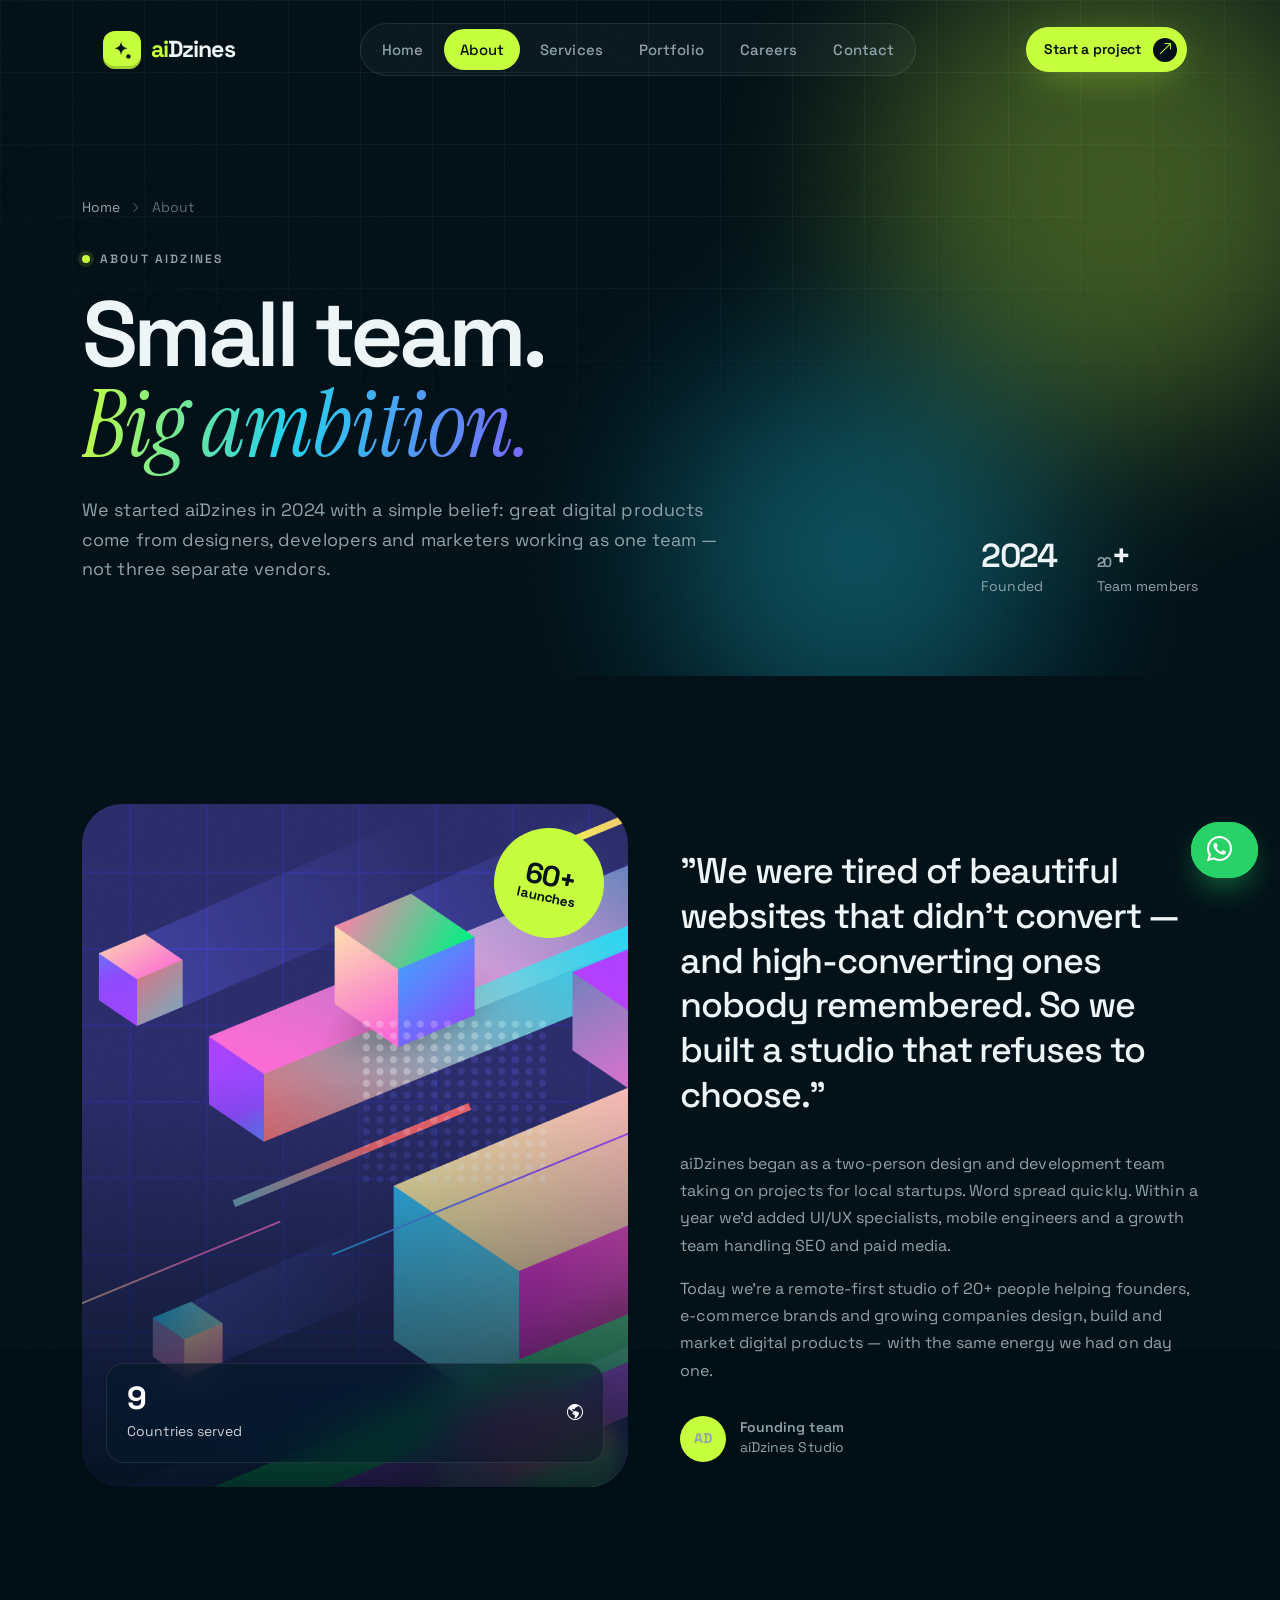
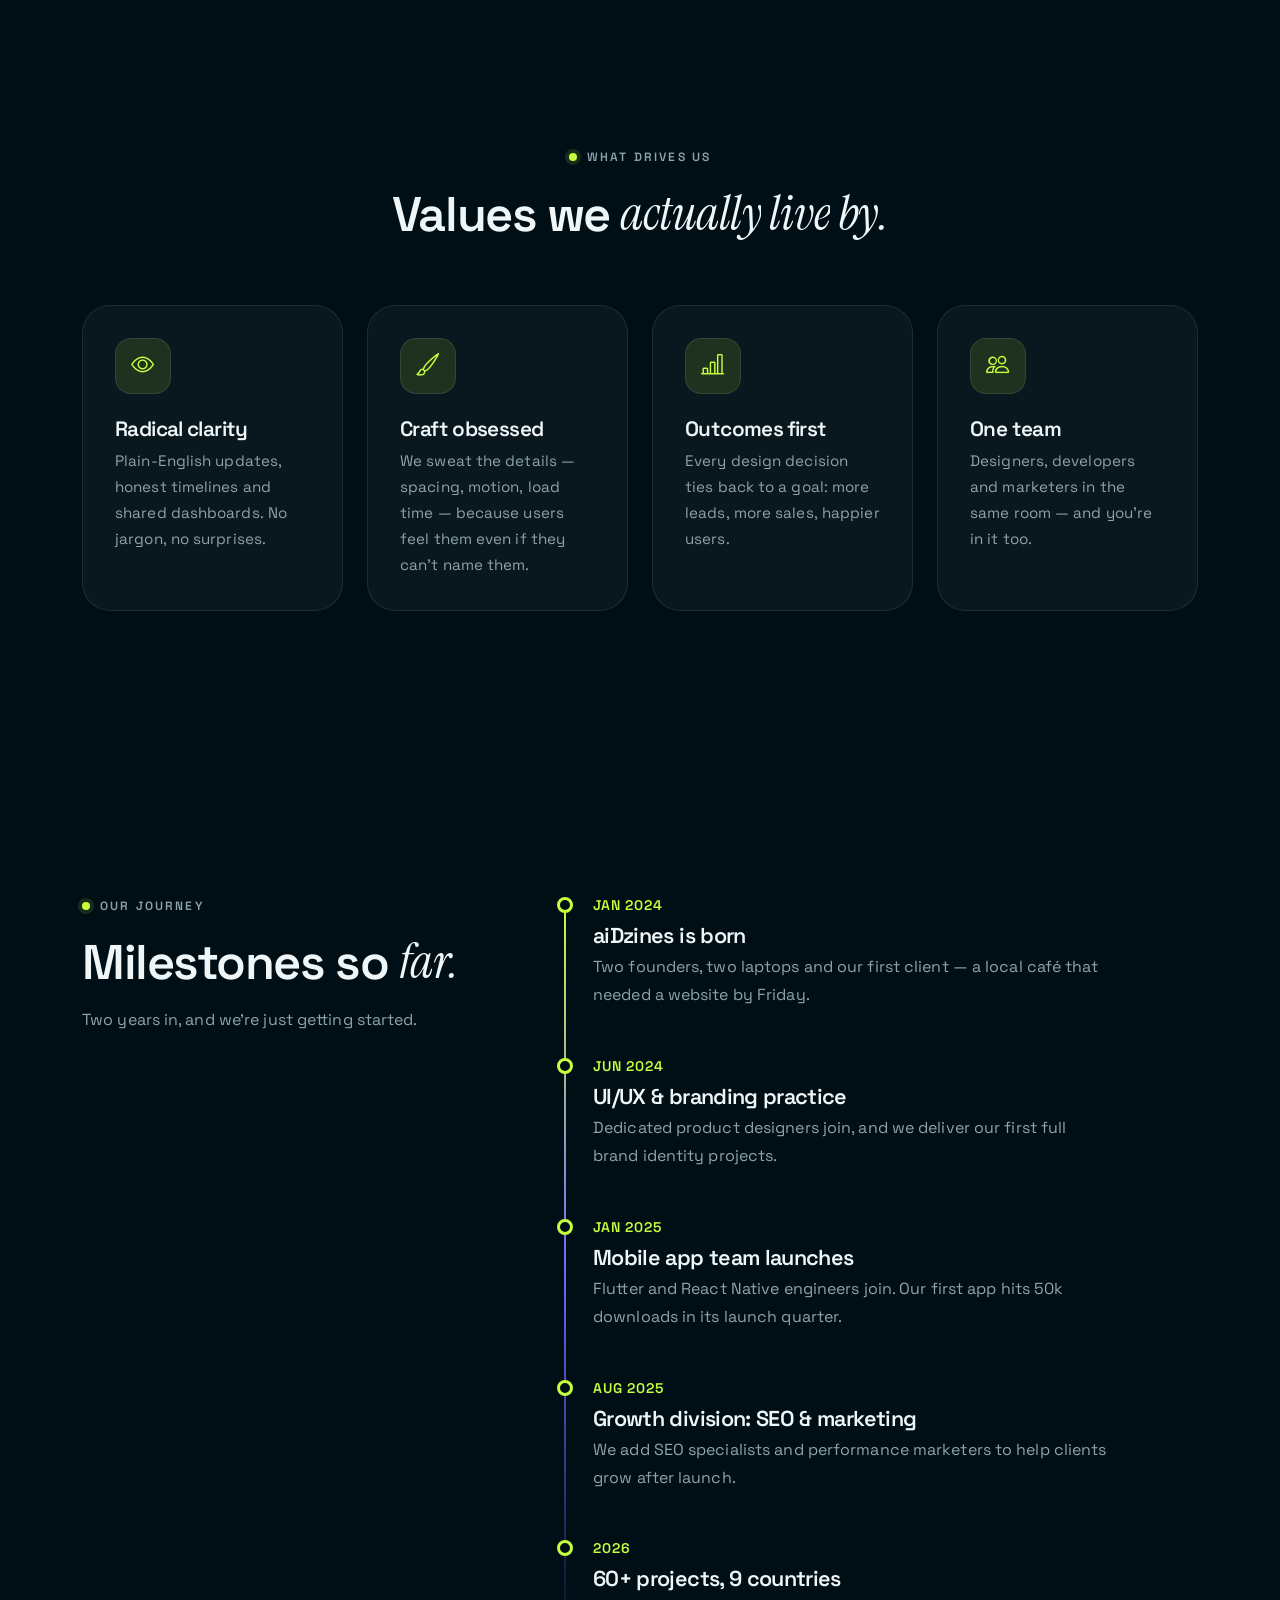
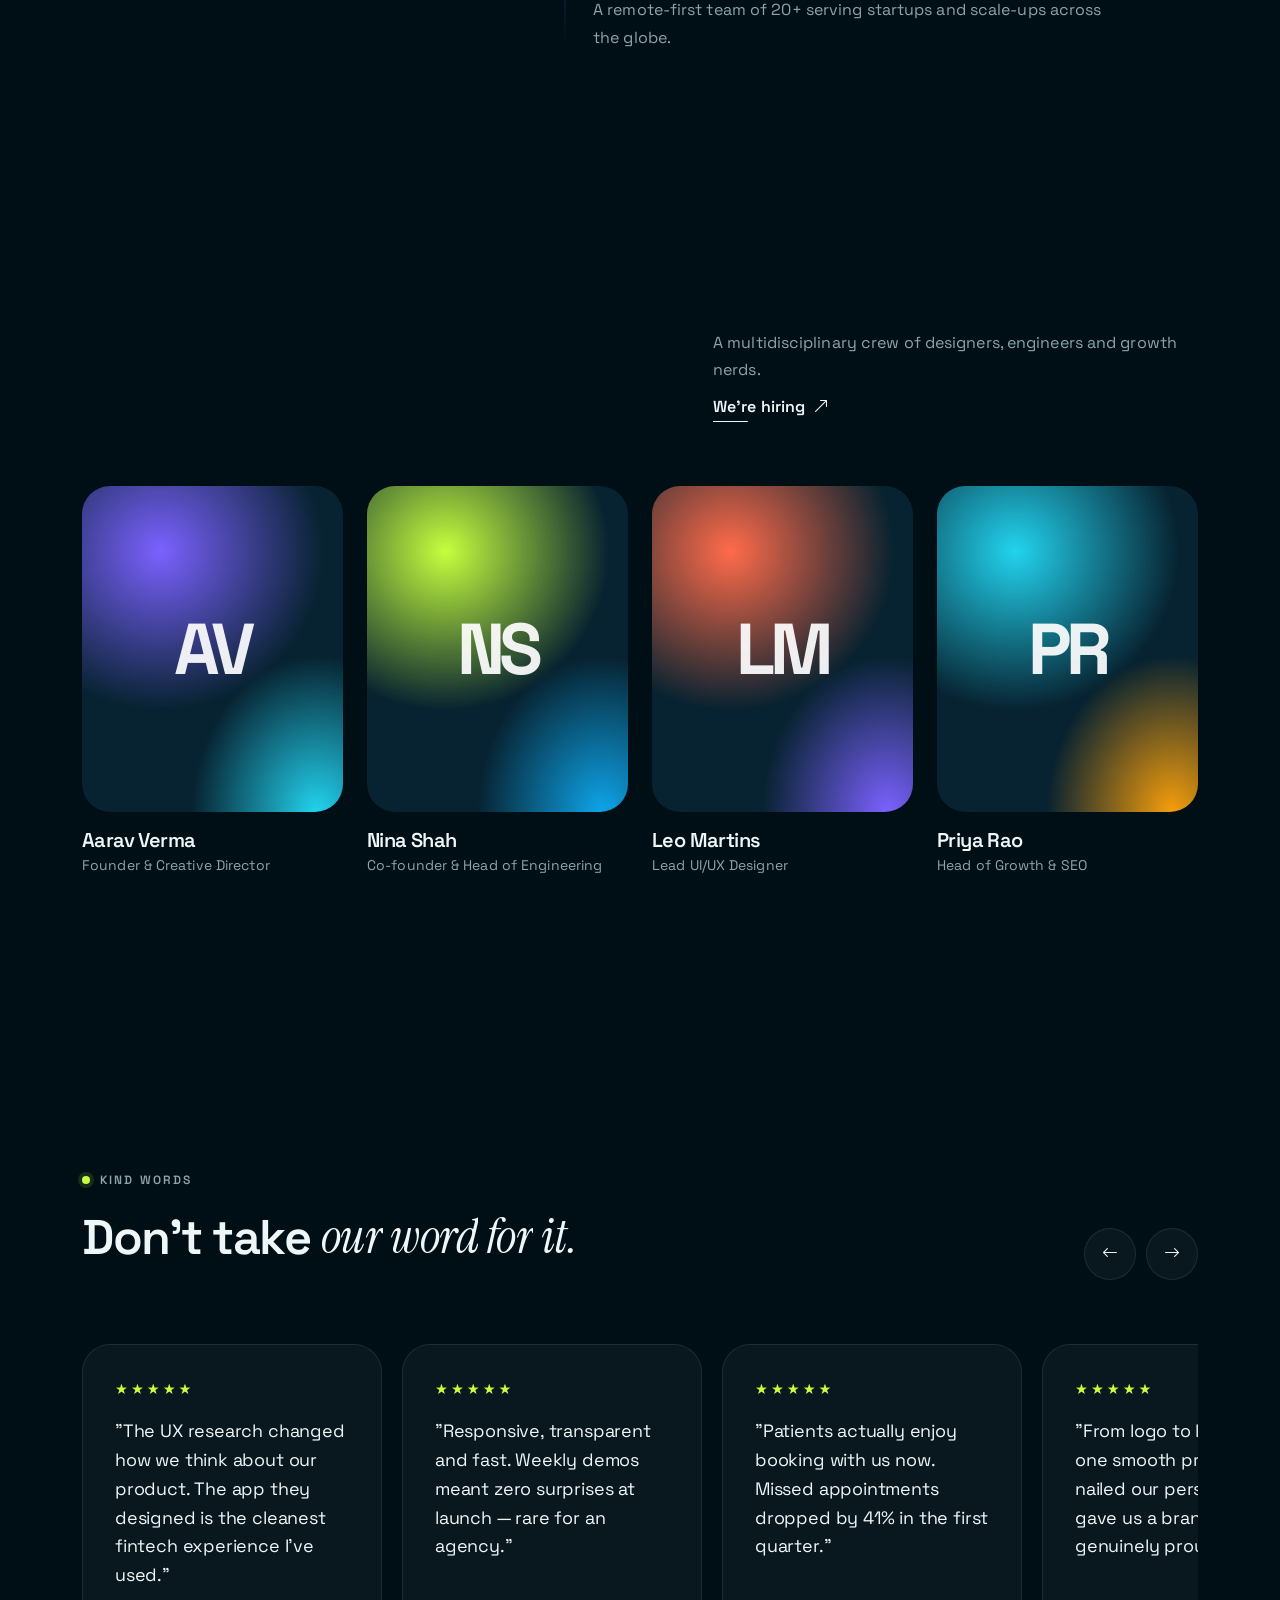
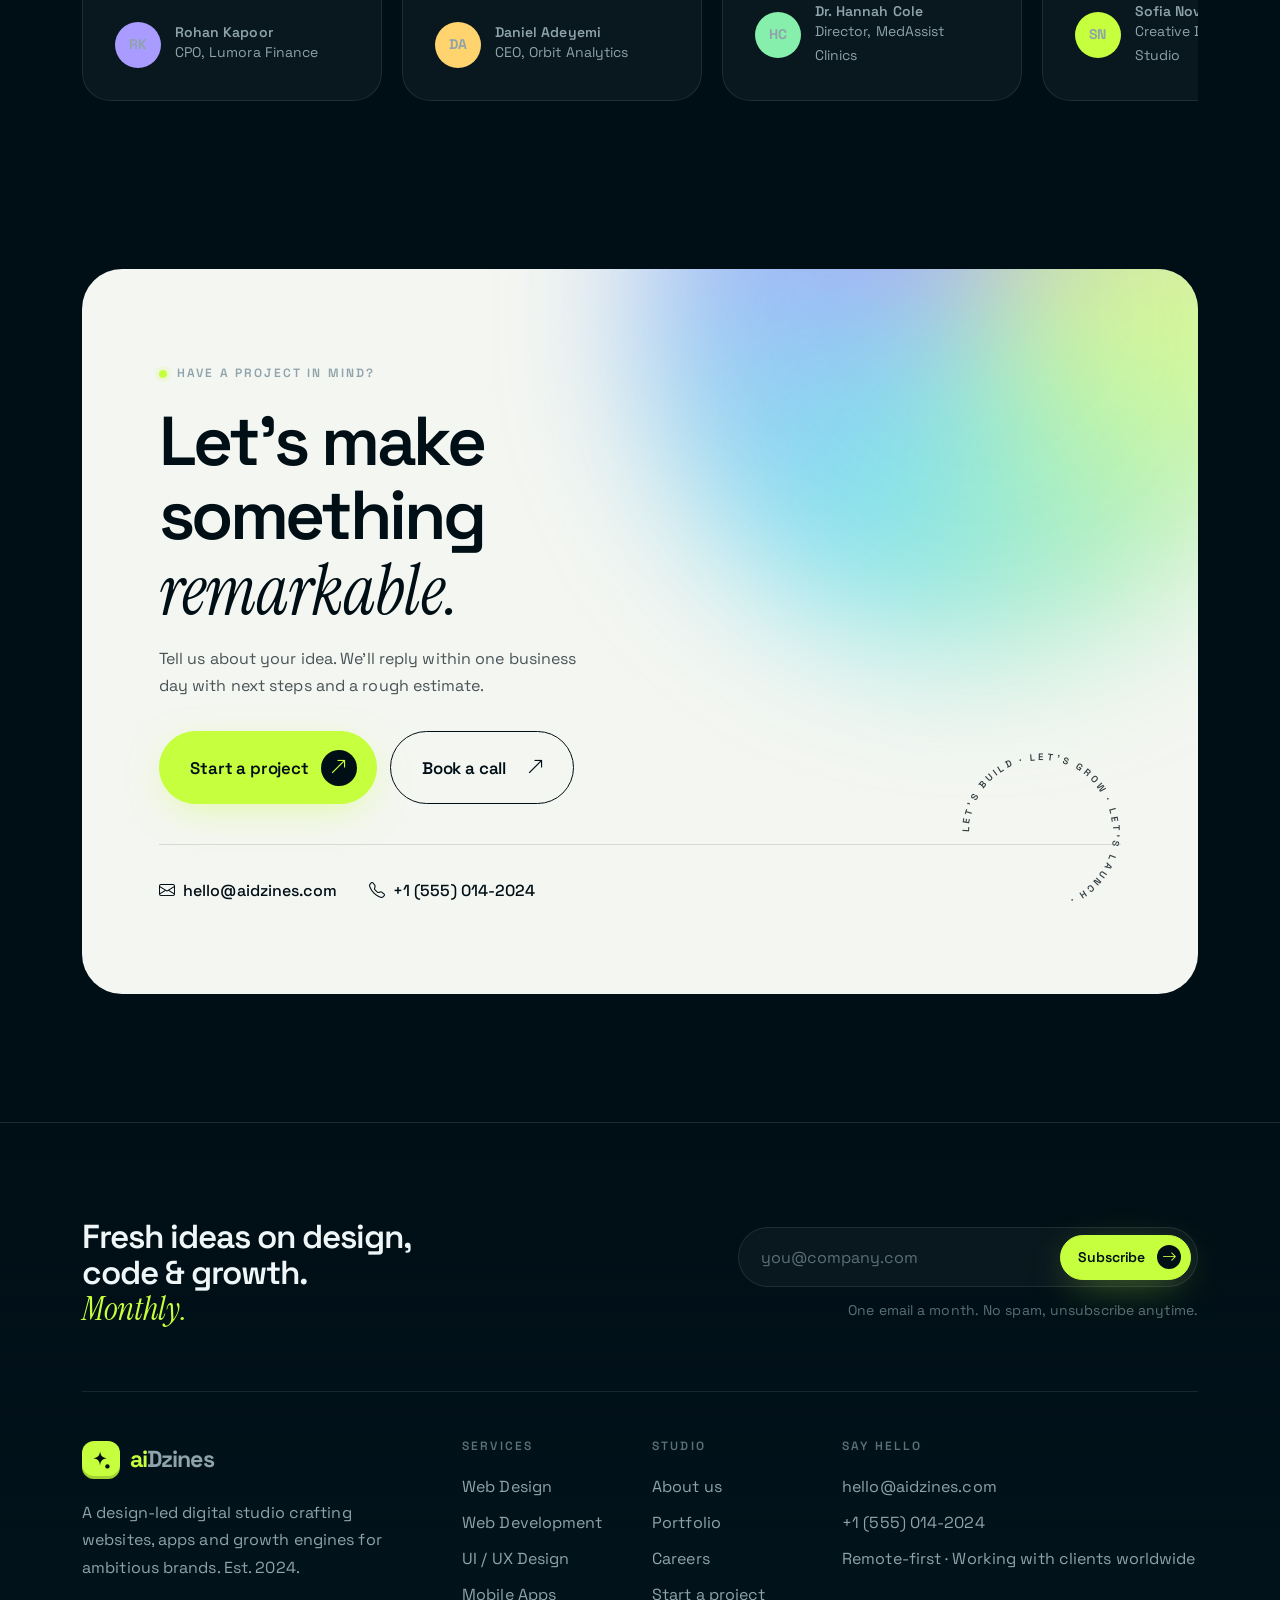
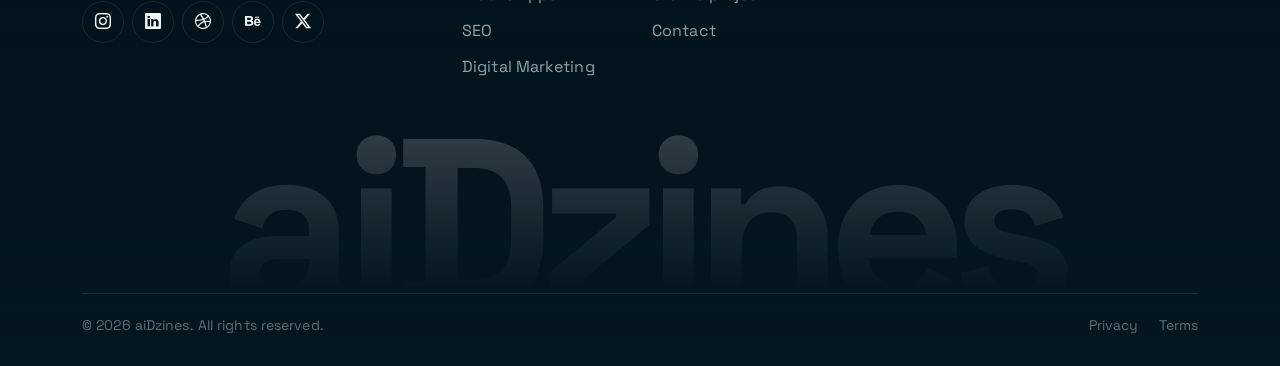
==== about.html @ 219367fc "Initial commit: aiDzines website Co-Authored-By: Claude Opus 5.5 <noreply@anthropic.com>" ====
<!DOCTYPE html>
<html lang="en">

<head>
  <meta charset="utf-8" />
  <meta name="viewport" content="width=device-width, initial-scale=1" />
  <title>About — aiDzines | A Design-Led Digital Studio Since 2024</title>
  <meta name="description" content="Meet aiDzines: a design-led digital studio founded in 2024. Our story, values, team and the milestones that shaped us." />
  <meta name="theme-color" content="#000f16" />
  <meta property="og:title" content="About — aiDzines | A Design-Led Digital Studio Since 2024" />
  <meta property="og:description" content="Meet aiDzines: a design-led digital studio founded in 2024. Our story, values, team and the milestones that shaped us." />
  <meta property="og:type" content="website" />
  <link rel="icon" href="data:image/svg+xml,%3Csvg%20xmlns%3D%22http%3A%2F%2Fwww.w3.org%2F2000%2Fsvg%22%20viewBox%3D%220%200%2032%2032%22%3E%3Crect%20width%3D%2232%22%20height%3D%2232%22%20rx%3D%229%22%20fill%3D%22%23c6ff3d%22%2F%3E%3Cpath%20fill%3D%22%23000f16%22%20d%3D%22M14.5%205c.9%206.6%203.2%208.9%209.8%209.8-6.6.9-8.9%203.2-9.8%209.8-.9-6.6-3.2-8.9-9.8-9.8%206.6-.9%208.9-3.2%209.8-9.8z%22%2F%3E%3Ccircle%20cx%3D%2225%22%20cy%3D%2225%22%20r%3D%222.8%22%20fill%3D%22%23000f16%22%2F%3E%3C%2Fsvg%3E" />
  <script>
    document.documentElement.classList.add("hasJs");
  </script>
  <link rel="preconnect" href="https://fonts.googleapis.com" />
  <link rel="preconnect" href="https://fonts.gstatic.com" crossorigin />
  <link href="https://fonts.googleapis.com/css2?family=Instrument+Serif:ital@0;1&family=Space+Grotesk:wght@300..700&display=swap" rel="stylesheet" />
  <link href="https://cdn.jsdelivr.net/npm/bootstrap@5.3.3/dist/css/bootstrap.min.css" rel="stylesheet"
    integrity="sha384-QWTKZyjpPEjISv5WaRU9OFeRpok6YctnYmDr5pNlyT2bRjXh0JMhjY6hW+ALEwIH" crossorigin="anonymous" />
  <link href="https://cdn.jsdelivr.net/npm/bootstrap-icons@1.11.3/font/bootstrap-icons.min.css" rel="stylesheet" />
  <link rel="stylesheet" href="assets/styles/styles.css" />
</head>

<body>
  <a class="skipLink" href="#main">Skip to content</a>
  <div class="scrollProgress" aria-hidden="true"></div>
  <div class="pageBackdrop" aria-hidden="true"></div>
  <div class="noiseLayer" aria-hidden="true"></div>
  <div class="cursorGlow" aria-hidden="true"></div>

  <header class="siteHeader">
    <nav class="navbar navbar-expand-lg mainNav" aria-label="Main navigation">
      <div class="container">
        <div class="navShell">
          <a class="navbar-brand brandLogo" href="index.html" aria-label="aiDzines home">
            <span class="brandMark"><svg viewBox="0 0 24 24" aria-hidden="true"><path fill="currentColor" d="M11 2.5c.7 5.2 2.5 7 7.7 7.7-5.2.7-7 2.5-7.7 7.7-.7-5.2-2.5-7-7.7-7.7 5.2-.7 7-2.5 7.7-7.7z"/><circle cx="19" cy="19" r="2.4" fill="currentColor"/></svg></span>
            <span class="brandWord"><b>ai</b>Dzines</span>
          </a>
          <div class="navMobileTools">
            <button class="navbar-toggler" type="button" data-bs-toggle="collapse" data-bs-target="#mainNavMenu"
              aria-controls="mainNavMenu" aria-expanded="false" aria-label="Toggle navigation">
              <span class="togglerLine"></span><span class="togglerLine"></span><span class="togglerLine"></span>
            </button>
          </div>
          <div class="collapse navbar-collapse" id="mainNavMenu">
            <ul class="navbar-nav">
              <li class="nav-item"><a class="nav-link" href="index.html">Home</a></li>
              <li class="nav-item"><a class="nav-link active" aria-current="page" href="about.html">About</a></li>
              <li class="nav-item"><a class="nav-link" href="services.html">Services</a></li>
              <li class="nav-item"><a class="nav-link" href="portfolio.html">Portfolio</a></li>
              <li class="nav-item"><a class="nav-link" href="careers.html">Careers</a></li>
              <li class="nav-item"><a class="nav-link" href="contact.html">Contact</a></li>
            </ul>
            <div class="navActions">
              <a href="enquiry.html" class="btn btnPrimary btnSmall"><span class="btnLabel" data-text="Start a project"><span>Start a project</span></span><span class="btnIcon"><i class="bi bi-arrow-up-right"></i></span></a>
            </div>
          </div>
        </div>
      </div>
    </nav>
  </header>

  <main id="main">
    <section class="pageHero">
      <div class="blobField" aria-hidden="true">
        <span class="blob blobLime"></span>
        <span class="blob blobCyan"></span>
      </div>
      <div class="container">
        <nav class="breadcrumbTrail" aria-label="Breadcrumb" data-reveal="fade">
          <a href="index.html">Home</a><i class="bi bi-chevron-right"></i><span>About</span>
        </nav>
        <div class="row">
          <div class="col-lg-8">
            <span class="eyebrow" data-reveal="up">About aiDzines</span>
            <h1 data-split>Small team. <span class="serifItalic gradientText">Big ambition.</span></h1>
            <p class="leadText" data-reveal="up" data-delay="3">We started aiDzines in 2024 with a simple belief: great
              digital products come from designers, developers and marketers working as one team — not three
              separate vendors.</p>
          </div>
          <div class="col-lg-4">
            <div class="pageHeroMeta" data-reveal="up" data-delay="4">
              <div class="metaStat"><strong>2024</strong><span>Founded</span></div>
              <div class="metaStat"><strong><span data-count="20">20</span>+</strong><span>Team members</span></div>
            </div>
          </div>
        </div>
      </div>
    </section>

    <section class="storySection">
      <div class="container">
        <div class="row storyBlock">
          <div class="col-lg-6">
            <div class="aboutVisual" data-reveal="left" data-tilt>
              <div class="aboutSticker"><b>60+</b>launches</div>
              <div class="aboutBadge">
                <div><strong>9</strong><br /><span>Countries served</span></div>
                <i class="bi bi-globe-americas" aria-hidden="true"></i>
              </div>
            </div>
          </div>
          <div class="col-lg-6 storyText">
            <span class="eyebrow" data-reveal="up">Our story</span>
            <p class="storyQuote" data-reveal="up" data-delay="1">"We were tired of beautiful websites that didn't
              convert — and high-converting ones nobody remembered. So we built a studio that refuses to choose."</p>
            <p data-reveal="up" data-delay="2">aiDzines began as a two-person design and development team taking on
              projects for local startups. Word spread quickly. Within a year we'd added UI/UX specialists, mobile
              engineers and a growth team handling SEO and paid media.</p>
            <p data-reveal="up" data-delay="3">Today we're a remote-first studio of 20+ people helping founders,
              e-commerce brands and growing companies design, build and market digital products — with the same
              energy we had on day one.</p>
            <div class="storySign" data-reveal="up" data-delay="4">
              <div class="personChip">
                <span class="avatarBubble" style="--avatarBg:#c6ff3d">AD</span>
                <span><strong>Founding team</strong><span>aiDzines Studio</span></span>
              </div>
            </div>
          </div>
        </div>
      </div>
    </section>

    <section class="valuesSection">
      <div class="container">
        <div class="sectionHead isCentered">
          <span class="eyebrow" data-reveal="up">What drives us</span>
          <h2 data-split>Values we <span class="serifItalic">actually live by.</span></h2>
        </div>
        <div class="row">
          <div class="col-md-6 col-lg-3 valueCol" data-reveal="up">
            <div class="valueCard" data-spotlight>
              <span class="iconTile"><i class="bi bi-eye"></i></span>
              <h4>Radical clarity</h4>
              <p>Plain-English updates, honest timelines and shared dashboards. No jargon, no surprises.</p>
            </div>
          </div>
          <div class="col-md-6 col-lg-3 valueCol" data-reveal="up" data-delay="1">
            <div class="valueCard" data-spotlight>
              <span class="iconTile"><i class="bi bi-brush"></i></span>
              <h4>Craft obsessed</h4>
              <p>We sweat the details — spacing, motion, load time — because users feel them even if they can't name them.</p>
            </div>
          </div>
          <div class="col-md-6 col-lg-3 valueCol" data-reveal="up" data-delay="2">
            <div class="valueCard" data-spotlight>
              <span class="iconTile"><i class="bi bi-bar-chart-line"></i></span>
              <h4>Outcomes first</h4>
              <p>Every design decision ties back to a goal: more leads, more sales, happier users.</p>
            </div>
          </div>
          <div class="col-md-6 col-lg-3 valueCol" data-reveal="up" data-delay="3">
            <div class="valueCard" data-spotlight>
              <span class="iconTile"><i class="bi bi-people"></i></span>
              <h4>One team</h4>
              <p>Designers, developers and marketers in the same room — and you're in it too.</p>
            </div>
          </div>
        </div>
      </div>
    </section>

    <section class="timelineSection">
      <div class="container">
        <div class="row">
          <div class="col-lg-5">
            <div class="faqAside">
              <span class="eyebrow" data-reveal="up">Our journey</span>
              <h2 data-split>Milestones so <span class="serifItalic">far.</span></h2>
              <p data-reveal="up" data-delay="2">Two years in, and we're just getting started.</p>
            </div>
          </div>
          <div class="col-lg-7">
            <div class="timeline">
              <div class="timelineItem" data-reveal="up">
                <span class="timelineDate">JAN 2024</span>
                <h4>aiDzines is born</h4>
                <p>Two founders, two laptops and our first client — a local café that needed a website by Friday.</p>
              </div>
              <div class="timelineItem" data-reveal="up">
                <span class="timelineDate">JUN 2024</span>
                <h4>UI/UX &amp; branding practice</h4>
                <p>Dedicated product designers join, and we deliver our first full brand identity projects.</p>
              </div>
              <div class="timelineItem" data-reveal="up">
                <span class="timelineDate">JAN 2025</span>
                <h4>Mobile app team launches</h4>
                <p>Flutter and React Native engineers join. Our first app hits 50k downloads in its launch quarter.</p>
              </div>
              <div class="timelineItem" data-reveal="up">
                <span class="timelineDate">AUG 2025</span>
                <h4>Growth division: SEO &amp; marketing</h4>
                <p>We add SEO specialists and performance marketers to help clients grow after launch.</p>
              </div>
              <div class="timelineItem" data-reveal="up">
                <span class="timelineDate">2026</span>
                <h4>60+ projects, 9 countries</h4>
                <p>A remote-first team of 20+ serving startups and scale-ups across the globe.</p>
              </div>
            </div>
          </div>
        </div>
      </div>
    </section>

    <section class="teamSection">
      <div class="container">
        <div class="sectionHead isSplit">
          <div>
            <span class="eyebrow" data-reveal="up">The people</span>
            <h2 data-split>Meet the <span class="serifItalic">makers.</span></h2>
          </div>
          <div data-reveal="up" data-delay="2">
            <p>A multidisciplinary crew of designers, engineers and growth nerds.</p>
            <a href="careers.html" class="arrowLink">We're hiring <i class="bi bi-arrow-up-right"></i></a>
          </div>
        </div>
        <div class="row">
          <div class="col-6 col-lg-3" data-reveal="up">
            <div class="teamCard">
              <div class="teamPortrait" style="--c1:#7b61ff;--c2:#22d3ee">
                <span class="teamInitials">AV</span>
                <div class="teamSocial"><a href="#" aria-label="LinkedIn"><i class="bi bi-linkedin"></i></a><a href="#" aria-label="Dribbble"><i class="bi bi-dribbble"></i></a></div>
              </div>
              <h5>Aarav Verma</h5>
              <p>Founder &amp; Creative Director</p>
            </div>
          </div>
          <div class="col-6 col-lg-3" data-reveal="up" data-delay="1">
            <div class="teamCard">
              <div class="teamPortrait" style="--c1:#c6ff3d;--c2:#0ea5e9">
                <span class="teamInitials">NS</span>
                <div class="teamSocial"><a href="#" aria-label="LinkedIn"><i class="bi bi-linkedin"></i></a><a href="#" aria-label="GitHub"><i class="bi bi-github"></i></a></div>
              </div>
              <h5>Nina Shah</h5>
              <p>Co-founder &amp; Head of Engineering</p>
            </div>
          </div>
          <div class="col-6 col-lg-3" data-reveal="up" data-delay="2">
            <div class="teamCard">
              <div class="teamPortrait" style="--c1:#ff6b4a;--c2:#7b61ff">
                <span class="teamInitials">LM</span>
                <div class="teamSocial"><a href="#" aria-label="LinkedIn"><i class="bi bi-linkedin"></i></a><a href="#" aria-label="Behance"><i class="bi bi-behance"></i></a></div>
              </div>
              <h5>Leo Martins</h5>
              <p>Lead UI/UX Designer</p>
            </div>
          </div>
          <div class="col-6 col-lg-3" data-reveal="up" data-delay="3">
            <div class="teamCard">
              <div class="teamPortrait" style="--c1:#22d3ee;--c2:#f59e0b">
                <span class="teamInitials">PR</span>
                <div class="teamSocial"><a href="#" aria-label="LinkedIn"><i class="bi bi-linkedin"></i></a><a href="#" aria-label="X"><i class="bi bi-twitter-x"></i></a></div>
              </div>
              <h5>Priya Rao</h5>
              <p>Head of Growth &amp; SEO</p>
            </div>
          </div>
        </div>
      </div>
    </section>

    <section class="testimonialSection" data-slider>
      <div class="container">
        <div class="sectionHead isSplit">
          <div>
            <span class="eyebrow" data-reveal="up">Kind words</span>
            <h2 data-split>Don't take <span class="serifItalic">our word for it.</span></h2>
          </div>
          <div class="sliderControls" data-reveal="up" data-delay="2">
            <button type="button" data-slide="prev" aria-label="Previous testimonial"><i class="bi bi-arrow-left"></i></button>
            <button type="button" data-slide="next" aria-label="Next testimonial"><i class="bi bi-arrow-right"></i></button>
          </div>
        </div>
        <div class="testimonialTrack" data-reveal="up">
          <figure class="testimonialCard">
            <div>
              <div class="ratingStars" aria-label="5 out of 5 stars">★★★★★</div>
              <blockquote>"The UX research changed how we think about our product. The app they designed is the cleanest fintech experience I've used."</blockquote>
            </div>
            <figcaption class="personChip"><span class="avatarBubble" style="--avatarBg:#a99bff">RK</span><span><strong>Rohan Kapoor</strong><span>CPO, Lumora Finance</span></span></figcaption>
          </figure>
          <figure class="testimonialCard">
            <div>
              <div class="ratingStars" aria-label="5 out of 5 stars">★★★★★</div>
              <blockquote>"Responsive, transparent and fast. Weekly demos meant zero surprises at launch — rare for an agency."</blockquote>
            </div>
            <figcaption class="personChip"><span class="avatarBubble" style="--avatarBg:#ffd36e">DA</span><span><strong>Daniel Adeyemi</strong><span>CEO, Orbit Analytics</span></span></figcaption>
          </figure>
          <figure class="testimonialCard">
            <div>
              <div class="ratingStars" aria-label="5 out of 5 stars">★★★★★</div>
              <blockquote>"Patients actually enjoy booking with us now. Missed appointments dropped by 41% in the first quarter."</blockquote>
            </div>
            <figcaption class="personChip"><span class="avatarBubble" style="--avatarBg:#86efac">HC</span><span><strong>Dr. Hannah Cole</strong><span>Director, MedAssist Clinics</span></span></figcaption>
          </figure>
          <figure class="testimonialCard">
            <div>
              <div class="ratingStars" aria-label="5 out of 5 stars">★★★★★</div>
              <blockquote>"From logo to launch in one smooth process. They nailed our personality and gave us a brand we're genuinely proud of."</blockquote>
            </div>
            <figcaption class="personChip"><span class="avatarBubble" style="--avatarBg:#c6ff3d">SN</span><span><strong>Sofia Novak</strong><span>Creative Director, Kinfolk Studio</span></span></figcaption>
          </figure>
        </div>
      </div>
    </section>


    <section class="ctaBand">
      <div class="container">
        <div class="ctaPanel" data-reveal="scale">
          <div class="ctaOrb" aria-hidden="true"></div>
          <svg class="ctaRing" viewBox="0 0 200 200" aria-hidden="true">
            <defs><path id="ctaCircle" d="M100,100 m-80,0 a80,80 0 1,1 160,0 a80,80 0 1,1 -160,0" /></defs>
            <text><textPath href="#ctaCircle">Let's build · Let's grow · Let's launch · </textPath></text>
          </svg>
          <span class="eyebrow">Have a project in mind?</span>
          <h2>Let's make something <span class="serifItalic">remarkable.</span></h2>
          <p>Tell us about your idea. We'll reply within one business day with next steps and a rough estimate.</p>
          <div class="btnGroupInline">
            <span data-magnetic><a href="enquiry.html" class="btn btnPrimary btnLarge"><span class="btnLabel" data-text="Start a project"><span>Start a project</span></span><span class="btnIcon"><i class="bi bi-arrow-up-right"></i></span></a></span>
            <a href="contact.html" class="btn btnGhost btnLarge"><span class="btnLabel" data-text="Book a call"><span>Book a call</span></span><span class="btnIcon"><i class="bi bi-arrow-up-right"></i></span></a>
          </div>
          <div class="ctaContacts">
            <a href="mailto:hello@aidzines.com"><i class="bi bi-envelope"></i> hello@aidzines.com</a>
            <a href="tel:+15550142024"><i class="bi bi-telephone"></i> +1 (555) 014-2024</a>
          </div>
        </div>
      </div>
    </section>


  </main>

  <footer class="siteFooter">
    <div class="container">
      <div class="footerTop">
        <div class="row">
          <div class="col-lg-6">
            <h3>Fresh ideas on design, code &amp; growth. <span class="serifItalic accentText">Monthly.</span></h3>
          </div>
          <div class="col-lg-6">
            <form class="footerNewsletter" novalidate>
              <label for="newsletterEmail" class="srOnly">Email address</label>
              <input id="newsletterEmail" type="email" placeholder="you@company.com" autocomplete="email" />
              <button type="submit" class="btn btnPrimary btnSmall"><span class="btnLabel" data-text="Subscribe"><span>Subscribe</span></span><span class="btnIcon"><i class="bi bi-arrow-right"></i></span></button>
            </form>
            <p class="footerNote">One email a month. No spam, unsubscribe anytime.</p>
          </div>
        </div>
      </div>

      <div class="footerLinks">
        <div class="row">
          <div class="col-lg-4 col-md-6 footerAbout">
            <a class="brandLogo" href="index.html" aria-label="aiDzines home">
              <span class="brandMark"><svg viewBox="0 0 24 24" aria-hidden="true"><path fill="currentColor" d="M11 2.5c.7 5.2 2.5 7 7.7 7.7-5.2.7-7 2.5-7.7 7.7-.7-5.2-2.5-7-7.7-7.7 5.2-.7 7-2.5 7.7-7.7z"/><circle cx="19" cy="19" r="2.4" fill="currentColor"/></svg></span>
              <span class="brandWord"><b>ai</b>Dzines</span>
            </a>
            <p>A design-led digital studio crafting websites, apps and growth engines for ambitious brands. Est. 2024.</p>
            <div class="socialList">
              <a href="#" aria-label="Instagram"><i class="bi bi-instagram"></i></a>
              <a href="#" aria-label="LinkedIn"><i class="bi bi-linkedin"></i></a>
              <a href="#" aria-label="Dribbble"><i class="bi bi-dribbble"></i></a>
              <a href="#" aria-label="Behance"><i class="bi bi-behance"></i></a>
              <a href="#" aria-label="X (Twitter)"><i class="bi bi-twitter-x"></i></a>
            </div>
          </div>
          <div class="col-lg-2 col-md-6 col-6">
            <h6>Services</h6>
            <ul>
              <li><a href="services.html#webDesign">Web Design</a></li>
              <li><a href="services.html#webDevelopment">Web Development</a></li>
              <li><a href="services.html#uiUx">UI / UX Design</a></li>
              <li><a href="services.html#mobileApps">Mobile Apps</a></li>
              <li><a href="services.html#seo">SEO</a></li>
              <li><a href="services.html#digitalMarketing">Digital Marketing</a></li>
            </ul>
          </div>
          <div class="col-lg-2 col-md-6 col-6">
            <h6>Studio</h6>
            <ul>
              <li><a href="about.html">About us</a></li>
              <li><a href="portfolio.html">Portfolio</a></li>
              <li><a href="careers.html">Careers</a></li>
              <li><a href="enquiry.html">Start a project</a></li>
              <li><a href="contact.html">Contact</a></li>
            </ul>
          </div>
          <div class="col-lg-4 col-md-6">
            <h6>Say hello</h6>
            <ul>
              <li><a href="mailto:hello@aidzines.com">hello@aidzines.com</a></li>
              <li><a href="tel:+15550142024">+1 (555) 014-2024</a></li>
              <li><span class="footerPlain">Remote-first · Working with clients worldwide</span></li>
            </ul>
          </div>
        </div>
      </div>
    </div>

    <div class="footerWordmark" aria-hidden="true">aiDzines</div>

    <div class="container">
      <div class="footerBottom">
        <p>&copy; <span data-year>2026</span> aiDzines. All rights reserved.</p>
        <div class="footerLegal">
          <a href="#">Privacy</a>
          <a href="#">Terms</a>
        </div>
      </div>
    </div>
  </footer>

  <a class="whatsappFab" href="https://wa.me/15550142024?text=Hi%20aiDzines%2C%20I%27d%20like%20to%20discuss%20a%20project." target="_blank" rel="noopener" aria-label="Chat with us on WhatsApp">
    <i class="bi bi-whatsapp"></i><span class="fabLabel">Chat with us</span>
  </a>
  <button class="backToTop" type="button" aria-label="Back to top"><i class="bi bi-arrow-up"></i></button>

  <script src="https://cdn.jsdelivr.net/npm/bootstrap@5.3.3/dist/js/bootstrap.bundle.min.js"
    integrity="sha384-YvpcrYf0tY3lHB60NNkmXc5s9fDVZLESaAA55NDzOxhy9GkcIdslK1eN7N6jIeHz"
    crossorigin="anonymous"></script>
  <script src="assets/js/main.js"></script>
</body>

</html>
---- assets/styles/styles.css ----
@charset "UTF-8";
:root {
  color-scheme: dark;
  --bg: #000f16;
  --bgSoft: #04161f;
  --bgRaised: #072230;
  --surface: rgba(255, 255, 255, 0.035);
  --surfaceHover: rgba(255, 255, 255, 0.06);
  --surfaceSolid: #061b25;
  --glass: rgba(6, 27, 37, 0.55);
  --headerBg: rgba(3, 20, 28, 0.92);
  --border: rgba(255, 255, 255, 0.09);
  --borderStrong: rgba(255, 255, 255, 0.18);
  --text: #eef6f8;
  --textMuted: #8ea3ab;
  --textFaint: #5b6f77;
  --accent: #c6ff3d;
  --accentInk: #000f16;
  --accentText: #c6ff3d;
  --accentSoft: rgba(198, 255, 61, 0.12);
  --secondary: #7b61ff;
  --secondarySoft: rgba(123, 97, 255, 0.16);
  --tertiary: #22d3ee;
  --gradientText: linear-gradient(100deg, #c6ff3d 0%, #22d3ee 45%, #7b61ff 100%);
  --gradientBorder: linear-gradient(140deg, rgba(198, 255, 61, 0.6), rgba(123, 97, 255, 0.15) 40%, rgba(34, 211, 238, 0.5));
  --gridLine: rgba(255, 255, 255, 0.045);
  --blobOpacity: 0.55;
  --shadow: 0 30px 80px -30px rgba(0, 0, 0, 0.7);
  --shadowSoft: 0 12px 40px -18px rgba(0, 0, 0, 0.6);
  --heroImageOpacity: 0.08;
  --invertBg: #f4f6f1;
  --invertText: #000f16;
}

*,
*::before,
*::after {
  box-sizing: border-box;
}

html {
  scroll-behavior: smooth;
  scroll-padding-top: 100px;
  -webkit-text-size-adjust: 100%;
}

body {
  margin: 0;
  font-family: "Space Grotesk", system-ui, -apple-system, "Segoe UI", sans-serif;
  font-size: 1rem;
  font-weight: 400;
  line-height: 1.7;
  letter-spacing: 0.1px;
  color: var(--text);
  background-color: var(--bg);
  position: relative;
  overflow-x: hidden;
  -webkit-font-smoothing: antialiased;
  -moz-osx-font-smoothing: grayscale;
  text-rendering: optimizeLegibility;
}

::selection {
  background: var(--accent);
  color: var(--accentInk);
}

img,
svg {
  max-width: 100%;
  display: block;
}

a {
  color: inherit;
  text-decoration: none;
  transition: color 0.25s ease;
}
a:hover {
  color: var(--accentText);
}

:focus-visible {
  outline: 2px solid var(--accentText);
  outline-offset: 3px;
}

ul {
  padding: 0;
  margin: 0;
  list-style: none;
}

section {
  position: relative;
  padding: clamp(4.5rem, 10vw, 8.5rem) 0;
}

main {
  position: relative;
  z-index: 1;
}

@media (min-width: 1400px) {
  .container {
    max-width: 1280px;
  }
}

.skipLink {
  position: fixed;
  top: -60px;
  left: 16px;
  z-index: 2000;
  padding: 10px 18px;
  border-radius: 999px;
  background: var(--accent);
  color: var(--accentInk);
  font-weight: 600;
  transition: top 0.25s ease;
}
.skipLink:focus {
  top: 16px;
  color: var(--accentInk);
}

.pageBackdrop {
  position: fixed;
  inset: 0;
  z-index: 0;
  pointer-events: none;
  background-image: linear-gradient(var(--gridLine) 1px, transparent 1px), linear-gradient(90deg, var(--gridLine) 1px, transparent 1px);
  background-size: 72px 72px;
  mask-image: radial-gradient(ellipse 80% 60% at 50% 0%, #000 40%, transparent 100%);
  -webkit-mask-image: radial-gradient(ellipse 80% 60% at 50% 0%, #000 40%, transparent 100%);
}

.noiseLayer {
  position: fixed;
  inset: -50%;
  z-index: 999;
  pointer-events: none;
  opacity: 0.035;
  background-image: url("data:image/svg+xml,%3Csvg xmlns='http://www.w3.org/2000/svg' width='160' height='160'%3E%3Cfilter id='n'%3E%3CfeTurbulence type='fractalNoise' baseFrequency='0.9' numOctaves='3' stitchTiles='stitch'/%3E%3C/filter%3E%3Crect width='100%25' height='100%25' filter='url(%23n)'/%3E%3C/svg%3E");
}

.scrollProgress {
  position: fixed;
  top: 0;
  left: 0;
  height: 3px;
  width: 100%;
  z-index: 1100;
  transform-origin: left;
  transform: scaleX(var(--progress, 0));
  background: var(--gradientText);
}

.cursorGlow {
  position: fixed;
  top: 0;
  left: 0;
  width: 420px;
  height: 420px;
  margin: -210px 0 0 -210px;
  border-radius: 50%;
  pointer-events: none;
  z-index: 0;
  background: radial-gradient(circle, var(--accentSoft) 0%, transparent 65%);
  opacity: 0;
  transition: opacity 0.4s ease;
  will-change: transform;
}
.cursorGlow.isActive {
  opacity: 1;
}
@media (hover: none) {
  .cursorGlow {
    display: none;
  }
}

.backToTop {
  position: fixed;
  right: 22px;
  bottom: 92px;
  z-index: 900;
  width: 52px;
  height: 52px;
  border-radius: 50%;
  border: 1px solid var(--border);
  background: var(--glass);
  border: 1px solid var(--border);
  backdrop-filter: blur(18px) saturate(140%);
  -webkit-backdrop-filter: blur(18px) saturate(140%);
  display: flex;
  align-items: center;
  justify-content: center;
  color: var(--text);
  font-size: 1.2rem;
  opacity: 0;
  transform: translateY(20px) scale(0.9);
  pointer-events: none;
  transition: opacity 0.45s cubic-bezier(0.16, 1, 0.3, 1), transform 0.45s cubic-bezier(0.16, 1, 0.3, 1), background 0.25s ease;
}
.backToTop.isVisible {
  opacity: 1;
  transform: none;
  pointer-events: auto;
}
.backToTop:hover {
  background: var(--accent);
  color: var(--accentInk);
}

.srOnly {
  position: absolute !important;
  width: 1px !important;
  height: 1px !important;
  padding: 0 !important;
  margin: -1px !important;
  overflow: hidden !important;
  clip: rect(0, 0, 0, 0) !important;
  white-space: nowrap !important;
  border: 0 !important;
}

.whatsappFab {
  position: fixed;
  right: 22px;
  bottom: 22px;
  z-index: 900;
  height: 56px;
  min-width: 56px;
  padding: 0 16px;
  border-radius: 999px;
  display: flex;
  align-items: center;
  justify-content: center;
  gap: 10px;
  background: #25d366;
  color: #fff;
  font-weight: 600;
  font-size: 0.875rem;
  box-shadow: 0 14px 34px -10px rgba(37, 211, 102, 0.65);
  transition: transform 0.45s cubic-bezier(0.16, 1, 0.3, 1), box-shadow 0.45s ease;
}
.whatsappFab .bi {
  font-size: 1.55rem;
  line-height: 1;
}
.whatsappFab::before {
  content: "";
  position: absolute;
  inset: 0;
  border-radius: inherit;
  border: 2px solid #25d366;
  animation: fabPulse 2.4s ease-out infinite;
  pointer-events: none;
}
.whatsappFab .fabLabel {
  max-width: 0;
  overflow: hidden;
  white-space: nowrap;
  transition: max-width 0.45s cubic-bezier(0.16, 1, 0.3, 1);
}
.whatsappFab:hover {
  color: #fff;
  transform: translateY(-3px);
  box-shadow: 0 18px 40px -10px rgba(37, 211, 102, 0.8);
}
.whatsappFab:hover .fabLabel {
  max-width: 140px;
}
.whatsappFab:focus-visible {
  outline: 2px solid #fff;
  outline-offset: 3px;
}

@keyframes fabPulse {
  0% {
    transform: scale(1);
    opacity: 0.7;
  }
  100% {
    transform: scale(1.35);
    opacity: 0;
  }
}
h1,
h2,
h3,
h4,
h5,
h6 {
  font-family: "Space Grotesk", system-ui, -apple-system, "Segoe UI", sans-serif;
  font-weight: 600;
  line-height: 1.08;
  letter-spacing: -0.03em;
  color: var(--text);
  margin: 0 0 1rem;
}

h1 {
  font-size: clamp(2.25rem, 5.4vw, 4.75rem);
}

h2 {
  font-size: clamp(1.875rem, 3.8vw, 3.25rem);
}

h3 {
  font-size: clamp(1.5rem, 2.6vw, 2.25rem);
}

h4 {
  font-size: 1.5rem;
}

h5 {
  font-size: 1.25rem;
}

h6 {
  font-size: 1.05rem;
}

p {
  margin: 0 0 1rem;
  color: var(--textMuted);
}

.serifItalic {
  font-family: "Instrument Serif", Georgia, serif;
  font-style: italic;
  font-weight: 400;
  letter-spacing: -0.01em;
}

.gradientText {
  -webkit-box-decoration-break: clone;
  box-decoration-break: clone;
  padding-right: 0.06em;
  background: var(--gradientText);
  -webkit-background-clip: text;
  background-clip: text;
  color: transparent;
}

.accentText {
  color: var(--accentText);
}

.leadText {
  font-size: clamp(1.05rem, 1.4vw, 1.25rem);
  line-height: 1.65;
  color: var(--textMuted);
  max-width: 60ch;
}

.eyebrow {
  display: flex;
  align-items: center;
  justify-content: flex-start;
  gap: 10px;
  display: inline-flex;
  font-size: 0.75rem;
  font-weight: 600;
  letter-spacing: 0.18em;
  text-transform: uppercase;
  color: var(--textMuted);
  margin-bottom: 1.25rem;
}
.eyebrow::before {
  content: "";
  width: 8px;
  height: 8px;
  border-radius: 50%;
  background: var(--accent);
  box-shadow: 0 0 0 4px var(--accentSoft);
  animation: pulseDot 2.4s ease-in-out infinite;
}

.sectionHead {
  margin-bottom: clamp(2.5rem, 5vw, 4rem);
}
.sectionHead h2 {
  max-width: 18ch;
}
.sectionHead p {
  max-width: 52ch;
}
.sectionHead.isCentered {
  text-align: center;
}
.sectionHead.isCentered h2,
.sectionHead.isCentered p {
  margin-inline: auto;
}
.sectionHead.isCentered .eyebrow {
  justify-content: center;
}
@media (min-width: 992px) {
  .sectionHead.isSplit {
    display: grid;
    grid-template-columns: 1.2fr 1fr;
    align-items: end;
    gap: 3rem;
  }
  .sectionHead.isSplit p {
    margin-bottom: 0.6rem;
  }
}

@keyframes pulseDot {
  0%, 100% {
    box-shadow: 0 0 0 0 var(--accentSoft);
  }
  50% {
    box-shadow: 0 0 0 7px var(--accentSoft);
  }
}
@keyframes blobFloat {
  0% {
    transform: translate(0, 0) scale(1) rotate(0deg);
  }
  33% {
    transform: translate(6%, -8%) scale(1.08) rotate(30deg);
  }
  66% {
    transform: translate(-7%, 5%) scale(0.94) rotate(-20deg);
  }
  100% {
    transform: translate(0, 0) scale(1) rotate(0deg);
  }
}
@keyframes floatY {
  0%, 100% {
    transform: translateY(0);
  }
  50% {
    transform: translateY(-14px);
  }
}
@keyframes spinSlow {
  to {
    transform: rotate(360deg);
  }
}
@keyframes marqueeX {
  from {
    transform: translateX(0);
  }
  to {
    transform: translateX(-50%);
  }
}
@keyframes wordIn {
  from {
    transform: translateY(110%) rotate(4deg);
    opacity: 0;
  }
  to {
    transform: translateY(0) rotate(0);
    opacity: 1;
  }
}
@keyframes wordOut {
  from {
    transform: translateY(0);
    opacity: 1;
  }
  to {
    transform: translateY(-110%) rotate(-4deg);
    opacity: 0;
  }
}
@keyframes barGrow {
  from {
    transform: scaleY(0.15);
  }
  to {
    transform: scaleY(1);
  }
}
@keyframes shimmer {
  from {
    background-position: -200% 0;
  }
  to {
    background-position: 200% 0;
  }
}
@keyframes drawLine {
  from {
    stroke-dashoffset: 600;
  }
  to {
    stroke-dashoffset: 0;
  }
}
@keyframes popIn {
  0% {
    transform: scale(0.6);
    opacity: 0;
  }
  70% {
    transform: scale(1.08);
    opacity: 1;
  }
  100% {
    transform: scale(1);
  }
}
.hasJs [data-reveal] {
  opacity: 0;
  transition: opacity 0.9s cubic-bezier(0.16, 1, 0.3, 1), transform 0.9s cubic-bezier(0.16, 1, 0.3, 1), filter 0.9s cubic-bezier(0.16, 1, 0.3, 1);
  transition-delay: calc(var(--revealDelay, 0) * 90ms);
  will-change: opacity, transform;
}
.hasJs [data-reveal][data-reveal=up] {
  transform: translateY(48px);
}
.hasJs [data-reveal][data-reveal=down] {
  transform: translateY(-40px);
}
.hasJs [data-reveal][data-reveal=left] {
  transform: translateX(-56px);
}
.hasJs [data-reveal][data-reveal=right] {
  transform: translateX(56px);
}
.hasJs [data-reveal][data-reveal=scale] {
  transform: scale(0.92);
}
.hasJs [data-reveal][data-reveal=blur] {
  filter: blur(14px);
  transform: translateY(20px);
}
.hasJs [data-reveal].isRevealed {
  opacity: 1;
  transform: none;
  filter: none;
}

.splitWord {
  display: inline-block;
  overflow: hidden;
  vertical-align: top;
  padding-bottom: 0.08em;
  margin-bottom: -0.08em;
}
.splitWord > span {
  display: inline-block;
  transform: translateY(105%);
  transition: transform 1s cubic-bezier(0.16, 1, 0.3, 1);
  transition-delay: calc(var(--wordIndex, 0) * 60ms + 120ms);
}

.isRevealed .splitWord > span,
.splitWord.isRevealed > span {
  transform: none;
}

@media (prefers-reduced-motion: reduce) {
  *,
  *::before,
  *::after {
    animation-duration: 0.01ms !important;
    animation-iteration-count: 1 !important;
    transition-duration: 0.01ms !important;
    scroll-behavior: auto !important;
  }
  .hasJs [data-reveal] {
    opacity: 1;
    transform: none;
    filter: none;
  }
  .splitWord > span {
    transform: none;
  }
}
.btn {
  --bs-btn-padding-x: 1.4rem;
  --bs-btn-padding-y: 0.85rem;
  --bs-btn-font-size: 0.95rem;
  --bs-btn-font-weight: 600;
  --bs-btn-border-radius: 999px;
  --bs-btn-focus-box-shadow: none;
  position: relative;
  display: inline-flex;
  align-items: center;
  gap: 0.75rem;
  font-family: "Space Grotesk", system-ui, -apple-system, "Segoe UI", sans-serif;
  letter-spacing: -0.01em;
  overflow: hidden;
  isolation: isolate;
  transition: transform 0.45s cubic-bezier(0.16, 1, 0.3, 1), background-color 0.25s ease, color 0.25s ease, border-color 0.25s ease, box-shadow 0.45s ease;
}
.btn:focus-visible {
  outline: 2px solid var(--accentText);
  outline-offset: 3px;
}
.btn .bi {
  font-size: 1.05em;
  line-height: 1;
}

.btnLabel {
  position: relative;
  display: inline-block;
  overflow: hidden;
  line-height: 1.2;
}
.btnLabel > span {
  display: block;
  transition: transform 0.45s cubic-bezier(0.16, 1, 0.3, 1);
}
.btnLabel::after {
  content: attr(data-text);
  position: absolute;
  left: 0;
  top: 100%;
  width: 100%;
  transition: transform 0.45s cubic-bezier(0.16, 1, 0.3, 1);
}

.btnIcon {
  display: flex;
  align-items: center;
  justify-content: center;
  width: 30px;
  height: 30px;
  margin-right: -0.7rem;
  border-radius: 50%;
  flex-shrink: 0;
  transition: transform 0.45s cubic-bezier(0.16, 1, 0.3, 1), background 0.25s ease;
}

@media (hover: hover) and (pointer: fine) {
  .btn:hover .btnLabel > span,
  .btn:hover .btnLabel::after {
    transform: translateY(-100%);
  }
  .btn:hover .btnIcon {
    transform: rotate(45deg);
  }
}
.btnPrimary {
  --bs-btn-color: var(--accentInk);
  --bs-btn-bg: var(--accent);
  --bs-btn-border-color: var(--accent);
  --bs-btn-hover-color: var(--accentInk);
  --bs-btn-hover-bg: var(--accent);
  --bs-btn-hover-border-color: var(--accent);
  --bs-btn-active-color: var(--accentInk);
  --bs-btn-active-bg: var(--accent);
  --bs-btn-active-border-color: var(--accent);
  box-shadow: 0 10px 40px -12px rgba(198, 255, 61, 0.55);
}
.btnPrimary .btnIcon {
  background: var(--accentInk);
  color: var(--accent);
}
.btnPrimary:hover {
  box-shadow: 0 16px 50px -12px rgba(198, 255, 61, 0.75);
}

.btnDark {
  --bs-btn-color: var(--bg);
  --bs-btn-bg: var(--text);
  --bs-btn-border-color: var(--text);
  --bs-btn-hover-color: var(--bg);
  --bs-btn-hover-bg: var(--text);
  --bs-btn-hover-border-color: var(--text);
  --bs-btn-active-color: var(--bg);
  --bs-btn-active-bg: var(--text);
}
.btnDark .btnIcon {
  background: var(--accent);
  color: var(--accentInk);
}

.btnGhost {
  --bs-btn-color: var(--text);
  --bs-btn-bg: transparent;
  --bs-btn-border-color: var(--borderStrong);
  --bs-btn-hover-color: var(--text);
  --bs-btn-hover-bg: var(--surfaceHover);
  --bs-btn-hover-border-color: var(--text);
  --bs-btn-active-color: var(--text);
  --bs-btn-active-bg: var(--surfaceHover);
  --bs-btn-active-border-color: var(--text);
}
.btnGhost .btnIcon {
  background: var(--surfaceHover);
  border: 1px solid var(--border);
}

.btnSmall {
  --bs-btn-padding-x: 1.1rem;
  --bs-btn-padding-y: 0.6rem;
  --bs-btn-font-size: 0.875rem;
}
.btnSmall .btnIcon {
  width: 24px;
  height: 24px;
  margin-right: -0.55rem;
}

.btnLarge {
  --bs-btn-padding-x: 1.9rem;
  --bs-btn-padding-y: 1.1rem;
  --bs-btn-font-size: 1.05rem;
}
.btnLarge .btnIcon {
  width: 36px;
  height: 36px;
}

.arrowLink {
  display: flex;
  align-items: center;
  justify-content: flex-start;
  gap: 0.5rem;
  display: inline-flex;
  font-weight: 600;
  color: var(--text);
  position: relative;
  padding-bottom: 2px;
}
.arrowLink::after {
  content: "";
  position: absolute;
  left: 0;
  bottom: 0;
  width: 100%;
  height: 1px;
  background: currentColor;
  transform: scaleX(0.3);
  transform-origin: left;
  transition: transform 0.45s cubic-bezier(0.16, 1, 0.3, 1);
}
.arrowLink .bi {
  transition: transform 0.45s cubic-bezier(0.16, 1, 0.3, 1);
}
.arrowLink:hover {
  color: var(--accentText);
}
.arrowLink:hover::after {
  transform: scaleX(1);
}
.arrowLink:hover .bi {
  transform: translate(3px, -3px);
}

.btnGroupInline {
  display: flex;
  align-items: center;
  justify-content: flex-start;
  gap: 0.85rem;
  flex-wrap: wrap;
}

[data-magnetic] {
  transform: translate(var(--mx, 0), var(--my, 0));
}

.siteHeader {
  position: fixed;
  top: 0;
  left: 0;
  right: 0;
  z-index: 1050;
  padding: 12px 0;
  transform: translateZ(0);
  backface-visibility: hidden;
}
.siteHeader.isScrolled .mainNav .navShell {
  background: var(--headerBg);
  border-color: var(--border);
  box-shadow: var(--shadowSoft);
}

.mainNav {
  --bs-navbar-padding-y: 0;
  --bs-navbar-padding-x: 0;
  padding: 0;
}
.mainNav .navShell {
  width: 100%;
  display: flex;
  align-items: center;
  justify-content: space-between;
  flex-wrap: wrap;
  padding: 10px 10px 10px 20px;
  border-radius: 999px;
  border: 1px solid transparent;
  transition: background 0.45s ease, border-color 0.45s ease, box-shadow 0.45s ease;
}
@media (max-width: 991.98px) {
  .mainNav .navShell {
    border-radius: 28px;
  }
}
@media (min-width: 992px) {
  .mainNav .navbar-collapse {
    flex-grow: 1;
  }
}
.mainNav .navbar-nav {
  gap: 4px;
}
@media (min-width: 992px) {
  .mainNav .navbar-nav {
    margin-inline: auto;
    padding: 5px;
    border-radius: 999px;
    background: var(--surface);
    border: 1px solid var(--border);
  }
}
.mainNav .nav-link {
  position: relative;
  font-size: 0.93rem;
  font-weight: 500;
  color: var(--textMuted);
  padding: 0.5rem 1rem !important;
  border-radius: 999px;
  transition: color 0.25s ease, background 0.25s ease;
}
.mainNav .nav-link:hover {
  color: var(--text);
}
.mainNav .nav-link.active {
  color: var(--accentInk);
  background: var(--accent);
}
@media (max-width: 991.98px) {
  .mainNav .nav-link {
    font-size: 1.6rem;
    font-weight: 600;
    letter-spacing: -0.02em;
    color: var(--text);
    padding: 0.6rem 0.25rem !important;
    border-radius: 0;
    border-bottom: 1px solid var(--border);
  }
  .mainNav .nav-link.active {
    background: transparent;
    color: var(--accentText);
  }
}
.mainNav .navbar-toggler {
  border: 0;
  padding: 0;
  width: 46px;
  height: 46px;
  border-radius: 50%;
  background: var(--surface);
  border: 1px solid var(--border);
  display: flex;
  align-items: center;
  justify-content: center;
  flex-direction: column;
  gap: 5px;
}
.mainNav .navbar-toggler:focus {
  box-shadow: none;
}
.mainNav .navbar-toggler:focus-visible {
  outline: 2px solid var(--accentText);
  outline-offset: 3px;
}
.mainNav .navbar-toggler .togglerLine {
  width: 18px;
  height: 2px;
  border-radius: 2px;
  background: var(--text);
  transition: transform 0.45s cubic-bezier(0.16, 1, 0.3, 1), opacity 0.25s ease;
}
.mainNav .navbar-toggler[aria-expanded=true] .togglerLine:nth-child(1) {
  transform: translateY(7px) rotate(45deg);
}
.mainNav .navbar-toggler[aria-expanded=true] .togglerLine:nth-child(2) {
  opacity: 0;
}
.mainNav .navbar-toggler[aria-expanded=true] .togglerLine:nth-child(3) {
  transform: translateY(-7px) rotate(-45deg);
}

.navActions {
  display: flex;
  align-items: center;
  justify-content: flex-end;
  gap: 10px;
}
@media (max-width: 991.98px) {
  .navActions {
    margin-top: 1.25rem;
    padding-bottom: 0.5rem;
    justify-content: space-between;
  }
}

.navMobileTools {
  display: flex;
  align-items: center;
  justify-content: flex-end;
  gap: 8px;
}

.brandLogo {
  display: flex;
  align-items: center;
  justify-content: flex-start;
  gap: 10px;
  font-size: 1.45rem;
  font-weight: 700;
  letter-spacing: -0.04em;
  color: var(--text);
  margin-right: 1rem;
}
.brandLogo:hover {
  color: var(--text);
}
.brandLogo:hover .brandMark {
  transform: rotate(-12deg) scale(1.06);
}

.brandMark {
  width: 38px;
  height: 38px;
  border-radius: 12px;
  background: var(--accent);
  color: var(--accentInk);
  display: flex;
  align-items: center;
  justify-content: center;
  transition: transform 0.45s cubic-bezier(0.16, 1, 0.3, 1);
  box-shadow: inset 0 -3px 0 rgba(0, 0, 0, 0.18);
}
.brandMark svg {
  width: 22px;
  height: 22px;
}

.brandWord b {
  font-weight: 700;
  color: var(--accentText);
}

@media (max-width: 991.98px) {
  .mainNav .navbar-collapse {
    width: 100%;
    padding: 1rem 0.25rem 0.25rem;
  }
  .siteHeader.isMenuOpen .mainNav .navShell {
    background: var(--headerBg);
    border-color: var(--border);
    box-shadow: var(--shadow);
  }
}
@media (min-width: 992px) {
  .navMobileTools {
    display: none;
  }
}

.siteFooter {
  position: relative;
  z-index: 1;
  padding-top: clamp(4rem, 8vw, 6rem);
  border-top: 1px solid var(--border);
  background: linear-gradient(180deg, transparent, var(--bgSoft));
  overflow: hidden;
}

.footerTop {
  padding-bottom: 3rem;
  border-bottom: 1px solid var(--border);
}
.footerTop h3 {
  font-size: clamp(1.5rem, 2.6vw, 2.25rem);
  max-width: 16ch;
}

.footerNewsletter {
  display: flex;
  align-items: center;
  justify-content: flex-start;
  gap: 6px;
  padding: 6px;
  border-radius: 999px;
  border: 1px solid var(--border);
  background: var(--surface);
  max-width: 460px;
  margin-top: 0.5rem;
}
@media (min-width: 992px) {
  .footerNewsletter {
    margin-left: auto;
  }
}
.footerNewsletter input {
  flex: 1;
  min-width: 0;
  border: 0;
  background: transparent;
  color: var(--text);
  padding: 0.6rem 1rem;
  font: inherit;
}
.footerNewsletter input:focus {
  outline: none;
}
.footerNewsletter input::placeholder {
  color: var(--textFaint);
}

.footerNote {
  font-size: 0.875rem;
  color: var(--textFaint);
  margin-top: 0.75rem;
}
@media (min-width: 992px) {
  .footerNote {
    text-align: right;
  }
}
.footerNote.isSuccess {
  color: var(--accentText);
}

.footerLinks {
  padding: 3rem 0;
}
.footerLinks h6 {
  font-size: 0.75rem;
  text-transform: uppercase;
  letter-spacing: 0.18em;
  color: var(--textFaint);
  margin-bottom: 1.25rem;
}
.footerLinks li + li {
  margin-top: 0.55rem;
}
.footerLinks a {
  color: var(--textMuted);
  position: relative;
}
.footerLinks a:hover {
  color: var(--text);
}
@media (max-width: 991.98px) {
  .footerLinks .row > div {
    margin-bottom: 2rem;
  }
}

.footerAbout p {
  max-width: 34ch;
}

.socialList {
  display: flex;
  align-items: center;
  justify-content: flex-start;
  gap: 8px;
  margin-top: 1.25rem;
}
.socialList a {
  width: 42px;
  height: 42px;
  border-radius: 50%;
  border: 1px solid var(--border);
  display: flex;
  align-items: center;
  justify-content: center;
  color: var(--text);
  transition: background 0.25s ease, color 0.25s ease, transform 0.45s cubic-bezier(0.16, 1, 0.3, 1);
}
.socialList a:hover {
  background: var(--accent);
  color: var(--accentInk);
  transform: translateY(-3px);
}

.footerWordmark {
  font-size: clamp(4rem, 19vw, 17rem);
  font-weight: 700;
  letter-spacing: -0.07em;
  line-height: 0.8;
  text-align: center;
  margin: 0 0 -0.12em;
  user-select: none;
  background: linear-gradient(180deg, var(--borderStrong), transparent 85%);
  -webkit-background-clip: text;
  background-clip: text;
  color: transparent;
}

.footerBottom {
  display: flex;
  align-items: center;
  justify-content: space-between;
  gap: 1rem;
  flex-wrap: wrap;
  padding: 1.25rem 0 1.75rem;
  border-top: 1px solid var(--border);
  font-size: 0.875rem;
  color: var(--textFaint);
}
.footerBottom p {
  margin: 0;
  color: inherit;
}
.footerBottom .footerLegal {
  display: flex;
  align-items: center;
  justify-content: flex-start;
  gap: 1.25rem;
}

.footerAbout p {
  margin-top: 1.25rem;
}

.footerPlain {
  color: var(--textMuted);
}

.blobField {
  position: absolute;
  inset: 0;
  overflow: hidden;
  pointer-events: none;
  z-index: -1;
}

.blob {
  position: absolute;
  border-radius: 50%;
  filter: blur(90px);
  opacity: var(--blobOpacity);
  animation: blobFloat 18s ease-in-out infinite;
}
.blob.blobLime {
  background: #c6ff3d;
  width: 38vw;
  height: 38vw;
  max-width: 520px;
  max-height: 520px;
  top: -8%;
  right: -6%;
  opacity: calc(var(--blobOpacity) * 0.55);
}
.blob.blobViolet {
  background: #7b61ff;
  width: 44vw;
  height: 44vw;
  max-width: 640px;
  max-height: 640px;
  top: 20%;
  left: -14%;
  animation-delay: -6s;
}
.blob.blobCyan {
  background: #22d3ee;
  width: 30vw;
  height: 30vw;
  max-width: 420px;
  max-height: 420px;
  bottom: -10%;
  right: 18%;
  opacity: calc(var(--blobOpacity) * 0.6);
  animation-delay: -11s;
}

.tagPill {
  display: inline-flex;
  align-items: center;
  gap: 6px;
  padding: 0.3rem 0.8rem;
  font-size: 0.75rem;
  font-weight: 500;
  border-radius: 999px;
  border: 1px solid var(--border);
  background: var(--surface);
  color: var(--textMuted);
  white-space: nowrap;
}

.tagList {
  display: flex;
  align-items: center;
  justify-content: flex-start;
  gap: 6px;
  flex-wrap: wrap;
}

.iconTile {
  width: 56px;
  height: 56px;
  border-radius: 16px;
  display: flex;
  align-items: center;
  justify-content: center;
  font-size: 1.45rem;
  background: var(--accentSoft);
  color: var(--accentText);
  border: 1px solid var(--border);
  flex-shrink: 0;
  transition: transform 0.45s cubic-bezier(0.16, 1, 0.3, 1), background 0.25s ease, color 0.25s ease;
}

.pageHero {
  padding: calc(84px + clamp(4rem, 9vw, 7rem)) 0 clamp(3rem, 6vw, 5rem);
  overflow: hidden;
}
.pageHero h1 {
  font-size: clamp(2.75rem, 7.2vw, 6.75rem);
  letter-spacing: -0.05em;
  line-height: 0.98;
  max-width: 14ch;
}
.pageHero .leadText {
  margin-top: 1.5rem;
}

.breadcrumbTrail {
  display: flex;
  align-items: center;
  justify-content: flex-start;
  gap: 10px;
  font-size: 0.875rem;
  color: var(--textFaint);
  margin-bottom: 1.5rem;
}
.breadcrumbTrail a {
  color: var(--textMuted);
}
.breadcrumbTrail .bi {
  font-size: 0.7rem;
}

.pageHeroMeta {
  display: flex;
  align-items: flex-end;
  justify-content: flex-end;
  gap: 2.5rem;
  height: 100%;
}
@media (max-width: 991.98px) {
  .pageHeroMeta {
    justify-content: flex-start;
    margin-top: 2.5rem;
  }
}

.metaStat strong {
  display: block;
  font-size: clamp(1.5rem, 2.6vw, 2.25rem);
  font-weight: 600;
  letter-spacing: -0.04em;
  line-height: 1;
  color: var(--text);
}
.metaStat span {
  font-size: 0.875rem;
  color: var(--textMuted);
}

.marqueeBand {
  position: relative;
  padding: 1.5rem 0;
  border-block: 1px solid var(--border);
  overflow: hidden;
  mask-image: linear-gradient(90deg, transparent, #000 10%, #000 90%, transparent);
  -webkit-mask-image: linear-gradient(90deg, transparent, #000 10%, #000 90%, transparent);
}
.marqueeBand.isTilted {
  transform: rotate(-2deg);
  margin: 2rem -2rem;
  background: var(--accent);
  border: 0;
  mask-image: none;
  -webkit-mask-image: none;
}
.marqueeBand.isTilted .marqueeItem {
  color: var(--accentInk);
}
.marqueeBand.isTilted .marqueeItem .bi {
  color: var(--accentInk);
}

.marqueeTrack {
  display: flex;
  width: max-content;
  animation: marqueeX var(--marqueeSpeed, 40s) linear infinite;
}
.marqueeTrack.isReverse {
  animation-direction: reverse;
}
.marqueeBand:hover .marqueeTrack {
  animation-play-state: paused;
}

.marqueeItem {
  display: flex;
  align-items: center;
  justify-content: flex-start;
  gap: 1rem;
  padding-inline: 1.75rem;
  font-size: clamp(1.1rem, 2.2vw, 1.75rem);
  font-weight: 600;
  letter-spacing: -0.03em;
  color: var(--textMuted);
  white-space: nowrap;
}
.marqueeItem .bi {
  color: var(--accentText);
  font-size: 0.8em;
}

.statCard {
  background: var(--surface);
  border: 1px solid var(--border);
  border-radius: 28px;
  padding: 1.75rem;
  height: 100%;
  transition: transform 0.45s cubic-bezier(0.16, 1, 0.3, 1), border-color 0.25s ease;
}
.statCard:hover {
  transform: translateY(-4px);
  border-color: var(--borderStrong);
}
.statCard .statValue {
  font-size: clamp(2.5rem, 5vw, 3.75rem);
  font-weight: 600;
  letter-spacing: -0.05em;
  line-height: 1;
  color: var(--text);
  margin-bottom: 0.75rem;
}
.statCard .statValue sup {
  font-size: 0.45em;
  top: -1em;
  color: var(--accentText);
}
.statCard p {
  margin: 0;
  font-size: 0.875rem;
}

.ctaBand {
  padding-top: 0;
}

.ctaPanel {
  position: relative;
  overflow: hidden;
  border-radius: 40px;
  padding: clamp(2.5rem, 7vw, 6rem) clamp(1.5rem, 6vw, 5rem);
  background: var(--invertBg);
  color: var(--invertText);
  isolation: isolate;
}
.ctaPanel h2 {
  color: var(--invertText);
  font-size: clamp(2.25rem, 5.4vw, 4.75rem);
  letter-spacing: -0.05em;
  max-width: 14ch;
}
.ctaPanel p {
  color: var(--invertText);
  opacity: 0.7;
  max-width: 44ch;
}
.ctaPanel .btnGhost {
  --bs-btn-color: var(--invertText);
  --bs-btn-hover-color: var(--invertText);
  --bs-btn-border-color: currentColor;
  --bs-btn-hover-bg: transparent;
  --bs-btn-hover-border-color: currentColor;
}
.ctaPanel .ctaOrb {
  position: absolute;
  right: -10%;
  top: -40%;
  width: 60%;
  aspect-ratio: 1;
  border-radius: 50%;
  background: conic-gradient(from 90deg, #c6ff3d, #22d3ee, #7b61ff, #c6ff3d);
  filter: blur(70px);
  opacity: 0.55;
  z-index: -1;
  animation: spinSlow 16s linear infinite;
}
.ctaPanel .ctaRing {
  position: absolute;
  right: 6%;
  bottom: 10%;
  width: 180px;
  height: 180px;
  z-index: -1;
  animation: spinSlow 22s linear infinite;
  opacity: 0.8;
}
.ctaPanel .ctaRing text {
  font-size: 10.5px;
  font-weight: 600;
  letter-spacing: 3.5px;
  text-transform: uppercase;
  fill: var(--invertText);
}
@media (max-width: 991.98px) {
  .ctaPanel .ctaRing {
    display: none;
  }
}

.ctaContacts {
  display: flex;
  align-items: center;
  justify-content: flex-start;
  gap: 2rem;
  flex-wrap: wrap;
  margin-top: 2.5rem;
  padding-top: 2rem;
  border-top: 1px solid rgba(128, 128, 128, 0.25);
}
.ctaContacts a {
  color: var(--invertText);
  font-weight: 500;
  display: flex;
  align-items: center;
  justify-content: flex-start;
  gap: 0.5rem;
}
.ctaContacts a:hover {
  opacity: 0.7;
}

.checkList li {
  position: relative;
  padding-left: 1.85rem;
  color: var(--textMuted);
}
.checkList li + li {
  margin-top: 0.6rem;
}
.checkList li::before {
  content: "\f26e";
  font-family: "bootstrap-icons";
  position: absolute;
  left: 0;
  top: 0.1rem;
  width: 20px;
  height: 20px;
  border-radius: 50%;
  font-size: 0.8rem;
  display: flex;
  align-items: center;
  justify-content: center;
  background: var(--accentSoft);
  color: var(--accentText);
}

.testimonialTrack {
  display: grid;
  grid-auto-flow: column;
  grid-auto-columns: minmax(300px, 420px);
  gap: 1.25rem;
  overflow-x: auto;
  scroll-snap-type: x mandatory;
  padding-bottom: 1.5rem;
  scrollbar-width: thin;
  scrollbar-color: var(--borderStrong) transparent;
  cursor: grab;
}
.testimonialTrack.isDragging {
  cursor: grabbing;
  scroll-snap-type: none;
  user-select: none;
}
@media (max-width: 767.98px) {
  .testimonialTrack {
    grid-auto-columns: 86%;
  }
}

.testimonialCard {
  background: var(--surface);
  border: 1px solid var(--border);
  border-radius: 28px;
  scroll-snap-align: start;
  padding: 2rem;
  display: flex;
  align-items: stretch;
  justify-content: space-between;
  flex-direction: column;
  gap: 2rem;
  transition: border-color 0.25s ease, transform 0.45s cubic-bezier(0.16, 1, 0.3, 1);
}
.testimonialCard:hover {
  border-color: var(--borderStrong);
}
.testimonialCard blockquote {
  margin: 0;
  font-size: 1.12rem;
  line-height: 1.6;
  color: var(--text);
  letter-spacing: -0.01em;
}
.testimonialCard .ratingStars {
  color: var(--accentText);
  letter-spacing: 3px;
  margin-bottom: 1rem;
  font-size: 0.9rem;
}

.personChip {
  display: flex;
  align-items: center;
  justify-content: flex-start;
  gap: 0.85rem;
}
.personChip strong {
  display: block;
  font-weight: 600;
  line-height: 1.2;
}
.personChip span {
  font-size: 0.875rem;
  color: var(--textMuted);
}

.avatarBubble {
  width: 46px;
  height: 46px;
  border-radius: 50%;
  display: flex;
  align-items: center;
  justify-content: center;
  font-weight: 700;
  font-size: 0.95rem;
  color: #000f16;
  flex-shrink: 0;
  background: var(--avatarBg, #c6ff3d);
}

.sliderControls {
  display: flex;
  align-items: center;
  justify-content: flex-end;
  gap: 10px;
}
.sliderControls button {
  width: 52px;
  height: 52px;
  border-radius: 50%;
  border: 1px solid var(--border);
  background: var(--surface);
  color: var(--text);
  display: flex;
  align-items: center;
  justify-content: center;
  transition: background 0.25s ease, color 0.25s ease;
}
.sliderControls button:hover {
  background: var(--accent);
  color: var(--accentInk);
}

.processGrid {
  counter-reset: step;
}

.processStep {
  position: relative;
  height: 100%;
  padding: 2rem 1.75rem;
  border-radius: 28px;
  border: 1px solid var(--border);
  background: var(--surface);
  transition: transform 0.45s cubic-bezier(0.16, 1, 0.3, 1), background 0.25s ease, border-color 0.25s ease;
  overflow: hidden;
}
.processStep .stepNumber {
  font-size: 4.5rem;
  font-weight: 700;
  line-height: 1;
  letter-spacing: -0.06em;
  -webkit-text-stroke: 1px var(--borderStrong);
  color: transparent;
  margin-bottom: 2.5rem;
  transition: color 0.45s ease, -webkit-text-stroke-color 0.45s ease;
}
.processStep h4 {
  font-size: 1.35rem;
}
.processStep p {
  font-size: 0.95rem;
  margin: 0;
}
.processStep .stepDuration {
  position: absolute;
  top: 1.75rem;
  right: 1.75rem;
}
.processStep:hover {
  transform: translateY(-6px);
  border-color: var(--borderStrong);
}
.processStep:hover .stepNumber {
  color: var(--accentText);
  -webkit-text-stroke-color: transparent;
}

[data-spotlight] {
  position: relative;
  overflow: hidden;
}
[data-spotlight]::after {
  content: "";
  position: absolute;
  inset: 0;
  border-radius: inherit;
  pointer-events: none;
  background: radial-gradient(420px circle at var(--spotX, 50%) var(--spotY, 50%), var(--accentSoft), transparent 45%);
  opacity: 0;
  transition: opacity 0.45s ease;
}
[data-spotlight]:hover::after {
  opacity: 1;
}

[data-tilt] {
  transform: perspective(1000px) rotateX(var(--rx, 0deg)) rotateY(var(--ry, 0deg));
  transition: transform 0.2s ease-out;
  transform-style: preserve-3d;
}

.ctaPanel .btnGroupInline,
.drawerContent .btnGroupInline {
  margin-top: 2rem;
}

.faqAccordion {
  --bs-accordion-bg: transparent;
  --bs-accordion-color: var(--text);
  --bs-accordion-border-color: var(--border);
  --bs-accordion-border-width: 1px;
  --bs-accordion-border-radius: 18px;
  --bs-accordion-inner-border-radius: 18px;
  --bs-accordion-btn-color: var(--text);
  --bs-accordion-btn-bg: transparent;
  --bs-accordion-active-color: var(--text);
  --bs-accordion-active-bg: transparent;
  --bs-accordion-btn-focus-box-shadow: none;
  --bs-accordion-btn-padding-x: 1.5rem;
  --bs-accordion-btn-padding-y: 1.35rem;
  --bs-accordion-body-padding-x: 1.5rem;
  --bs-accordion-body-padding-y: 0;
  --bs-accordion-btn-icon: none;
  --bs-accordion-btn-active-icon: none;
}
.faqAccordion .accordion-item {
  border-radius: 18px !important;
  border: 1px solid var(--border) !important;
  background: var(--surface);
  overflow: hidden;
  transition: border-color 0.25s ease, background 0.25s ease;
}
.faqAccordion .accordion-item + .accordion-item {
  margin-top: 0.75rem;
}
.faqAccordion .accordion-item:has(.accordion-button:not(.collapsed)) {
  border-color: var(--borderStrong) !important;
  background: var(--surfaceHover);
}
.faqAccordion .accordion-button {
  font-size: 1.08rem;
  font-weight: 600;
  letter-spacing: -0.01em;
  gap: 1rem;
  border-radius: 18px !important;
}
.faqAccordion .accordion-button::after {
  content: "+";
  flex-shrink: 0;
  width: 34px;
  height: 34px;
  margin-left: auto;
  border-radius: 50%;
  display: flex;
  align-items: center;
  justify-content: center;
  font-size: 1.35rem;
  font-weight: 400;
  line-height: 1;
  background: var(--surfaceHover);
  border: 1px solid var(--border);
  transition: transform 0.45s cubic-bezier(0.16, 1, 0.3, 1), background 0.25s ease, color 0.25s ease;
}
.faqAccordion .accordion-button:not(.collapsed) {
  box-shadow: none;
}
.faqAccordion .accordion-button:not(.collapsed)::after {
  transform: rotate(45deg);
  background: var(--accent);
  color: var(--accentInk);
  border-color: var(--accent);
}
.faqAccordion .accordion-button:focus-visible {
  outline: 2px solid var(--accentText);
  outline-offset: 3px;
  outline-offset: -3px;
}
.faqAccordion .faqIndex {
  font-size: 0.875rem;
  color: var(--textFaint);
  font-weight: 500;
  min-width: 1.75rem;
}
.faqAccordion .accordion-body {
  padding-bottom: 1.5rem;
  padding-left: 4.25rem;
  color: var(--textMuted);
}
.faqAccordion .accordion-body p:last-child {
  margin: 0;
}
@media (max-width: 767.98px) {
  .faqAccordion .accordion-body {
    padding-left: 1.5rem;
  }
}

.roleAccordion .accordion-button {
  flex-wrap: wrap;
  row-gap: 0.5rem;
}
.roleAccordion .roleTitle {
  font-size: 1.25rem;
  flex: 1 1 260px;
}
.roleAccordion .roleMeta {
  display: flex;
  align-items: center;
  justify-content: flex-start;
  gap: 6px;
  flex-wrap: wrap;
  font-weight: 400;
}
.roleAccordion .accordion-body {
  padding-left: 1.5rem;
}
.roleAccordion .roleColumns {
  padding: 0.5rem 0 1rem;
}
.roleAccordion .roleColumns h6 {
  font-size: 0.75rem;
  text-transform: uppercase;
  letter-spacing: 0.16em;
  color: var(--textFaint);
  margin-bottom: 1rem;
}

.formPanel {
  background: var(--surface);
  border: 1px solid var(--border);
  border-radius: 28px;
  padding: clamp(1.5rem, 4vw, 3rem);
  box-shadow: var(--shadow);
}

.fieldGroup {
  position: relative;
  margin-bottom: 1.25rem;
}
.fieldGroup label,
.fieldGroup .fieldLabel {
  display: block;
  font-size: 0.875rem;
  font-weight: 500;
  color: var(--textMuted);
  margin-bottom: 0.5rem;
}
.fieldGroup label .requiredMark,
.fieldGroup .fieldLabel .requiredMark {
  color: var(--accentText);
}

.fieldInput {
  width: 100%;
  font: inherit;
  font-size: 1rem;
  color: var(--text);
  background: var(--bg);
  border: 1px solid var(--border);
  border-radius: 14px;
  padding: 0.9rem 1.1rem;
  transition: border-color 0.25s ease, box-shadow 0.25s ease, background 0.25s ease;
  appearance: none;
}
.fieldInput::placeholder {
  color: var(--textFaint);
}
.fieldInput:hover {
  border-color: var(--borderStrong);
}
.fieldInput:focus {
  outline: none;
  border-color: var(--accentText);
  box-shadow: 0 0 0 4px var(--accentSoft);
}
.fieldInput.isInvalid {
  border-color: #ff6b4a;
  box-shadow: 0 0 0 4px rgba(255, 107, 74, 0.12);
}

textarea.fieldInput {
  min-height: 150px;
  resize: vertical;
}

select.fieldInput {
  background-image: url("data:image/svg+xml,%3Csvg xmlns='http://www.w3.org/2000/svg' width='12' height='12' viewBox='0 0 16 16'%3E%3Cpath fill='%23889' d='M8 11 3 6h10z'/%3E%3C/svg%3E");
  background-repeat: no-repeat;
  background-position: right 1.1rem center;
  padding-right: 2.5rem;
}

.fieldError {
  display: none;
  font-size: 0.75rem;
  color: #ff6b4a;
  margin-top: 0.4rem;
}
.isInvalid + .fieldError {
  display: block;
}

.chipGroup {
  display: flex;
  align-items: center;
  justify-content: flex-start;
  gap: 8px;
  flex-wrap: wrap;
}
.chipGroup.isInvalid .chipOption span {
  border-color: rgba(255, 107, 74, 0.6);
}

.chipOption {
  position: relative;
  cursor: pointer;
  margin: 0 !important;
}
.chipOption input {
  position: absolute;
  opacity: 0;
  pointer-events: none;
}
.chipOption span {
  display: flex;
  align-items: center;
  justify-content: flex-start;
  gap: 8px;
  padding: 0.7rem 1.1rem;
  border-radius: 999px;
  border: 1px solid var(--border);
  background: var(--bg);
  color: var(--text);
  font-size: 0.93rem;
  font-weight: 500;
  transition: background 0.25s ease, border-color 0.25s ease, color 0.25s ease, transform 0.25s ease;
}
.chipOption span .bi {
  color: var(--accentText);
  transition: color 0.25s ease;
}
.chipOption:hover span {
  border-color: var(--borderStrong);
}
.chipOption input:checked + span {
  background: var(--accent);
  border-color: var(--accent);
  color: var(--accentInk);
  transform: translateY(-1px);
}
.chipOption input:checked + span .bi {
  color: var(--accentInk);
}
.chipOption input:focus-visible + span {
  outline: 2px solid var(--accentText);
  outline-offset: 3px;
}

.formSuccess {
  display: none;
  text-align: center;
  padding: 2rem 0;
}
.formSuccess.isVisible {
  display: block;
}
.formSuccess .successIcon {
  width: 84px;
  height: 84px;
  border-radius: 50%;
  margin: 0 auto 1.5rem;
  display: flex;
  align-items: center;
  justify-content: center;
  font-size: 2.4rem;
  background: var(--accent);
  color: var(--accentInk);
  animation: popIn 0.7s cubic-bezier(0.16, 1, 0.3, 1) both;
}
.formSuccess h3 {
  font-size: 2rem;
}
.formSuccess p {
  max-width: 42ch;
  margin-inline: auto;
}

.formFootnote {
  font-size: 0.75rem;
  color: var(--textFaint);
  margin: 1rem 0 0;
}
.formFootnote .bi {
  color: var(--accentText);
}

.isSubmitting {
  pointer-events: none;
  opacity: 0.7;
}

.projectVisual {
  --c1: #7b61ff;
  --c2: #22d3ee;
  position: relative;
  aspect-ratio: 4/3;
  border-radius: 18px;
  overflow: hidden;
  background: radial-gradient(120% 90% at 0% 0%, var(--c1) 0%, transparent 60%), radial-gradient(100% 100% at 100% 100%, var(--c2) 0%, transparent 55%), var(--bgRaised);
  display: flex;
  align-items: center;
  justify-content: center;
  isolation: isolate;
}
.projectVisual::before {
  content: "";
  position: absolute;
  inset: 0;
  background-image: linear-gradient(rgba(255, 255, 255, 0.08) 1px, transparent 1px), linear-gradient(90deg, rgba(255, 255, 255, 0.08) 1px, transparent 1px);
  background-size: 28px 28px;
  mask-image: radial-gradient(circle at 50% 50%, #000, transparent 75%);
  -webkit-mask-image: radial-gradient(circle at 50% 50%, #000, transparent 75%);
  z-index: -1;
}
.projectVisual.isTall {
  aspect-ratio: 4/4.6;
}
.projectVisual.isWide {
  aspect-ratio: 16/9;
}

.mockBrowser {
  width: 78%;
  border-radius: 12px;
  background: rgba(8, 14, 20, 0.86);
  border: 1px solid rgba(255, 255, 255, 0.12);
  box-shadow: 0 30px 60px -20px rgba(0, 0, 0, 0.55);
  overflow: hidden;
  transform: translateY(10%) rotate(-2deg);
  transition: transform 0.9s cubic-bezier(0.16, 1, 0.3, 1);
}
.mockBrowser.isLight {
  background: rgba(250, 250, 248, 0.95);
}
.mockBrowser.isLight .mockLine {
  background: rgba(0, 15, 22, 0.14);
}
.mockBrowser.isLight .mockBlock {
  background: rgba(0, 15, 22, 0.06);
}

.mockBar {
  display: flex;
  align-items: center;
  justify-content: flex-start;
  gap: 5px;
  padding: 8px 10px;
  border-bottom: 1px solid rgba(128, 128, 128, 0.18);
}
.mockBar i {
  width: 7px;
  height: 7px;
  border-radius: 50%;
  background: rgba(128, 128, 128, 0.45);
}
.mockBar i:first-child {
  background: #ff5f57;
}
.mockBar i:nth-child(2) {
  background: #febc2e;
}
.mockBar i:nth-child(3) {
  background: #28c840;
}
.mockBar .mockUrl {
  flex: 1;
  height: 10px;
  margin-left: 10px;
  max-width: 50%;
  border-radius: 6px;
  background: rgba(128, 128, 128, 0.22);
}

.mockBody {
  padding: 14px;
  display: grid;
  gap: 8px;
}

.mockLine {
  height: 8px;
  border-radius: 6px;
  background: rgba(255, 255, 255, 0.16);
  width: var(--w, 100%);
}
.mockLine.isAccent {
  background: var(--c1);
  height: 14px;
}
.mockLine.isThick {
  height: 14px;
}

.mockRow {
  display: grid;
  grid-template-columns: repeat(var(--cols, 3), 1fr);
  gap: 8px;
}

.mockBlock {
  border-radius: 8px;
  background: rgba(255, 255, 255, 0.07);
  aspect-ratio: var(--ratio, 1.2);
}
.mockBlock.isFilled {
  background: linear-gradient(135deg, var(--c1), var(--c2));
}

.mockBars {
  display: flex;
  align-items: flex-end;
  justify-content: space-between;
  gap: 4px;
  height: 54px;
}
.mockBars i {
  flex: 1;
  height: var(--h, 50%);
  border-radius: 3px 3px 0 0;
  background: linear-gradient(180deg, var(--c2), var(--c1));
  transform-origin: bottom;
}

.mockPhone {
  position: absolute;
  right: 9%;
  bottom: -14%;
  width: 26%;
  aspect-ratio: 9/18.5;
  border-radius: 18px;
  padding: 5px;
  background: #0b0f14;
  border: 1px solid rgba(255, 255, 255, 0.18);
  box-shadow: 0 30px 50px -15px rgba(0, 0, 0, 0.6);
  transform: rotate(6deg);
  transition: transform 0.9s cubic-bezier(0.16, 1, 0.3, 1);
}
.mockPhone.isSolo {
  position: relative;
  right: auto;
  bottom: auto;
  width: 34%;
  transform: rotate(-4deg) translateY(6%);
}
.mockPhone .mockScreen {
  height: 100%;
  border-radius: 14px;
  overflow: hidden;
  background: linear-gradient(180deg, var(--c1), var(--c2));
  padding: 18px 8px 8px;
  display: grid;
  align-content: start;
  gap: 6px;
  position: relative;
}
.mockPhone .mockScreen::before {
  content: "";
  position: absolute;
  top: 5px;
  left: 50%;
  width: 34%;
  height: 6px;
  border-radius: 6px;
  background: #0b0f14;
  transform: translateX(-50%);
}
.mockPhone .mockLine {
  background: rgba(255, 255, 255, 0.45);
  height: 6px;
}
.mockPhone .mockBlock {
  background: rgba(255, 255, 255, 0.22);
}

.mockBadge {
  position: absolute;
  left: 8%;
  top: 10%;
  display: flex;
  align-items: center;
  justify-content: flex-start;
  gap: 6px;
  padding: 6px 10px;
  border-radius: 999px;
  background: rgba(255, 255, 255, 0.92);
  color: #000f16;
  font-size: 0.72rem;
  font-weight: 600;
  box-shadow: 0 10px 30px -10px rgba(0, 0, 0, 0.4);
  animation: floatY 5s ease-in-out infinite;
}
.mockBadge .bi {
  color: #5236e0;
}

.mockBrandMark {
  width: 34%;
  aspect-ratio: 1;
  border-radius: 30%;
  background: rgba(255, 255, 255, 0.92);
  display: flex;
  align-items: center;
  justify-content: center;
  font-size: clamp(1.6rem, 4vw, 3rem);
  font-weight: 700;
  color: var(--c1);
  letter-spacing: -0.06em;
  box-shadow: 0 30px 60px -20px rgba(0, 0, 0, 0.5);
  transform: rotate(-6deg);
  transition: transform 0.9s cubic-bezier(0.16, 1, 0.3, 1);
}

.mockSwatches {
  position: absolute;
  bottom: 9%;
  left: 50%;
  transform: translateX(-50%);
  display: flex;
  align-items: center;
  justify-content: center;
  gap: 6px;
}
.mockSwatches i {
  width: 22px;
  height: 22px;
  border-radius: 50%;
  border: 2px solid rgba(255, 255, 255, 0.85);
  background: var(--sw);
}

.mockGraph {
  width: 76%;
  padding: 16px;
  border-radius: 14px;
  background: rgba(8, 14, 20, 0.86);
  border: 1px solid rgba(255, 255, 255, 0.12);
  box-shadow: 0 30px 60px -20px rgba(0, 0, 0, 0.55);
}
.mockGraph .mockKpi {
  font-size: clamp(1.1rem, 2.6vw, 1.8rem);
  font-weight: 700;
  color: #fff;
  letter-spacing: -0.04em;
  line-height: 1;
}
.mockGraph .mockKpi small {
  font-size: 0.5em;
  color: #c6ff3d;
  margin-left: 6px;
}
.mockGraph svg {
  width: 100%;
  height: auto;
  margin-top: 10px;
}
.mockGraph svg path.graphLine {
  fill: none;
  stroke: var(--c2);
  stroke-width: 3;
  stroke-linecap: round;
  stroke-dasharray: 600;
  stroke-dashoffset: 600;
}
.mockGraph svg path.graphArea {
  fill: var(--c2);
  opacity: 0.18;
}

.isRevealed .mockGraph path.graphLine,
.mockGraph.isRevealed path.graphLine {
  animation: drawLine 2.2s cubic-bezier(0.16, 1, 0.3, 1) forwards 0.3s;
}

.processCol,
.valueCol,
.perkCol,
.contactCol,
.modelCol,
.statCol {
  margin-bottom: 1.5rem;
}

.aboutSplit .statCard {
  margin-bottom: 1.5rem;
}

.aboutLinkRow {
  margin-top: 0.5rem;
}

@media (max-width: 991.98px) {
  .aboutSplit .aboutVisual {
    margin-top: 2.5rem;
  }
}

@media (min-width: 992px) {
  .storyText {
    padding-left: 2.5rem;
  }
}
@media (max-width: 991.98px) {
  .storyText {
    margin-top: 3rem;
  }
}

.storySign {
  margin-top: 2rem;
}

.heroActions {
  margin-top: 2.25rem;
}

.successActions {
  justify-content: center;
  margin-top: 1.75rem;
}

@media (max-width: 991.98px) {
  .contactFormCol {
    margin-bottom: 2rem;
  }
}

.hoursBlock {
  margin-top: 2rem;
}
.hoursBlock h5 {
  margin-bottom: 0.75rem;
}

.cultureSection {
  padding-top: 0;
}

@media (max-width: 991.98px) {
  .faqAside {
    margin-bottom: 2.5rem;
  }
}

fieldset {
  border: 0;
  margin: 0;
  padding: 0;
  min-width: 0;
}

ol.nextSteps {
  padding: 0;
  margin-bottom: 0;
  list-style: none;
}

.formPanel h3 {
  font-size: 1.75rem;
}

.serviceListSection {
  padding-top: clamp(3rem, 6vw, 5rem);
}

.pageHero + .marqueeBand.isTilted {
  margin-top: 3.5rem;
}

.heroSection {
  min-height: 100vh;
  min-height: 100svh;
  padding: calc(84px + 3.5rem) 0 3rem;
  display: flex;
  align-items: center;
  justify-content: flex-start;
  overflow: hidden;
}
.heroSection::before {
  content: "";
  position: absolute;
  inset: 0;
  background: url(../images/hero.jpg) center/cover no-repeat;
  mix-blend-mode: luminosity;
  opacity: var(--heroImageOpacity);
  z-index: -2;
  mask-image: linear-gradient(180deg, #000 30%, transparent);
  -webkit-mask-image: linear-gradient(180deg, #000 30%, transparent);
}
.heroSection > .container {
  position: relative;
}

.heroBadge {
  display: flex;
  align-items: center;
  justify-content: flex-start;
  gap: 10px;
  display: inline-flex;
  padding: 6px 14px 6px 6px;
  border-radius: 999px;
  background: var(--glass);
  border: 1px solid var(--border);
  backdrop-filter: blur(18px) saturate(140%);
  -webkit-backdrop-filter: blur(18px) saturate(140%);
  font-size: 0.875rem;
  color: var(--textMuted);
  margin-bottom: 1.75rem;
}
.heroBadge .badgeTag {
  padding: 3px 10px;
  border-radius: 999px;
  background: var(--accent);
  color: var(--accentInk);
  font-weight: 600;
  font-size: 0.75rem;
}
.heroBadge .liveDot {
  width: 8px;
  height: 8px;
  border-radius: 50%;
  background: #22c55e;
  box-shadow: 0 0 0 0 rgba(34, 197, 94, 0.6);
  animation: pulseDot 2s infinite;
}

.heroTitle {
  font-size: clamp(2.75rem, 7.2vw, 6.75rem);
  font-weight: 600;
  letter-spacing: -0.055em;
  line-height: 0.98;
  margin-bottom: 1.75rem;
}
.heroTitle .serifItalic {
  font-size: 1.08em;
  letter-spacing: -0.03em;
}

.wordRotator {
  position: relative;
  display: inline-grid;
  vertical-align: bottom;
  overflow: hidden;
  padding-bottom: 0.06em;
}
.wordRotator .rotatorWord {
  grid-area: 1/1;
  -webkit-box-decoration-break: clone;
  box-decoration-break: clone;
  padding-right: 0.06em;
  background: var(--gradientText);
  -webkit-background-clip: text;
  background-clip: text;
  color: transparent;
  opacity: 0;
  transform: translateY(110%);
}
.wordRotator .rotatorWord.isActive {
  animation: wordIn 0.8s cubic-bezier(0.16, 1, 0.3, 1) forwards;
}
.wordRotator .rotatorWord.isLeaving {
  animation: wordOut 0.6s cubic-bezier(0.65, 0, 0.35, 1) forwards;
}

.heroLead {
  max-width: 54ch;
  margin-bottom: 2.25rem;
}

.heroProof {
  display: flex;
  align-items: center;
  justify-content: flex-start;
  gap: 1rem;
  margin-top: 2.75rem;
}
.heroProof p {
  margin: 0;
  font-size: 0.875rem;
  line-height: 1.4;
}
.heroProof p strong {
  color: var(--text);
}

.avatarStack {
  display: flex;
}
.avatarStack .avatarBubble {
  width: 40px;
  height: 40px;
  font-size: 0.78rem;
  border: 3px solid var(--bg);
}
.avatarStack .avatarBubble + .avatarBubble {
  margin-left: -12px;
}

.heroVisual {
  position: relative;
  height: 100%;
  min-height: 520px;
}
@media (max-width: 991.98px) {
  .heroVisual {
    min-height: 460px;
    margin-top: 3.5rem;
  }
}
@media (max-width: 575.98px) {
  .heroVisual {
    min-height: 400px;
  }
}

.heroLayer {
  position: absolute;
  transition: transform 0.6s cubic-bezier(0.16, 1, 0.3, 1);
  will-change: transform;
}

.heroCard {
  background: var(--glass);
  border: 1px solid var(--border);
  backdrop-filter: blur(22px) saturate(140%);
  -webkit-backdrop-filter: blur(22px) saturate(140%);
  border-radius: 28px;
  box-shadow: var(--shadow);
  padding: 1.25rem;
}

.heroDashboard {
  top: 6%;
  left: 4%;
  right: 6%;
}
.heroDashboard .dashHead {
  display: flex;
  align-items: center;
  justify-content: space-between;
  margin-bottom: 1rem;
}
.heroDashboard .dashHead strong {
  font-size: 0.95rem;
}
.heroDashboard .dashKpis {
  display: grid;
  grid-template-columns: repeat(3, 1fr);
  gap: 10px;
  margin-bottom: 1rem;
}
.heroDashboard .dashKpis > div {
  padding: 0.75rem;
  border-radius: 14px;
  background: var(--surface);
  border: 1px solid var(--border);
}
.heroDashboard .dashKpis span {
  display: block;
  font-size: 0.7rem;
  color: var(--textMuted);
}
.heroDashboard .dashKpis b {
  font-size: 1.2rem;
  letter-spacing: -0.03em;
}
.heroDashboard .dashKpis em {
  font-style: normal;
  font-size: 0.7rem;
  color: #22c55e;
  margin-left: 4px;
}
.heroDashboard .dashChart {
  display: flex;
  align-items: flex-end;
  justify-content: space-between;
  gap: 6px;
  height: 120px;
  padding-top: 0.5rem;
}
.heroDashboard .dashChart i {
  flex: 1;
  height: var(--h);
  border-radius: 6px 6px 2px 2px;
  background: linear-gradient(180deg, var(--secondary), transparent);
  transform-origin: bottom;
  animation: barGrow 1.4s cubic-bezier(0.16, 1, 0.3, 1) both;
  animation-delay: calc(var(--i) * 80ms + 400ms);
}
.heroDashboard .dashChart i.isPeak {
  background: linear-gradient(180deg, var(--accent), transparent);
}

.heroPhone {
  right: 0;
  bottom: 0;
  width: 190px;
  aspect-ratio: 9/18;
  border-radius: 30px;
  padding: 7px;
  background: #0a0f14;
  border: 1px solid rgba(255, 255, 255, 0.16);
  box-shadow: var(--shadow);
}
@media (max-width: 575.98px) {
  .heroPhone {
    width: 150px;
  }
}
.heroPhone .phoneScreen {
  height: 100%;
  border-radius: 24px;
  overflow: hidden;
  background: linear-gradient(170deg, #7b61ff, #2a1a8f 60%, #0b0f14);
  padding: 28px 12px 12px;
  color: #fff;
  position: relative;
}
.heroPhone .phoneScreen::before {
  content: "";
  position: absolute;
  top: 8px;
  left: 50%;
  transform: translateX(-50%);
  width: 60px;
  height: 16px;
  border-radius: 10px;
  background: #0a0f14;
}
.heroPhone .phoneScreen small {
  font-size: 0.65rem;
  opacity: 0.7;
}
.heroPhone .phoneScreen .phoneBalance {
  font-size: 1.5rem;
  font-weight: 700;
  letter-spacing: -0.04em;
  line-height: 1.1;
  margin-bottom: 0.8rem;
}
.heroPhone .phoneScreen .phoneRing {
  width: 82px;
  height: 82px;
  margin: 0.4rem auto 0.9rem;
  border-radius: 50%;
  background: conic-gradient(#c6ff3d 0 68%, rgba(255, 255, 255, 0.15) 68% 100%);
  display: flex;
  align-items: center;
  justify-content: center;
  animation: spinSlow 30s linear infinite;
}
.heroPhone .phoneScreen .phoneRing::after {
  content: "";
  width: 64px;
  height: 64px;
  border-radius: 50%;
  background: #2a1a8f;
}
.heroPhone .phoneScreen .phoneRow {
  height: 26px;
  border-radius: 9px;
  background: rgba(255, 255, 255, 0.12);
  margin-top: 6px;
}

.heroChip {
  display: flex;
  align-items: center;
  justify-content: flex-start;
  gap: 10px;
  padding: 0.75rem 1rem;
  border-radius: 18px;
  font-size: 0.875rem;
  font-weight: 600;
  white-space: nowrap;
}
.heroChip .chipIcon {
  width: 34px;
  height: 34px;
  border-radius: 10px;
  display: flex;
  align-items: center;
  justify-content: center;
  background: var(--accent);
  color: var(--accentInk);
}
.heroChip small {
  display: block;
  font-weight: 400;
  color: var(--textMuted);
  font-size: 0.72rem;
}

.heroChipGrowth {
  left: 0;
  bottom: 14%;
}
.heroChipGrowth .floatInner {
  animation: floatY 6s ease-in-out infinite;
}

.heroChipCode {
  top: 0;
  right: 2%;
  font-family: ui-monospace, "SFMono-Regular", Consolas, monospace;
  font-weight: 500;
}
.heroChipCode .floatInner {
  animation: floatY 7s ease-in-out infinite -2s;
}
.heroChipCode .chipIcon {
  background: var(--secondary);
  color: #fff;
}

.heroOrbit {
  left: 30%;
  bottom: 4%;
  width: 120px;
  height: 120px;
  border-radius: 50%;
  border: 1px dashed var(--borderStrong);
  animation: spinSlow 18s linear infinite;
}
.heroOrbit::after {
  content: "";
  position: absolute;
  top: -6px;
  left: 50%;
  width: 12px;
  height: 12px;
  border-radius: 50%;
  background: var(--accent);
  box-shadow: 0 0 20px var(--accent);
}
@media (max-width: 575.98px) {
  .heroOrbit {
    display: none;
  }
}

.heroScrollHint {
  display: flex;
  align-items: center;
  justify-content: flex-start;
  gap: 12px;
  margin-top: 3rem;
  font-size: 0.75rem;
  letter-spacing: 0.18em;
  text-transform: uppercase;
  color: var(--textFaint);
}
.heroScrollHint .mouseIcon {
  width: 22px;
  height: 34px;
  border-radius: 12px;
  border: 1.5px solid var(--borderStrong);
  position: relative;
}
.heroScrollHint .mouseIcon::after {
  content: "";
  position: absolute;
  top: 6px;
  left: 50%;
  width: 3px;
  height: 7px;
  margin-left: -1.5px;
  border-radius: 2px;
  background: var(--accentText);
  animation: floatY 1.6s ease-in-out infinite reverse;
}

.bentoGrid {
  display: grid;
  gap: 1.25rem;
  grid-template-columns: 1fr;
}
@media (min-width: 768px) {
  .bentoGrid {
    grid-template-columns: repeat(2, 1fr);
  }
}
@media (min-width: 992px) {
  .bentoGrid {
    grid-template-columns: repeat(12, 1fr);
  }
  .bentoGrid .bentoCard {
    grid-column: span 4;
  }
  .bentoGrid .bentoCard.isWide {
    grid-column: span 8;
  }
  .bentoGrid .bentoCard.isHalf {
    grid-column: span 6;
  }
}

.bentoCard {
  background: var(--surface);
  border: 1px solid var(--border);
  border-radius: 28px;
  padding: 2rem;
  min-height: 300px;
  display: flex;
  align-items: stretch;
  justify-content: space-between;
  flex-direction: column;
  gap: 2rem;
  transition: border-color 0.25s ease, transform 0.45s cubic-bezier(0.16, 1, 0.3, 1), background 0.25s ease;
}
.bentoCard h3 {
  font-size: 1.6rem;
  margin-bottom: 0.6rem;
}
.bentoCard p {
  margin: 0;
  max-width: 46ch;
}
.bentoCard .bentoTop {
  display: flex;
  align-items: flex-start;
  justify-content: space-between;
  gap: 1rem;
}
.bentoCard .bentoIndex {
  font-size: 0.875rem;
  color: var(--textFaint);
  font-weight: 500;
}
.bentoCard .bentoArrow {
  width: 44px;
  height: 44px;
  border-radius: 50%;
  border: 1px solid var(--border);
  display: flex;
  align-items: center;
  justify-content: center;
  transition: transform 0.45s cubic-bezier(0.16, 1, 0.3, 1), background 0.25s ease, color 0.25s ease;
}
.bentoCard:hover {
  border-color: var(--borderStrong);
  transform: translateY(-4px);
}
.bentoCard:hover .bentoArrow {
  background: var(--accent);
  color: var(--accentInk);
  transform: rotate(45deg);
}
.bentoCard:hover .iconTile {
  transform: rotate(-8deg) scale(1.06);
  background: var(--accent);
  color: var(--accentInk);
}
.bentoCard.isFeatured {
  background: linear-gradient(150deg, var(--secondarySoft), var(--surface) 60%);
}

.bentoPreview {
  display: flex;
  align-items: center;
  justify-content: flex-start;
  gap: 8px;
  flex-wrap: wrap;
}

.aboutSplit .aboutStatement {
  font-size: clamp(1.6rem, 3.2vw, 2.75rem);
  font-weight: 500;
  line-height: 1.22;
  letter-spacing: -0.035em;
  color: var(--text);
  margin-bottom: 2rem;
}
.aboutSplit .aboutStatement .dimWord {
  color: var(--textFaint);
  transition: color 0.4s ease;
}
.aboutSplit .aboutStatement .dimWord.isLit {
  color: var(--text);
}

.aboutVisual {
  position: relative;
  border-radius: 40px;
  overflow: hidden;
  aspect-ratio: 4/5;
  background: url(../images/hero.jpg) center/cover no-repeat;
}
.aboutVisual::after {
  content: "";
  position: absolute;
  inset: 0;
  background: linear-gradient(180deg, transparent 40%, rgba(0, 15, 22, 0.85));
}
.aboutVisual .aboutBadge {
  position: absolute;
  left: 1.5rem;
  right: 1.5rem;
  bottom: 1.5rem;
  z-index: 1;
  background: var(--glass);
  border: 1px solid var(--border);
  backdrop-filter: blur(18px) saturate(140%);
  -webkit-backdrop-filter: blur(18px) saturate(140%);
  border-radius: 18px;
  padding: 1.1rem 1.25rem;
  color: #fff;
  display: flex;
  align-items: center;
  justify-content: space-between;
  gap: 1rem;
}
.aboutVisual .aboutBadge strong {
  font-size: 2rem;
  letter-spacing: -0.04em;
  line-height: 1;
}
.aboutVisual .aboutBadge span {
  font-size: 0.875rem;
  opacity: 0.8;
}
.aboutVisual .aboutSticker {
  position: absolute;
  top: 1.5rem;
  right: 1.5rem;
  z-index: 1;
  width: 110px;
  height: 110px;
  border-radius: 50%;
  background: var(--accent);
  color: var(--accentInk);
  display: flex;
  align-items: center;
  justify-content: center;
  flex-direction: column;
  text-align: center;
  font-weight: 700;
  line-height: 1.05;
  font-size: 0.85rem;
  transform: rotate(12deg);
}
.aboutVisual .aboutSticker b {
  font-size: 1.8rem;
  letter-spacing: -0.05em;
}

.workCard {
  display: block;
  color: var(--text);
  margin-bottom: 2.5rem;
}
.workCard:hover {
  color: var(--text);
}
.workCard .workMeta {
  display: flex;
  align-items: flex-start;
  justify-content: space-between;
  gap: 1rem;
  margin-top: 1.25rem;
}
.workCard .workMeta h3 {
  font-size: 1.5rem;
  margin-bottom: 0.25rem;
}
.workCard .workMeta p {
  margin: 0;
  font-size: 0.95rem;
}
.workCard .workYear {
  font-size: 0.875rem;
  color: var(--textFaint);
  white-space: nowrap;
  padding-top: 0.4rem;
}
.workCard .projectVisual {
  border-radius: 28px;
}
.workCard .workHoverCta {
  position: absolute;
  left: 50%;
  top: 50%;
  width: 110px;
  height: 110px;
  margin: -55px 0 0 -55px;
  border-radius: 50%;
  background: var(--accent);
  color: var(--accentInk);
  display: flex;
  align-items: center;
  justify-content: center;
  font-weight: 600;
  font-size: 0.875rem;
  transform: scale(0);
  transition: transform 0.45s cubic-bezier(0.16, 1, 0.3, 1);
  z-index: 2;
}
.workCard:hover .workHoverCta {
  transform: scale(1);
}
.workCard:hover .mockBrowser {
  transform: translateY(4%) rotate(0deg) scale(1.03);
}
.workCard:hover .mockPhone {
  transform: rotate(0deg) translateY(-6%);
}
.workCard:hover .mockBrandMark {
  transform: rotate(0deg) scale(1.08);
}
@media (min-width: 768px) {
  .workCard.isOffset {
    margin-top: 7rem;
  }
}

.industryCloud {
  display: flex;
  align-items: center;
  justify-content: center;
  gap: 10px;
  flex-wrap: wrap;
  max-width: 900px;
  margin: 0 auto;
}
.industryCloud .tagPill {
  font-size: 1rem;
  padding: 0.7rem 1.3rem;
  color: var(--text);
  transition: background 0.25s ease, color 0.25s ease, transform 0.45s cubic-bezier(0.16, 1, 0.3, 1);
}
.industryCloud .tagPill .bi {
  color: var(--accentText);
}
.industryCloud .tagPill:hover {
  background: var(--accent);
  color: var(--accentInk);
  transform: translateY(-3px) rotate(-2deg);
}
.industryCloud .tagPill:hover .bi {
  color: var(--accentInk);
}

@media (min-width: 992px) {
  .faqAside {
    position: sticky;
    top: 124px;
  }
}
.faqAside .faqHelp {
  background: var(--surface);
  border: 1px solid var(--border);
  border-radius: 28px;
  padding: 1.5rem;
  margin-top: 2rem;
  display: flex;
  align-items: center;
  justify-content: flex-start;
  gap: 1rem;
}
.faqAside .faqHelp p {
  margin: 0;
  font-size: 0.875rem;
}
.faqAside .faqHelp strong {
  display: block;
  color: var(--text);
}

@media (min-width: 992px) {
  .serviceIndex {
    position: sticky;
    top: 124px;
  }
}
.serviceIndex a {
  display: flex;
  align-items: center;
  justify-content: space-between;
  gap: 1rem;
  padding: 0.85rem 0;
  border-bottom: 1px solid var(--border);
  color: var(--textMuted);
  font-weight: 500;
  transition: padding 0.45s cubic-bezier(0.16, 1, 0.3, 1), color 0.25s ease;
}
.serviceIndex a span {
  font-size: 0.75rem;
  color: var(--textFaint);
}
.serviceIndex a:hover, .serviceIndex a.isCurrent {
  color: var(--text);
  padding-left: 0.5rem;
}
.serviceIndex a:hover span, .serviceIndex a.isCurrent span {
  color: var(--accentText);
}
@media (max-width: 991.98px) {
  .serviceIndex {
    display: none;
  }
}

.serviceDetail {
  background: var(--surface);
  border: 1px solid var(--border);
  border-radius: 28px;
  padding: clamp(1.75rem, 4vw, 3rem);
  margin-bottom: 1.5rem;
}
.serviceDetail:hover {
  border-color: var(--borderStrong);
}
.serviceDetail .serviceHead {
  display: flex;
  align-items: flex-start;
  justify-content: space-between;
  gap: 1.5rem;
  margin-bottom: 1.5rem;
}
.serviceDetail .serviceHead h2 {
  font-size: clamp(1.75rem, 3vw, 2.5rem);
  margin: 0;
}
.serviceDetail .serviceNumber {
  font-size: 0.875rem;
  color: var(--textFaint);
  display: block;
  margin-bottom: 0.75rem;
}
.serviceDetail .serviceIntro {
  font-size: 1.08rem;
  max-width: 62ch;
}
.serviceDetail .serviceCols {
  margin-top: 2rem;
  padding-top: 2rem;
  border-top: 1px solid var(--border);
}
.serviceDetail .serviceCols h6 {
  font-size: 0.75rem;
  text-transform: uppercase;
  letter-spacing: 0.16em;
  color: var(--textFaint);
  margin-bottom: 1rem;
}
@media (max-width: 767.98px) {
  .serviceDetail .serviceCols .row > div + div {
    margin-top: 1.75rem;
  }
}
.serviceDetail .serviceFooter {
  display: flex;
  align-items: center;
  justify-content: space-between;
  gap: 1rem;
  flex-wrap: wrap;
  margin-top: 2rem;
  padding: 1rem 1.25rem;
  border-radius: 18px;
  background: var(--bg);
  border: 1px solid var(--border);
}
.serviceDetail .serviceFooter p {
  margin: 0;
  font-size: 0.875rem;
}
.serviceDetail .serviceFooter p strong {
  color: var(--text);
  font-size: 1.05rem;
}

.modelCard {
  background: var(--surface);
  border: 1px solid var(--border);
  border-radius: 28px;
  padding: 2.25rem 2rem;
  height: 100%;
  display: flex;
  align-items: stretch;
  justify-content: flex-start;
  flex-direction: column;
  transition: transform 0.45s cubic-bezier(0.16, 1, 0.3, 1), border-color 0.25s ease;
}
.modelCard:hover {
  transform: translateY(-6px);
  border-color: var(--borderStrong);
}
.modelCard h3 {
  font-size: 1.5rem;
  margin: 1.5rem 0 0.5rem;
}
.modelCard .modelPrice {
  font-size: 2.6rem;
  font-weight: 600;
  letter-spacing: -0.05em;
  color: var(--text);
  line-height: 1;
  margin: 1.25rem 0 0.25rem;
}
.modelCard .modelPrice small {
  font-size: 0.9rem;
  font-weight: 400;
  letter-spacing: 0;
  color: var(--textMuted);
}
.modelCard .checkList {
  margin: 1.75rem 0 2rem;
}
.modelCard .btn {
  margin-top: auto;
  align-self: flex-start;
}
.modelCard.isHighlighted {
  background: var(--invertBg);
  border-color: transparent;
}
.modelCard.isHighlighted h3,
.modelCard.isHighlighted .modelPrice,
.modelCard.isHighlighted .checkList li {
  color: var(--invertText);
}
.modelCard.isHighlighted p,
.modelCard.isHighlighted .modelPrice small {
  color: var(--invertText);
  opacity: 0.7;
}
.modelCard.isHighlighted .tagPill {
  background: var(--accent);
  color: var(--accentInk);
  border-color: transparent;
}

.techGrid {
  display: grid;
  grid-template-columns: repeat(2, 1fr);
  border-top: 1px solid var(--border);
  border-left: 1px solid var(--border);
}
@media (min-width: 768px) {
  .techGrid {
    grid-template-columns: repeat(4, 1fr);
  }
}
@media (min-width: 992px) {
  .techGrid {
    grid-template-columns: repeat(6, 1fr);
  }
}

.techItem {
  display: flex;
  align-items: center;
  justify-content: center;
  flex-direction: column;
  gap: 0.6rem;
  aspect-ratio: 1.3;
  border-right: 1px solid var(--border);
  border-bottom: 1px solid var(--border);
  color: var(--textMuted);
  font-size: 0.875rem;
  font-weight: 500;
  transition: background 0.25s ease, color 0.25s ease;
}
.techItem .bi {
  font-size: 1.8rem;
  color: var(--text);
  transition: transform 0.45s cubic-bezier(0.16, 1, 0.3, 1), color 0.25s ease;
}
.techItem:hover {
  background: var(--surface);
  color: var(--text);
}
.techItem:hover .bi {
  transform: translateY(-4px) scale(1.1);
  color: var(--accentText);
}

.filterBar {
  display: flex;
  align-items: center;
  justify-content: flex-start;
  gap: 8px;
  flex-wrap: wrap;
  margin-bottom: 3rem;
}

.filterButton {
  display: flex;
  align-items: center;
  justify-content: flex-start;
  gap: 8px;
  padding: 0.65rem 1.2rem;
  border-radius: 999px;
  border: 1px solid var(--border);
  background: var(--surface);
  color: var(--textMuted);
  font: inherit;
  font-size: 0.93rem;
  font-weight: 500;
  cursor: pointer;
  transition: background 0.25s ease, color 0.25s ease, border-color 0.25s ease;
}
.filterButton .filterCount {
  font-size: 0.75rem;
  min-width: 22px;
  height: 22px;
  border-radius: 999px;
  display: flex;
  align-items: center;
  justify-content: center;
  background: var(--surfaceHover);
  padding: 0 6px;
}
.filterButton:hover {
  color: var(--text);
  border-color: var(--borderStrong);
}
.filterButton.isActive {
  background: var(--text);
  color: var(--bg);
  border-color: var(--text);
}
.filterButton.isActive .filterCount {
  background: var(--accent);
  color: var(--accentInk);
}

.projectGrid > div {
  transition: opacity 0.4s ease, transform 0.5s cubic-bezier(0.16, 1, 0.3, 1);
}
.projectGrid > div.isFilteredOut {
  display: none;
}
.projectGrid > div.isFiltering {
  opacity: 0;
  transform: scale(0.96);
}

.projectCard {
  display: block;
  width: 100%;
  text-align: left;
  padding: 0.75rem 0.75rem 1.5rem;
  border-radius: 28px;
  border: 1px solid var(--border);
  background: var(--surface);
  color: var(--text);
  font: inherit;
  margin-bottom: 1.5rem;
  cursor: pointer;
  transition: border-color 0.25s ease, transform 0.45s cubic-bezier(0.16, 1, 0.3, 1);
}
.projectCard .projectBody {
  padding: 1.25rem 0.75rem 0;
}
.projectCard .projectTop {
  display: flex;
  align-items: center;
  justify-content: space-between;
  gap: 1rem;
  margin-bottom: 0.6rem;
  font-size: 0.875rem;
  color: var(--textFaint);
}
.projectCard h3 {
  font-size: 1.35rem;
  margin-bottom: 0.4rem;
}
.projectCard p {
  font-size: 0.93rem;
  margin-bottom: 1rem;
  display: -webkit-box;
  -webkit-line-clamp: 2;
  -webkit-box-orient: vertical;
  overflow: hidden;
}
.projectCard .projectResult {
  display: flex;
  align-items: center;
  justify-content: flex-start;
  gap: 8px;
  font-size: 0.875rem;
  font-weight: 600;
  color: var(--accentText);
  margin-top: 1rem;
}
.projectCard:hover {
  border-color: var(--borderStrong);
  transform: translateY(-6px);
}
.projectCard:hover .mockBrowser {
  transform: translateY(4%) rotate(0) scale(1.03);
}
.projectCard:hover .mockPhone {
  transform: rotate(0) translateY(-6%);
}
.projectCard:hover .mockBrandMark {
  transform: rotate(0) scale(1.08);
}
.projectCard:focus-visible {
  outline: 2px solid var(--accentText);
  outline-offset: 3px;
}

.caseDrawer {
  position: fixed;
  inset: 0;
  z-index: 1200;
  visibility: hidden;
  pointer-events: none;
}
.caseDrawer.isOpen {
  visibility: visible;
  pointer-events: auto;
}
.caseDrawer.isOpen .drawerScrim {
  opacity: 1;
}
.caseDrawer.isOpen .drawerPanel {
  transform: none;
}

.drawerScrim {
  position: absolute;
  inset: 0;
  background: rgba(0, 8, 12, 0.6);
  backdrop-filter: blur(6px);
  opacity: 0;
  transition: opacity 0.45s ease;
}

.drawerPanel {
  position: absolute;
  top: 0;
  right: 0;
  bottom: 0;
  width: min(640px, 100%);
  background: var(--bg);
  border-left: 1px solid var(--border);
  overflow-y: auto;
  transform: translateX(100%);
  transition: transform 0.7s cubic-bezier(0.16, 1, 0.3, 1);
  padding: 1.25rem 1.25rem 2.5rem;
}
.drawerPanel .drawerClose {
  position: sticky;
  top: 0;
  margin-left: auto;
  z-index: 3;
  width: 46px;
  height: 46px;
  border-radius: 50%;
  border: 1px solid var(--border);
  background: var(--glass);
  border: 1px solid var(--border);
  backdrop-filter: blur(18px) saturate(140%);
  -webkit-backdrop-filter: blur(18px) saturate(140%);
  color: var(--text);
  display: flex;
  align-items: center;
  justify-content: center;
  font-size: 1.1rem;
  cursor: pointer;
}
.drawerPanel .drawerClose:hover {
  background: var(--accent);
  color: var(--accentInk);
}
.drawerPanel .projectVisual {
  margin-top: -46px;
  border-radius: 28px;
}
.drawerPanel .drawerContent {
  padding: 2rem 0.5rem 0;
}
.drawerPanel .drawerContent h2 {
  font-size: clamp(2rem, 4vw, 2.75rem);
}
.drawerPanel .drawerFacts {
  display: grid;
  grid-template-columns: repeat(2, 1fr);
  gap: 1px;
  margin: 2rem 0;
  border-radius: 18px;
  overflow: hidden;
  border: 1px solid var(--border);
  background: var(--border);
}
.drawerPanel .drawerFacts > div {
  background: var(--bg);
  padding: 1rem 1.15rem;
}
.drawerPanel .drawerFacts span {
  display: block;
  font-size: 0.75rem;
  color: var(--textFaint);
  text-transform: uppercase;
  letter-spacing: 0.14em;
}
.drawerPanel .drawerFacts strong {
  font-weight: 500;
}
.drawerPanel .drawerResults {
  display: grid;
  grid-template-columns: repeat(3, 1fr);
  gap: 10px;
  margin: 1.5rem 0 2rem;
}
.drawerPanel .drawerResults > div {
  background: var(--surface);
  border: 1px solid var(--border);
  border-radius: 28px;
  border-radius: 18px;
  padding: 1rem;
}
.drawerPanel .drawerResults strong {
  display: block;
  font-size: 1.6rem;
  letter-spacing: -0.04em;
  color: var(--accentText);
}
.drawerPanel .drawerResults span {
  font-size: 0.75rem;
  color: var(--textMuted);
}
@media (max-width: 575.98px) {
  .drawerPanel .drawerResults {
    grid-template-columns: 1fr;
  }
}
.drawerPanel h5 {
  margin-top: 1.5rem;
}

body.isLocked {
  overflow: hidden;
}

.storyBlock .storyQuote {
  font-size: clamp(1.5rem, 2.8vw, 2.4rem);
  line-height: 1.25;
  letter-spacing: -0.03em;
  font-weight: 500;
  color: var(--text);
  margin-bottom: 2rem;
}

.valueCard {
  background: var(--surface);
  border: 1px solid var(--border);
  border-radius: 28px;
  padding: 2rem;
  height: 100%;
  transition: transform 0.45s cubic-bezier(0.16, 1, 0.3, 1), border-color 0.25s ease;
}
.valueCard h4 {
  font-size: 1.3rem;
  margin: 1.5rem 0 0.5rem;
}
.valueCard p {
  margin: 0;
  font-size: 0.95rem;
}
.valueCard:hover {
  transform: translateY(-6px);
  border-color: var(--borderStrong);
}
.valueCard:hover .iconTile {
  background: var(--accent);
  color: var(--accentInk);
  transform: rotate(-8deg);
}

.timeline {
  position: relative;
  padding-left: 2.25rem;
}
.timeline::before {
  content: "";
  position: absolute;
  left: 7px;
  top: 8px;
  bottom: 8px;
  width: 2px;
  background: linear-gradient(180deg, var(--accent), var(--secondary), transparent);
}

.timelineItem {
  position: relative;
  padding-bottom: 2.75rem;
}
.timelineItem::before {
  content: "";
  position: absolute;
  left: -2.25rem;
  top: 6px;
  width: 16px;
  height: 16px;
  border-radius: 50%;
  background: var(--bg);
  border: 3px solid var(--accentText);
}
.timelineItem .timelineDate {
  font-size: 0.875rem;
  font-weight: 600;
  color: var(--accentText);
  letter-spacing: 0.06em;
}
.timelineItem h4 {
  font-size: 1.35rem;
  margin: 0.35rem 0 0.4rem;
}
.timelineItem p {
  margin: 0;
  max-width: 52ch;
}
.timelineItem:last-child {
  padding-bottom: 0;
}

.teamCard {
  margin-bottom: 2rem;
}
.teamCard .teamPortrait {
  position: relative;
  aspect-ratio: 4/5;
  border-radius: 28px;
  overflow: hidden;
  background: radial-gradient(90% 70% at 30% 20%, var(--c1), transparent 70%), radial-gradient(80% 80% at 90% 100%, var(--c2), transparent 60%), #072230;
  display: flex;
  align-items: center;
  justify-content: center;
  margin-bottom: 1.1rem;
}
.teamCard .teamPortrait .teamInitials {
  font-size: clamp(3rem, 6vw, 4.5rem);
  font-weight: 700;
  letter-spacing: -0.07em;
  color: rgba(255, 255, 255, 0.92);
  transition: transform 0.9s cubic-bezier(0.16, 1, 0.3, 1);
}
.teamCard .teamPortrait .teamSocial {
  position: absolute;
  left: 1rem;
  bottom: 1rem;
  display: flex;
  align-items: center;
  justify-content: flex-start;
  gap: 6px;
  transform: translateY(150%);
  transition: transform 0.45s cubic-bezier(0.16, 1, 0.3, 1);
}
.teamCard .teamPortrait .teamSocial a {
  width: 38px;
  height: 38px;
  border-radius: 50%;
  background: rgba(255, 255, 255, 0.92);
  color: #000f16;
  display: flex;
  align-items: center;
  justify-content: center;
}
.teamCard .teamPortrait .teamSocial a:hover {
  background: #c6ff3d;
}
.teamCard h5 {
  margin-bottom: 0.15rem;
}
.teamCard p {
  margin: 0;
  font-size: 0.875rem;
}
.teamCard:hover .teamInitials {
  transform: scale(1.12) rotate(-4deg);
}
.teamCard:hover .teamSocial {
  transform: none;
}

.perkCard {
  background: var(--surface);
  border: 1px solid var(--border);
  border-radius: 28px;
  padding: 1.75rem;
  height: 100%;
  display: flex;
  align-items: flex-start;
  justify-content: flex-start;
  gap: 1.1rem;
  transition: border-color 0.25s ease, transform 0.45s cubic-bezier(0.16, 1, 0.3, 1);
}
.perkCard h5 {
  margin-bottom: 0.3rem;
}
.perkCard p {
  margin: 0;
  font-size: 0.93rem;
}
.perkCard:hover {
  border-color: var(--borderStrong);
  transform: translateY(-4px);
}

.cultureStrip {
  display: grid;
  grid-template-columns: repeat(2, 1fr);
  gap: 1rem;
}
@media (min-width: 992px) {
  .cultureStrip {
    grid-template-columns: 1.3fr 1fr 1fr;
    grid-template-rows: repeat(2, 200px);
  }
  .cultureStrip .cultureTile:first-child {
    grid-row: span 2;
  }
}

.cultureTile {
  position: relative;
  border-radius: 28px;
  overflow: hidden;
  min-height: 180px;
  padding: 1.5rem;
  display: flex;
  align-items: flex-end;
  justify-content: flex-start;
  background: radial-gradient(100% 90% at 0% 0%, var(--c1), transparent 70%), radial-gradient(90% 90% at 100% 100%, var(--c2), transparent 60%), #072230;
  color: #fff;
}
.cultureTile strong {
  font-size: 1.25rem;
  letter-spacing: -0.02em;
  position: relative;
  z-index: 1;
}
.cultureTile .bi {
  position: absolute;
  top: 1.25rem;
  right: 1.25rem;
  font-size: 2.2rem;
  opacity: 0.85;
  transition: transform 0.9s cubic-bezier(0.16, 1, 0.3, 1);
}
.cultureTile:hover .bi {
  transform: rotate(-12deg) scale(1.15);
}

.applyNote {
  background: var(--surface);
  border: 1px solid var(--border);
  border-radius: 28px;
  padding: 2rem;
  margin-top: 2rem;
  display: flex;
  align-items: center;
  justify-content: space-between;
  gap: 1.5rem;
  flex-wrap: wrap;
}
.applyNote h5 {
  margin-bottom: 0.25rem;
}
.applyNote p {
  margin: 0;
}

.enquiryLayout {
  padding-top: calc(84px + 4rem);
}

@media (min-width: 992px) {
  .enquiryAside {
    position: sticky;
    top: 116px;
  }
}
.enquiryAside h1 {
  font-size: clamp(2.25rem, 5.4vw, 4.75rem);
  letter-spacing: -0.05em;
  line-height: 1;
}
.enquiryAside .nextSteps {
  margin-top: 2.5rem;
}
.enquiryAside .nextSteps li {
  display: flex;
  align-items: flex-start;
  justify-content: flex-start;
  gap: 1rem;
  padding: 1rem 0;
  border-top: 1px solid var(--border);
}
.enquiryAside .nextSteps li b {
  flex-shrink: 0;
  width: 30px;
  height: 30px;
  border-radius: 50%;
  display: flex;
  align-items: center;
  justify-content: center;
  font-size: 0.875rem;
  background: var(--surface);
  border: 1px solid var(--border);
  color: var(--text);
}
.enquiryAside .nextSteps li strong {
  display: block;
  color: var(--text);
  line-height: 1.3;
}
.enquiryAside .nextSteps li span {
  font-size: 0.875rem;
  color: var(--textMuted);
}
.enquiryAside .responseCard {
  background: var(--surface);
  border: 1px solid var(--border);
  border-radius: 28px;
  padding: 1.25rem 1.5rem;
  margin-top: 1.5rem;
  display: flex;
  align-items: center;
  justify-content: flex-start;
  gap: 1rem;
}
.enquiryAside .responseCard p {
  margin: 0;
  font-size: 0.875rem;
}
.enquiryAside .responseCard strong {
  color: var(--text);
}

.stepper {
  display: flex;
  align-items: center;
  justify-content: flex-start;
  gap: 8px;
  margin-bottom: 2.5rem;
}

.stepDot {
  flex: 1;
  display: flex;
  align-items: center;
  justify-content: flex-start;
  gap: 10px;
  font-size: 0.875rem;
  color: var(--textFaint);
  font-weight: 500;
}
.stepDot::before {
  content: attr(data-step);
  width: 32px;
  height: 32px;
  border-radius: 50%;
  display: flex;
  align-items: center;
  justify-content: center;
  flex-shrink: 0;
  border: 1px solid var(--border);
  background: var(--bg);
  font-weight: 600;
  transition: background 0.25s ease, color 0.25s ease, border-color 0.25s ease;
}
.stepDot::after {
  content: "";
  flex: 1;
  height: 2px;
  border-radius: 2px;
  background: var(--border);
}
.stepDot:last-child {
  flex: 0 0 auto;
}
.stepDot:last-child::after {
  display: none;
}
.stepDot.isCurrent {
  color: var(--text);
}
.stepDot.isCurrent::before {
  background: var(--accent);
  color: var(--accentInk);
  border-color: var(--accent);
  box-shadow: 0 0 0 5px var(--accentSoft);
}
.stepDot.isDone {
  color: var(--textMuted);
}
.stepDot.isDone::before {
  content: "✓";
  background: var(--text);
  color: var(--bg);
  border-color: var(--text);
}
.stepDot.isDone::after {
  background: var(--accentText);
}
@media (max-width: 767.98px) {
  .stepDot .stepName {
    display: none;
  }
}

.formStep {
  display: none;
}
.formStep.isCurrent {
  display: block;
  animation: stepIn 0.6s cubic-bezier(0.16, 1, 0.3, 1) both;
}
.formStep h3 {
  font-size: 1.6rem;
  margin-bottom: 0.4rem;
}
.formStep > p {
  margin-bottom: 1.75rem;
}

@keyframes stepIn {
  from {
    opacity: 0;
    transform: translateX(30px);
  }
  to {
    opacity: 1;
    transform: none;
  }
}
.stepNav {
  display: flex;
  align-items: center;
  justify-content: space-between;
  gap: 1rem;
  margin-top: 2rem;
  padding-top: 1.5rem;
  border-top: 1px solid var(--border);
}

.budgetOutput {
  font-size: 2.25rem;
  font-weight: 600;
  letter-spacing: -0.04em;
  color: var(--text);
  margin-bottom: 0.5rem;
}

.rangeInput {
  width: 100%;
  appearance: none;
  height: 8px;
  border-radius: 8px;
  background: linear-gradient(90deg, var(--accent) var(--fill, 30%), var(--border) var(--fill, 30%));
  outline: none;
}
.rangeInput::-webkit-slider-thumb {
  appearance: none;
  width: 26px;
  height: 26px;
  border-radius: 50%;
  background: var(--text);
  border: 5px solid var(--accent);
  cursor: grab;
  box-shadow: var(--shadowSoft);
}
.rangeInput::-moz-range-thumb {
  width: 18px;
  height: 18px;
  border-radius: 50%;
  background: var(--text);
  border: 5px solid var(--accent);
  cursor: grab;
}
.rangeInput:focus-visible {
  outline: 2px solid var(--accentText);
  outline-offset: 3px;
}

.rangeScale {
  display: flex;
  align-items: center;
  justify-content: space-between;
  font-size: 0.75rem;
  color: var(--textFaint);
  margin-top: 0.5rem;
}

.summaryList {
  background: var(--surface);
  border: 1px solid var(--border);
  border-radius: 28px;
  border-radius: 18px;
  padding: 0.5rem 1.25rem;
  background: var(--bg);
}
.summaryList li {
  display: flex;
  align-items: flex-start;
  justify-content: space-between;
  gap: 1rem;
  padding: 0.75rem 0;
  font-size: 0.875rem;
}
.summaryList li + li {
  border-top: 1px solid var(--border);
}
.summaryList li span {
  color: var(--textMuted);
}
.summaryList li strong {
  text-align: right;
  font-weight: 500;
}

@media (max-width: 991.98px) {
  .enquiryFormCol {
    margin-top: 3rem;
  }
}

.contactCard {
  background: var(--surface);
  border: 1px solid var(--border);
  border-radius: 28px;
  padding: 1.75rem;
  height: 100%;
  display: block;
  color: var(--text);
  transition: border-color 0.25s ease, transform 0.45s cubic-bezier(0.16, 1, 0.3, 1), background 0.25s ease;
}
.contactCard .iconTile {
  margin-bottom: 2rem;
}
.contactCard span {
  display: block;
  font-size: 0.875rem;
  color: var(--textMuted);
}
.contactCard strong {
  font-size: 1.1rem;
  font-weight: 600;
  word-break: break-word;
}
.contactCard:hover {
  color: var(--text);
  border-color: var(--borderStrong);
  transform: translateY(-5px);
}
.contactCard:hover .iconTile {
  background: var(--accent);
  color: var(--accentInk);
  transform: rotate(-8deg);
}

.mapPanel {
  position: relative;
  border-radius: 28px;
  overflow: hidden;
  min-height: 360px;
  height: 100%;
  border: 1px solid var(--border);
  background: linear-gradient(var(--gridLine) 1px, transparent 1px) 0 0/34px 34px, linear-gradient(90deg, var(--gridLine) 1px, transparent 1px) 0 0/34px 34px, var(--surfaceSolid);
}
.mapPanel .mapRoads {
  position: absolute;
  inset: 0;
  width: 100%;
  height: 100%;
}
.mapPanel .mapRoads path {
  fill: none;
  stroke: var(--borderStrong);
  stroke-width: 10;
  stroke-linecap: round;
}
.mapPanel .mapRoads .mapRiver {
  stroke: var(--secondarySoft);
  stroke-width: 26;
}
.mapPanel .mapPin {
  position: absolute;
  left: 52%;
  top: 46%;
  transform: translate(-50%, -100%);
  display: flex;
  align-items: center;
  justify-content: center;
  flex-direction: column;
}
.mapPanel .mapPin .pinHead {
  width: 54px;
  height: 54px;
  border-radius: 50% 50% 50% 0;
  transform: rotate(-45deg);
  background: var(--accent);
  display: flex;
  align-items: center;
  justify-content: center;
  box-shadow: var(--shadow);
  animation: floatY 3s ease-in-out infinite;
}
.mapPanel .mapPin .pinHead .bi {
  transform: rotate(45deg);
  color: var(--accentInk);
  font-size: 1.3rem;
}
.mapPanel .mapPin .pinPulse {
  width: 18px;
  height: 6px;
  margin-top: 10px;
  border-radius: 50%;
  background: var(--accentText);
  opacity: 0.4;
  animation: pulseDot 2s infinite;
}
.mapPanel .mapLabel {
  position: absolute;
  left: 1.25rem;
  bottom: 1.25rem;
  right: 1.25rem;
  background: var(--glass);
  border: 1px solid var(--border);
  backdrop-filter: blur(18px) saturate(140%);
  -webkit-backdrop-filter: blur(18px) saturate(140%);
  border-radius: 18px;
  padding: 1rem 1.25rem;
  display: flex;
  align-items: center;
  justify-content: space-between;
  gap: 1rem;
  flex-wrap: wrap;
}
.mapPanel .mapLabel p {
  margin: 0;
  font-size: 0.875rem;
}
.mapPanel .mapLabel strong {
  display: block;
  color: var(--text);
}

.hoursList li {
  display: flex;
  align-items: center;
  justify-content: space-between;
  gap: 1rem;
  padding: 0.8rem 0;
  border-bottom: 1px solid var(--border);
  font-size: 0.95rem;
}
.hoursList li span {
  color: var(--textMuted);
}
.hoursList li .isOpenNow {
  color: var(--accentText);
  font-weight: 600;
}

/*# sourceMappingURL=styles.css.map */
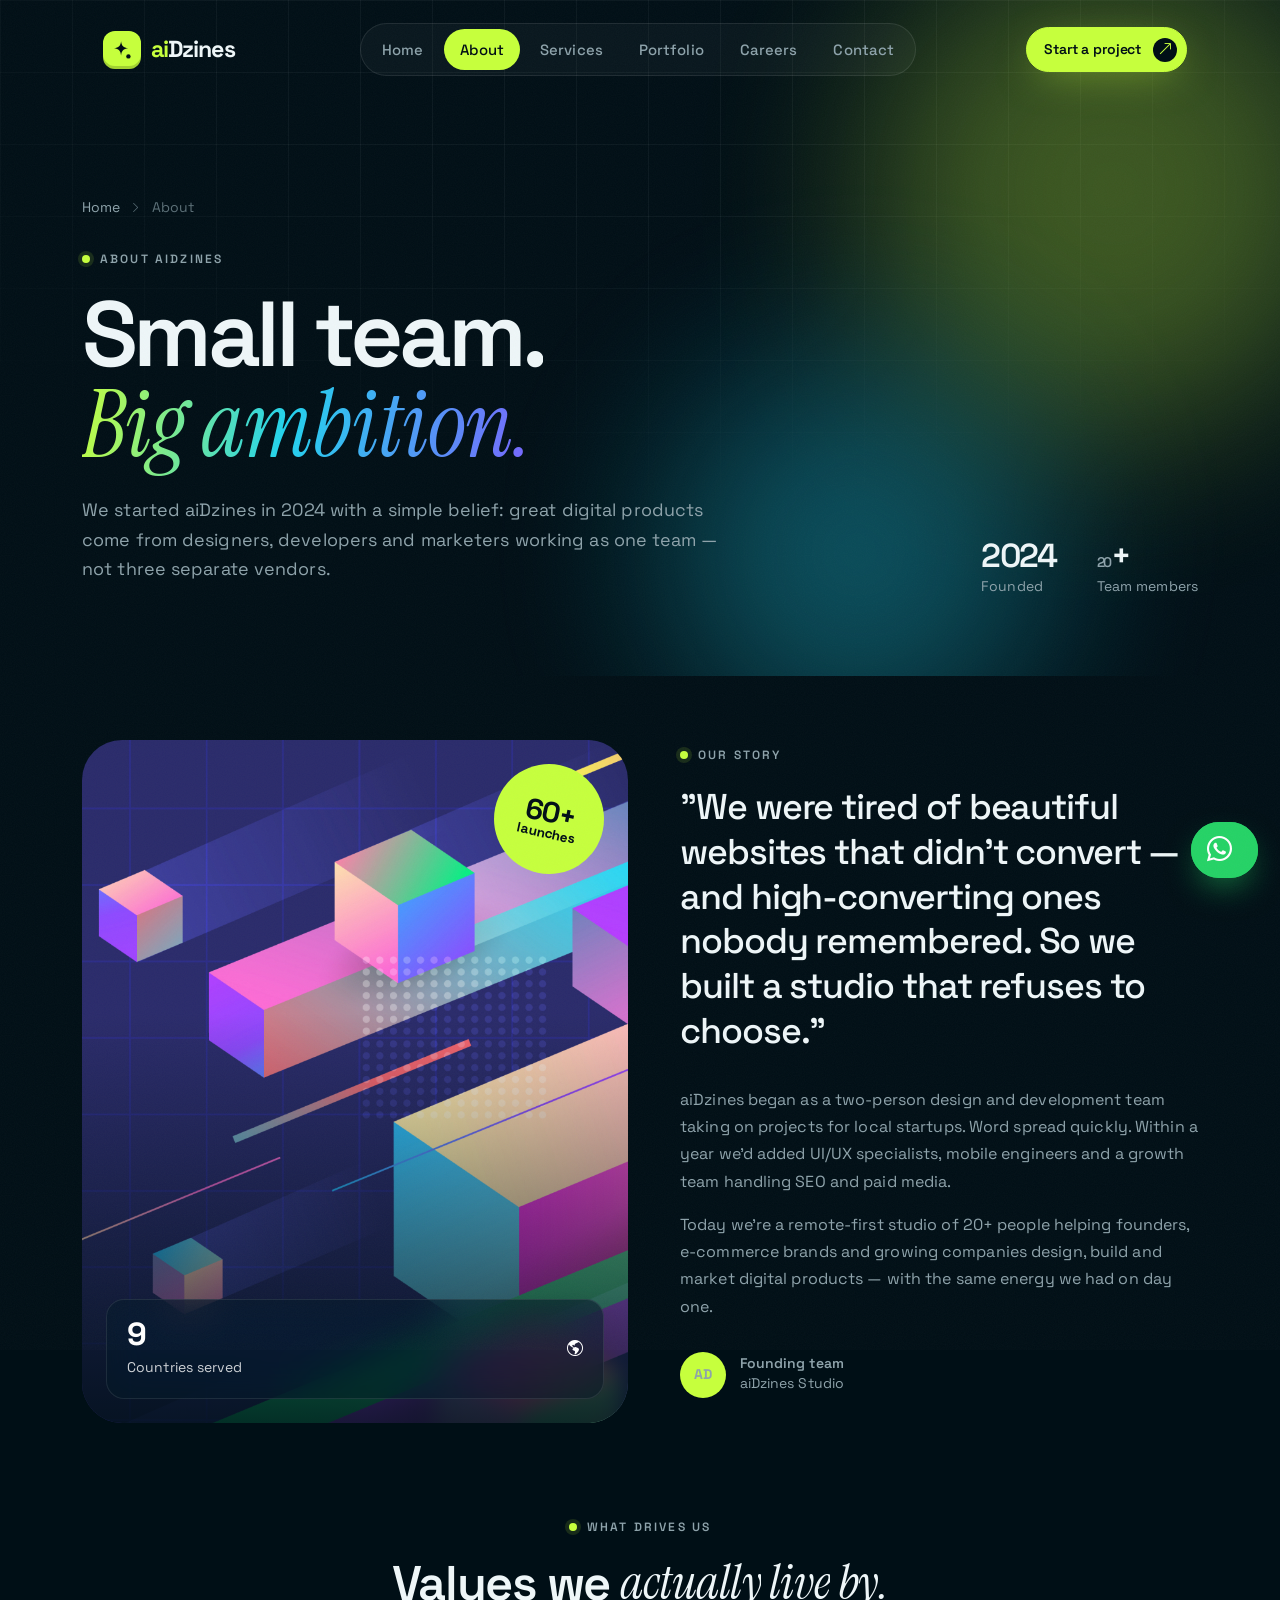
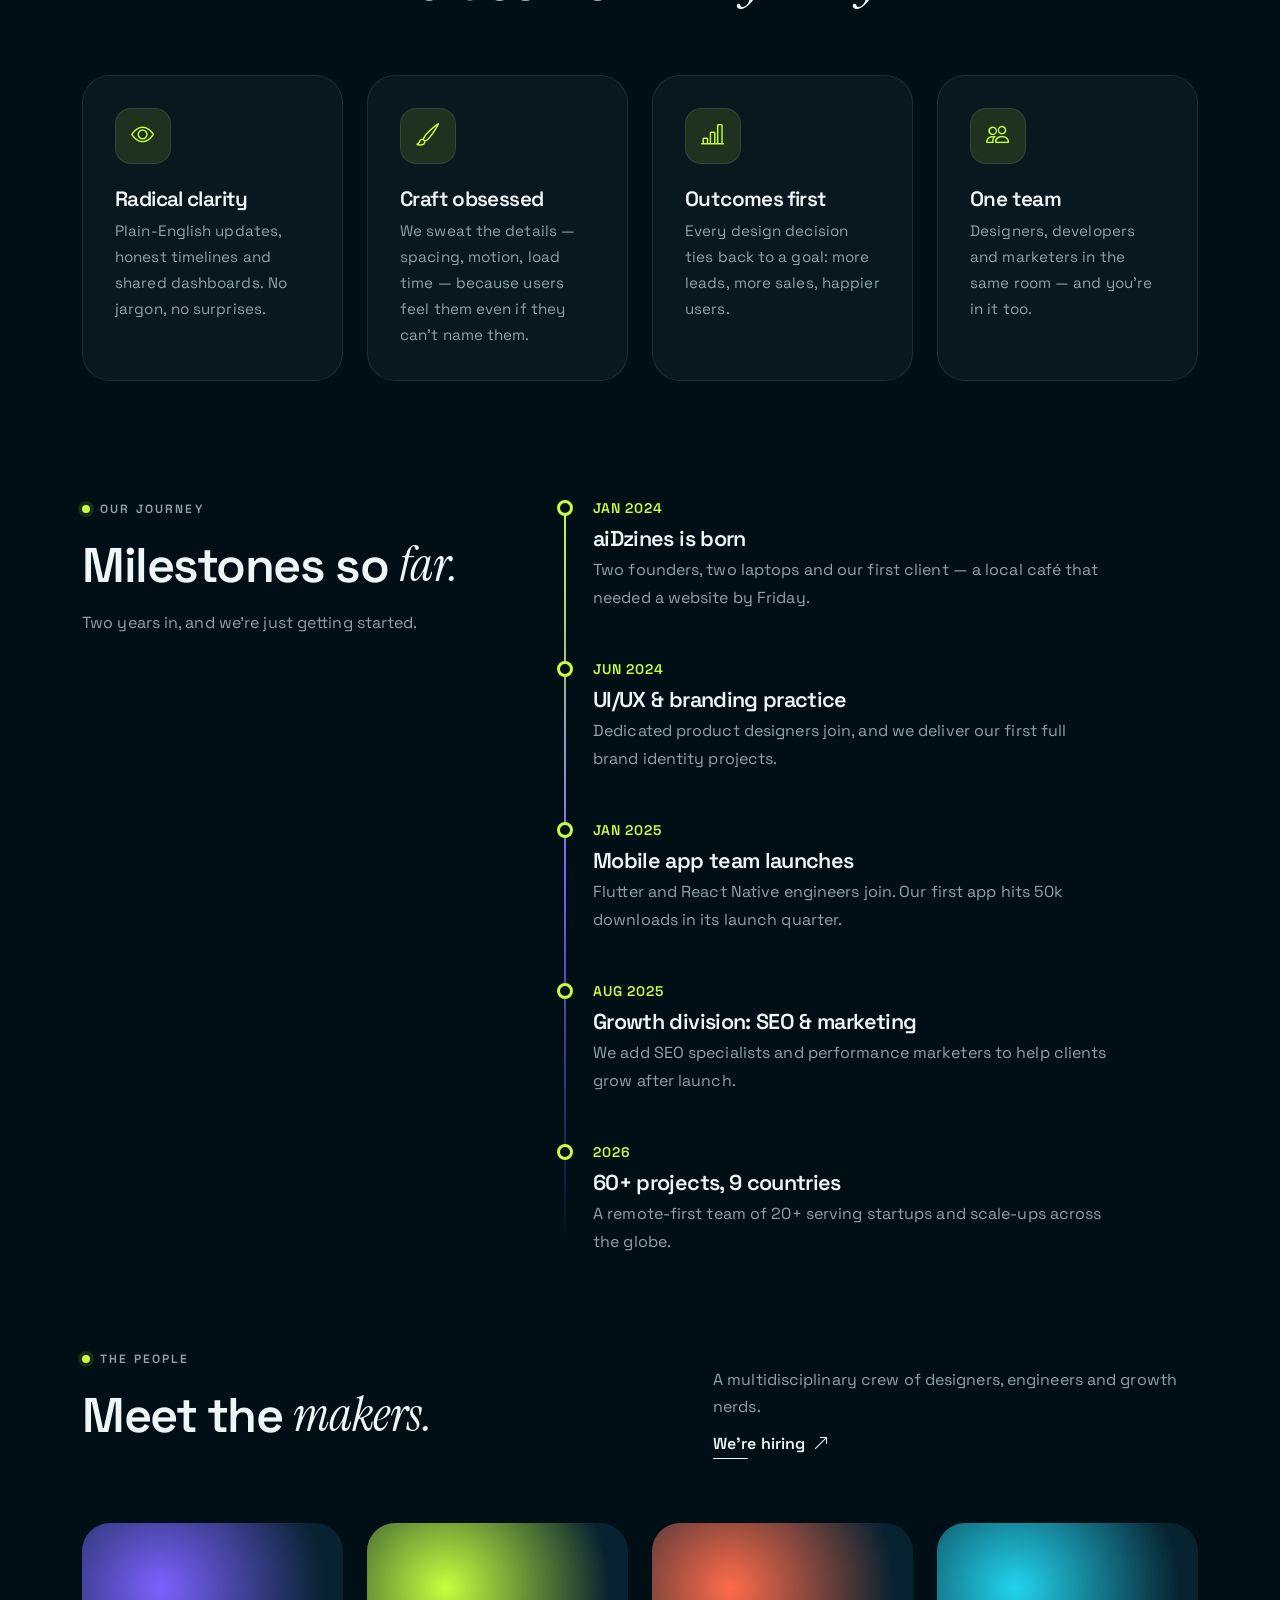
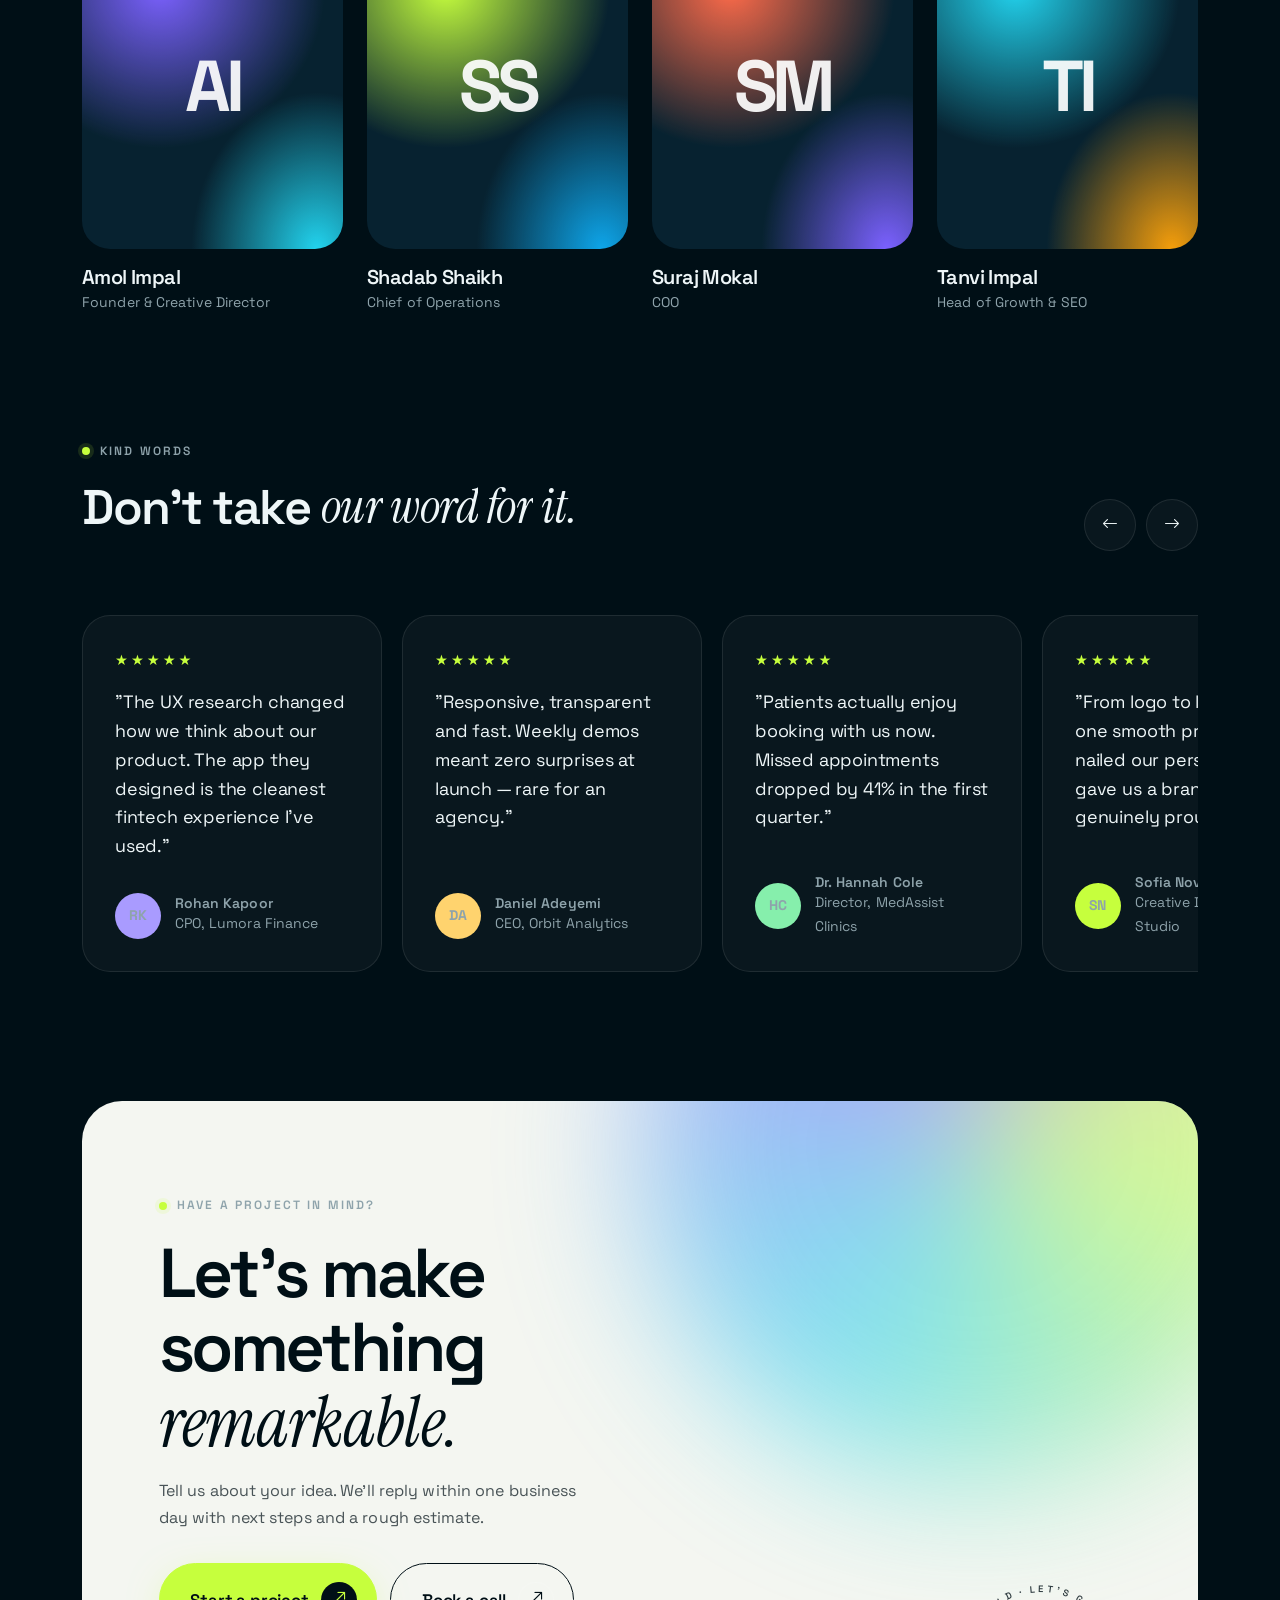
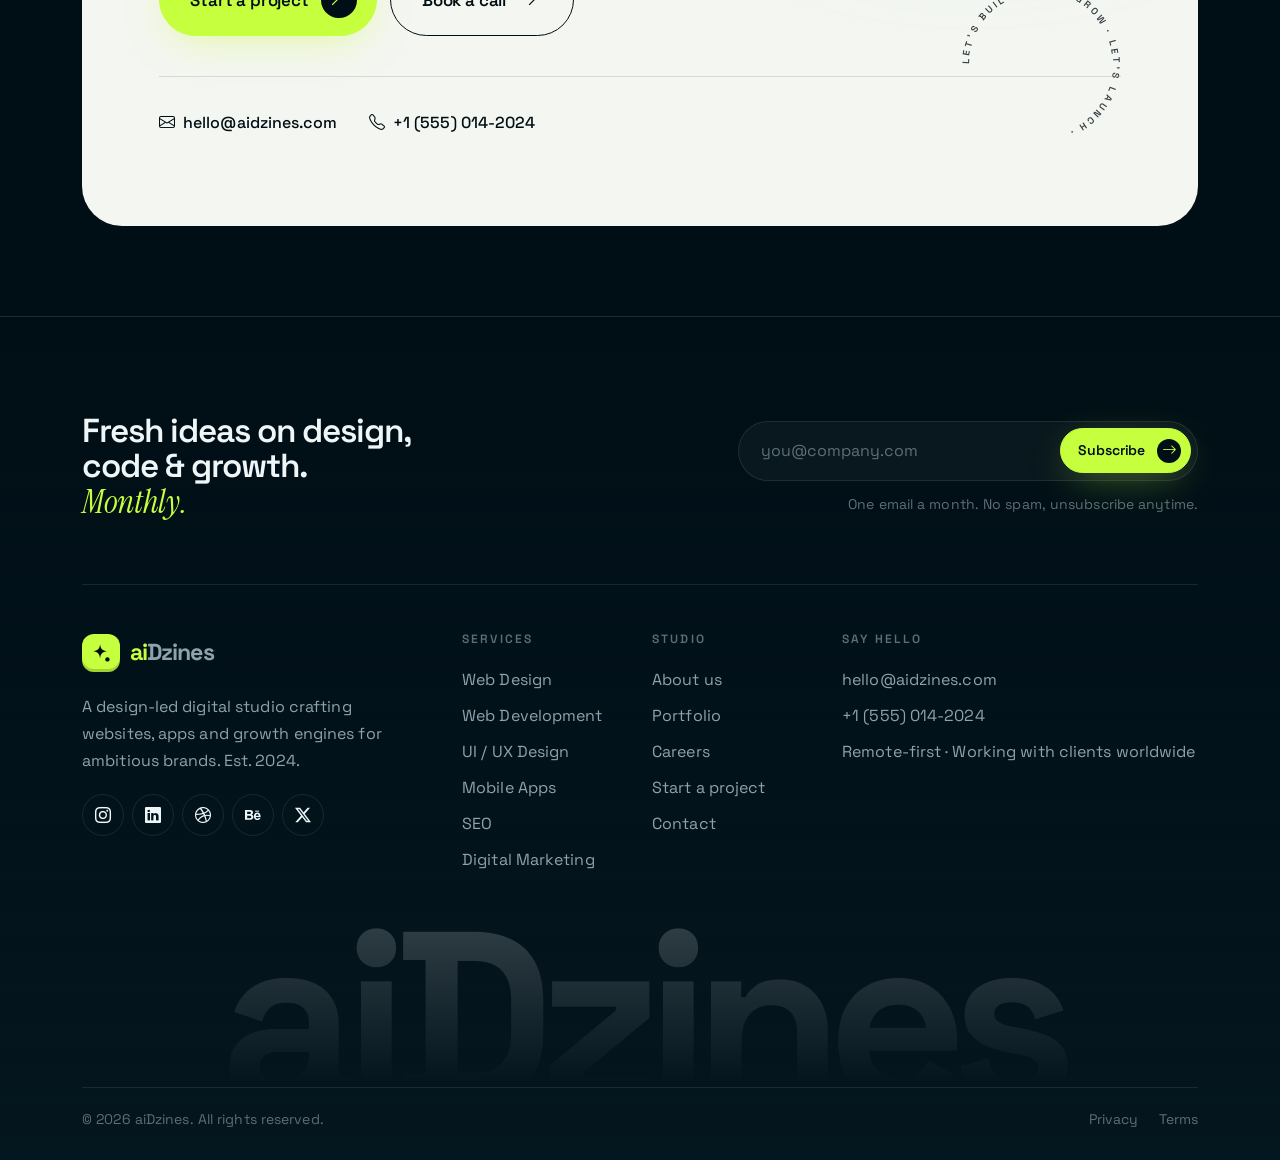
==== commit 4a1c4519: "Update team and WhatsApp number, fix contact icons and section spacing - WhatsApp links now point to" ====
--- a/about.html
+++ b/about.html
@@ -221,40 +221,40 @@
           <div class="col-6 col-lg-3" data-reveal="up">
             <div class="teamCard">
               <div class="teamPortrait" style="--c1:#7b61ff;--c2:#22d3ee">
-                <span class="teamInitials">AV</span>
+                <span class="teamInitials">AI</span>
                 <div class="teamSocial"><a href="#" aria-label="LinkedIn"><i class="bi bi-linkedin"></i></a><a href="#" aria-label="Dribbble"><i class="bi bi-dribbble"></i></a></div>
               </div>
-              <h5>Aarav Verma</h5>
+              <h5>Amol Impal</h5>
               <p>Founder &amp; Creative Director</p>
             </div>
           </div>
           <div class="col-6 col-lg-3" data-reveal="up" data-delay="1">
             <div class="teamCard">
               <div class="teamPortrait" style="--c1:#c6ff3d;--c2:#0ea5e9">
-                <span class="teamInitials">NS</span>
+                <span class="teamInitials">SS</span>
                 <div class="teamSocial"><a href="#" aria-label="LinkedIn"><i class="bi bi-linkedin"></i></a><a href="#" aria-label="GitHub"><i class="bi bi-github"></i></a></div>
               </div>
-              <h5>Nina Shah</h5>
-              <p>Co-founder &amp; Head of Engineering</p>
+              <h5>Shadab Shaikh</h5>
+              <p>Chief of Operations</p>
             </div>
           </div>
           <div class="col-6 col-lg-3" data-reveal="up" data-delay="2">
             <div class="teamCard">
               <div class="teamPortrait" style="--c1:#ff6b4a;--c2:#7b61ff">
-                <span class="teamInitials">LM</span>
+                <span class="teamInitials">SM</span>
                 <div class="teamSocial"><a href="#" aria-label="LinkedIn"><i class="bi bi-linkedin"></i></a><a href="#" aria-label="Behance"><i class="bi bi-behance"></i></a></div>
               </div>
-              <h5>Leo Martins</h5>
-              <p>Lead UI/UX Designer</p>
+              <h5>Suraj Mokal</h5>
+              <p>COO</p>
             </div>
           </div>
           <div class="col-6 col-lg-3" data-reveal="up" data-delay="3">
             <div class="teamCard">
               <div class="teamPortrait" style="--c1:#22d3ee;--c2:#f59e0b">
-                <span class="teamInitials">PR</span>
+                <span class="teamInitials">TI</span>
                 <div class="teamSocial"><a href="#" aria-label="LinkedIn"><i class="bi bi-linkedin"></i></a><a href="#" aria-label="X"><i class="bi bi-twitter-x"></i></a></div>
               </div>
-              <h5>Priya Rao</h5>
+              <h5>Tanvi Impal</h5>
               <p>Head of Growth &amp; SEO</p>
             </div>
           </div>
@@ -405,7 +405,7 @@
 
     <div class="container">
       <div class="footerBottom">
-        <p>&copy; <span data-year>2026</span> aiDzines. All rights reserved.</p>
+        <p>&copy; <span data-year>2026</span> <a href="https://impalamol.github.io/aidzines/">aiDzines</a>. All rights reserved.</p>
         <div class="footerLegal">
           <a href="#">Privacy</a>
           <a href="#">Terms</a>
@@ -414,7 +414,7 @@
     </div>
   </footer>
 
-  <a class="whatsappFab" href="https://wa.me/15550142024?text=Hi%20aiDzines%2C%20I%27d%20like%20to%20discuss%20a%20project." target="_blank" rel="noopener" aria-label="Chat with us on WhatsApp">
+  <a class="whatsappFab" href="https://wa.me/919527306657?text=Hi%20aiDzines%2C%20I%27d%20like%20to%20discuss%20a%20project." target="_blank" rel="noopener" aria-label="Chat with us on WhatsApp">
     <i class="bi bi-whatsapp"></i><span class="fabLabel">Chat with us</span>
   </a>
   <button class="backToTop" type="button" aria-label="Back to top"><i class="bi bi-arrow-up"></i></button>
--- a/assets/styles/styles.css
+++ b/assets/styles/styles.css
@@ -93,7 +93,16 @@
 
 section {
   position: relative;
-  padding: clamp(4.5rem, 10vw, 8.5rem) 0;
+  padding: clamp(3.5rem, 7vw, 6rem) 0;
+}
+
+section + section {
+  padding-top: 0;
+}
+
+.pageHero + section,
+.heroSection + section {
+  padding-top: clamp(2.5rem, 5vw, 4rem);
 }
 
 main {
@@ -2284,8 +2293,8 @@
   margin-bottom: 0.75rem;
 }
 
-.cultureSection {
-  padding-top: 0;
+.contactCardsSection {
+  padding-bottom: 1.5rem;
 }
 
 @media (max-width: 991.98px) {
@@ -2312,7 +2321,7 @@
 }
 
 .serviceListSection {
-  padding-top: clamp(3rem, 6vw, 5rem);
+  padding-top: clamp(2.5rem, 5vw, 4rem);
 }
 
 .pageHero + .marqueeBand.isTilted {
@@ -3983,9 +3992,9 @@
   transition: border-color 0.25s ease, transform 0.45s cubic-bezier(0.16, 1, 0.3, 1), background 0.25s ease;
 }
 .contactCard .iconTile {
-  margin-bottom: 2rem;
-}
-.contactCard span {
+  margin-bottom: 1.75rem;
+}
+.contactCard > span:not(.iconTile) {
   display: block;
   font-size: 0.875rem;
   color: var(--textMuted);
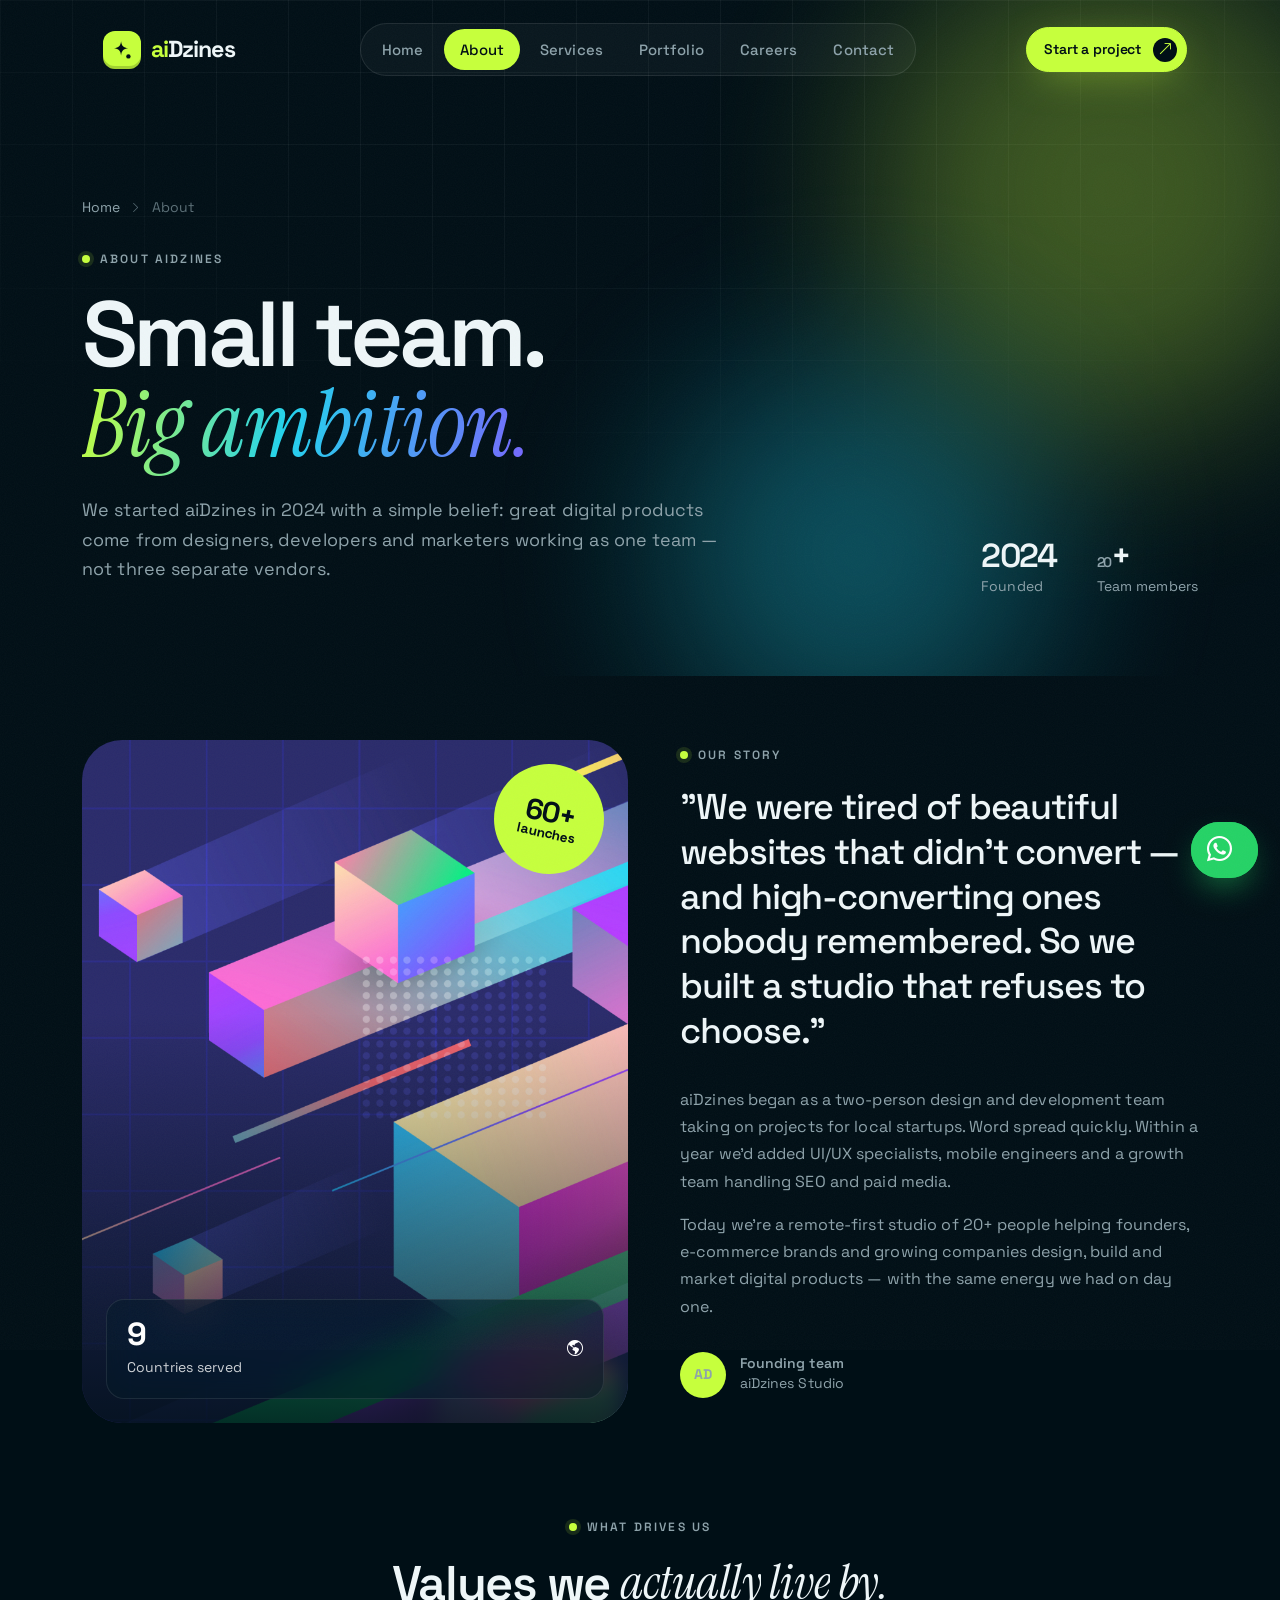
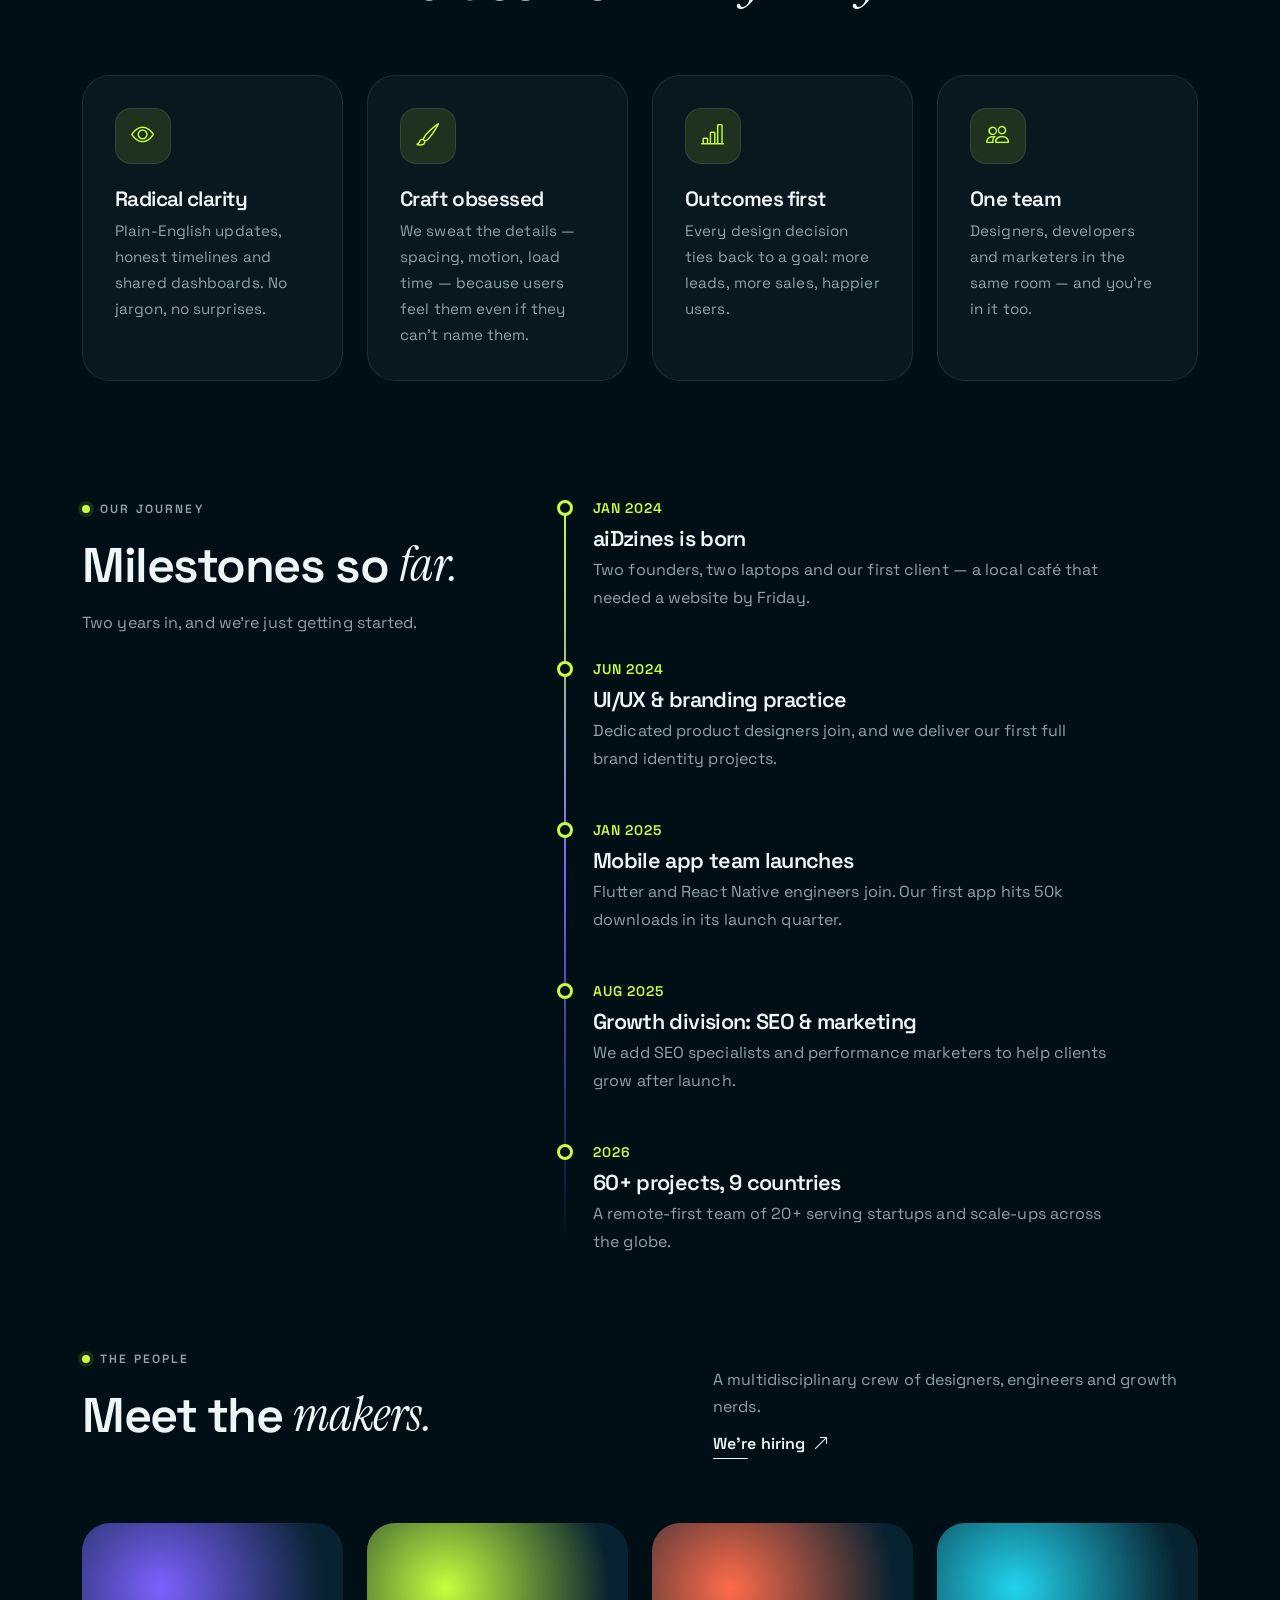
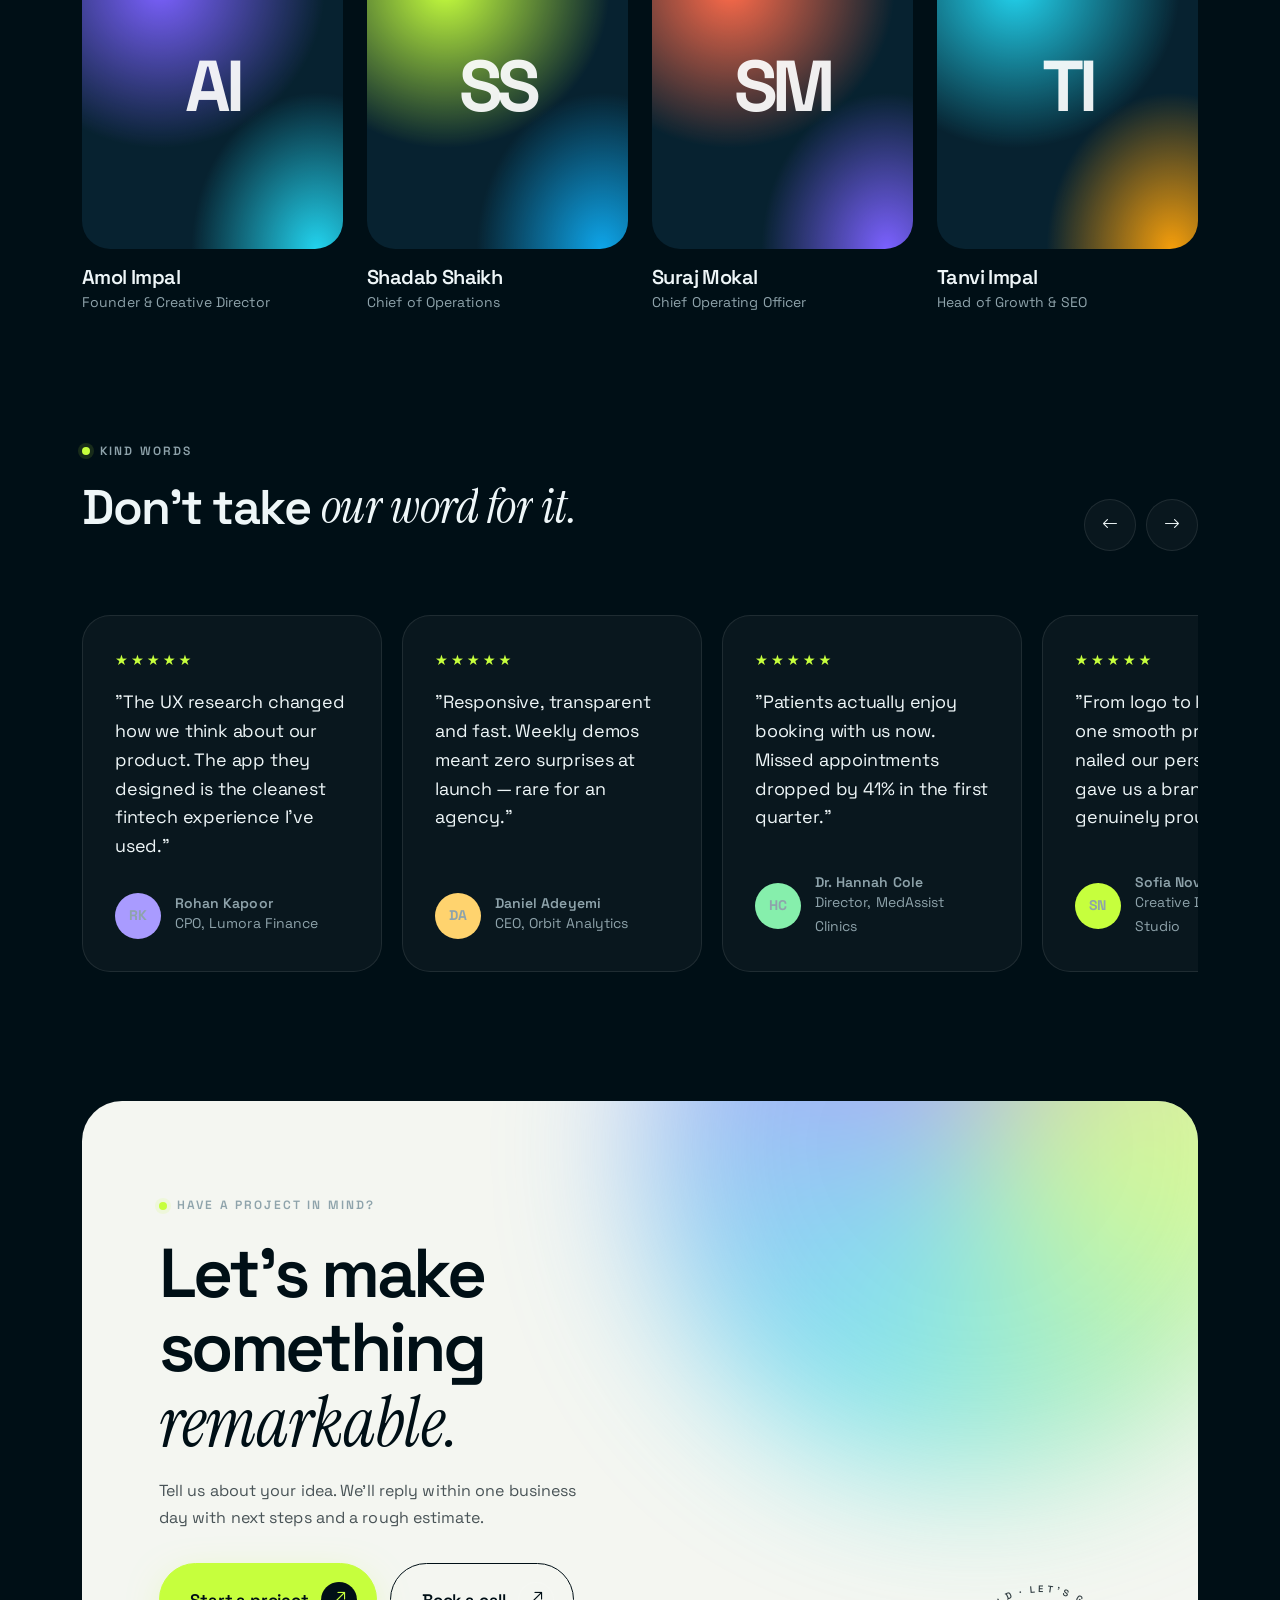
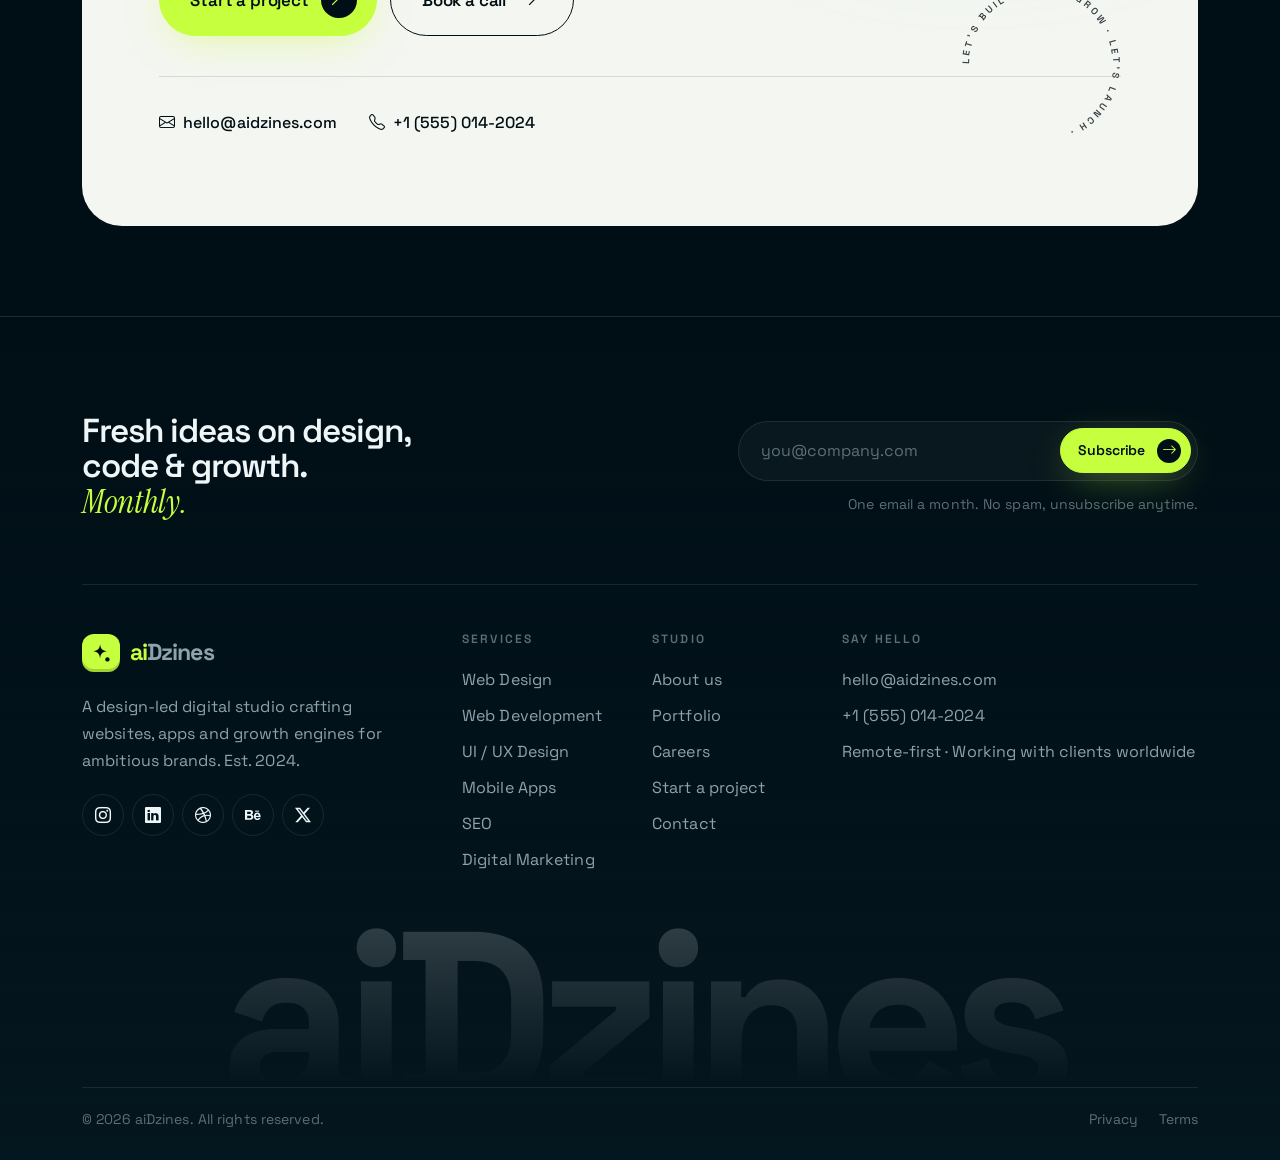
==== commit 58493f7c: "About: spell out Suraj Mokal's title Co-Authored-By: Claude Opus 5.5 <noreply@anthropic.com>" ====
--- a/about.html
+++ b/about.html
@@ -245,7 +245,7 @@
                 <div class="teamSocial"><a href="#" aria-label="LinkedIn"><i class="bi bi-linkedin"></i></a><a href="#" aria-label="Behance"><i class="bi bi-behance"></i></a></div>
               </div>
               <h5>Suraj Mokal</h5>
-              <p>COO</p>
+              <p>Chief Operating Officer</p>
             </div>
           </div>
           <div class="col-6 col-lg-3" data-reveal="up" data-delay="3">
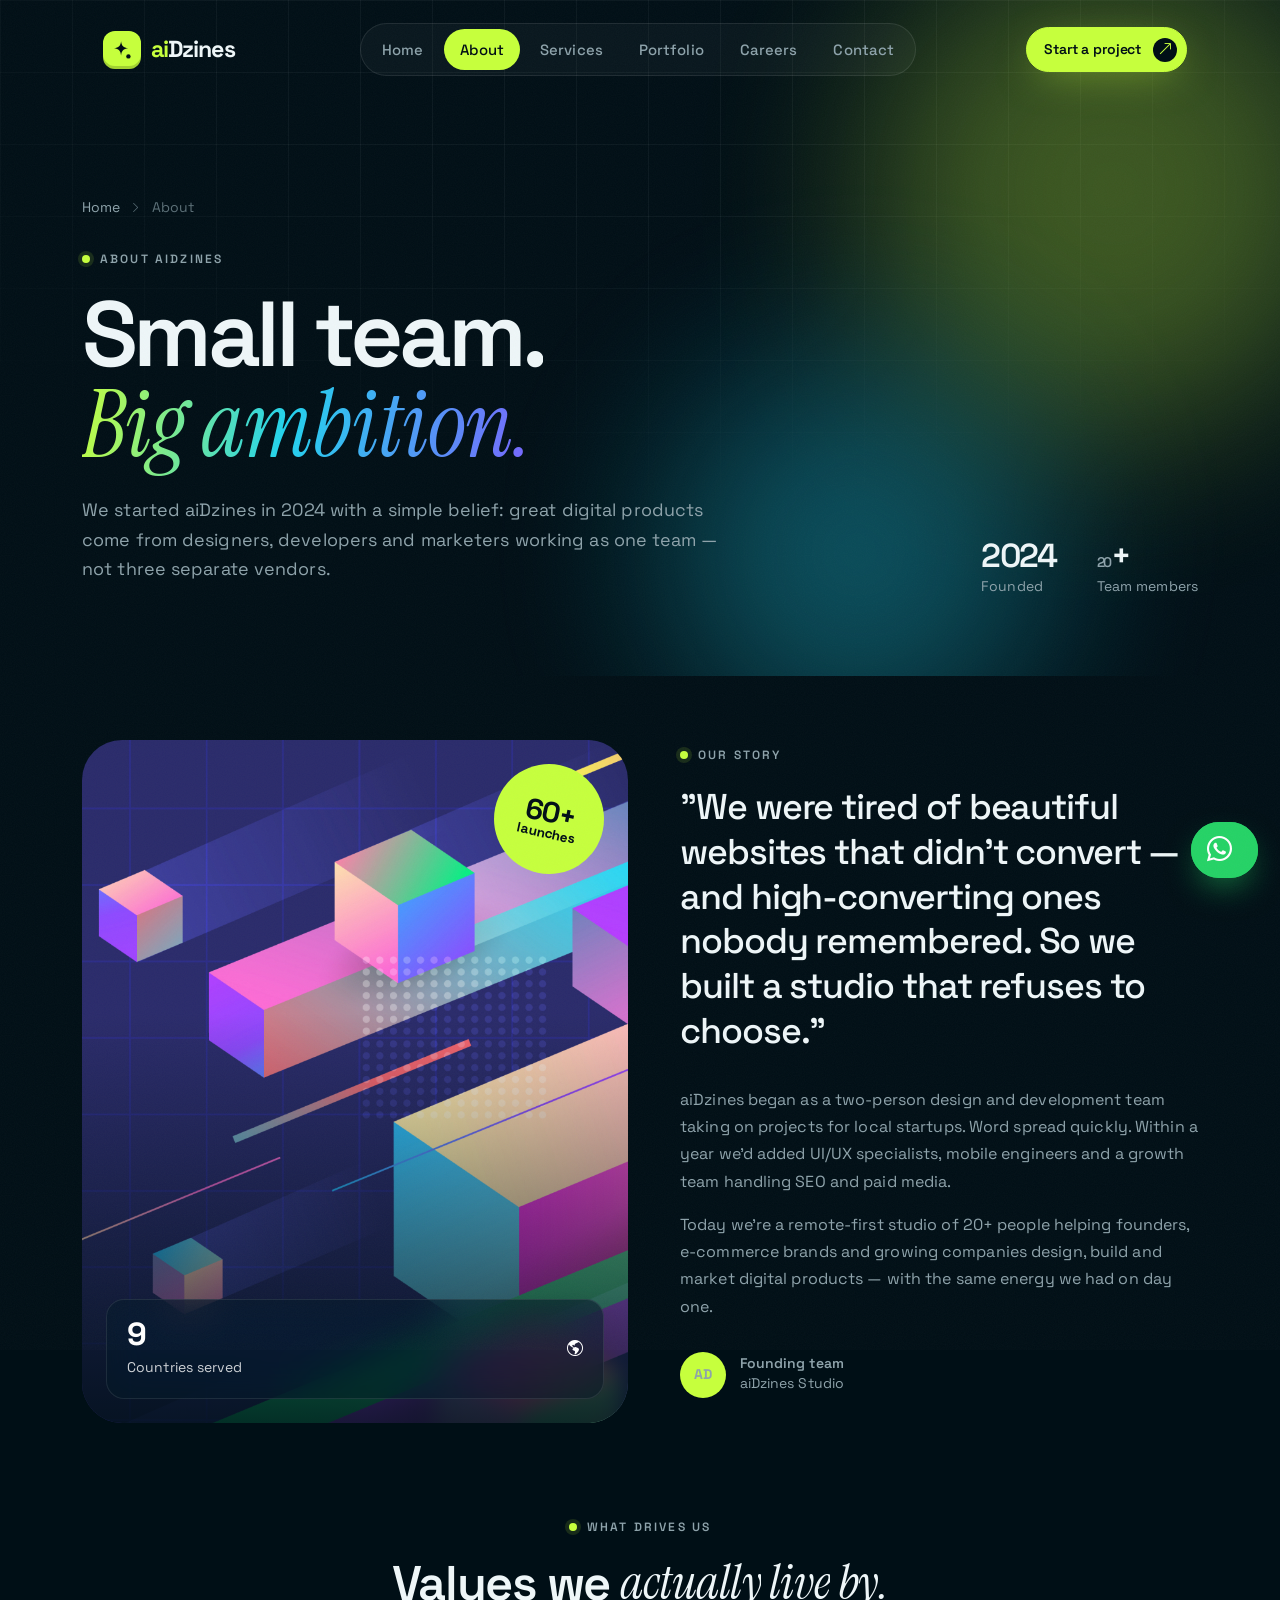
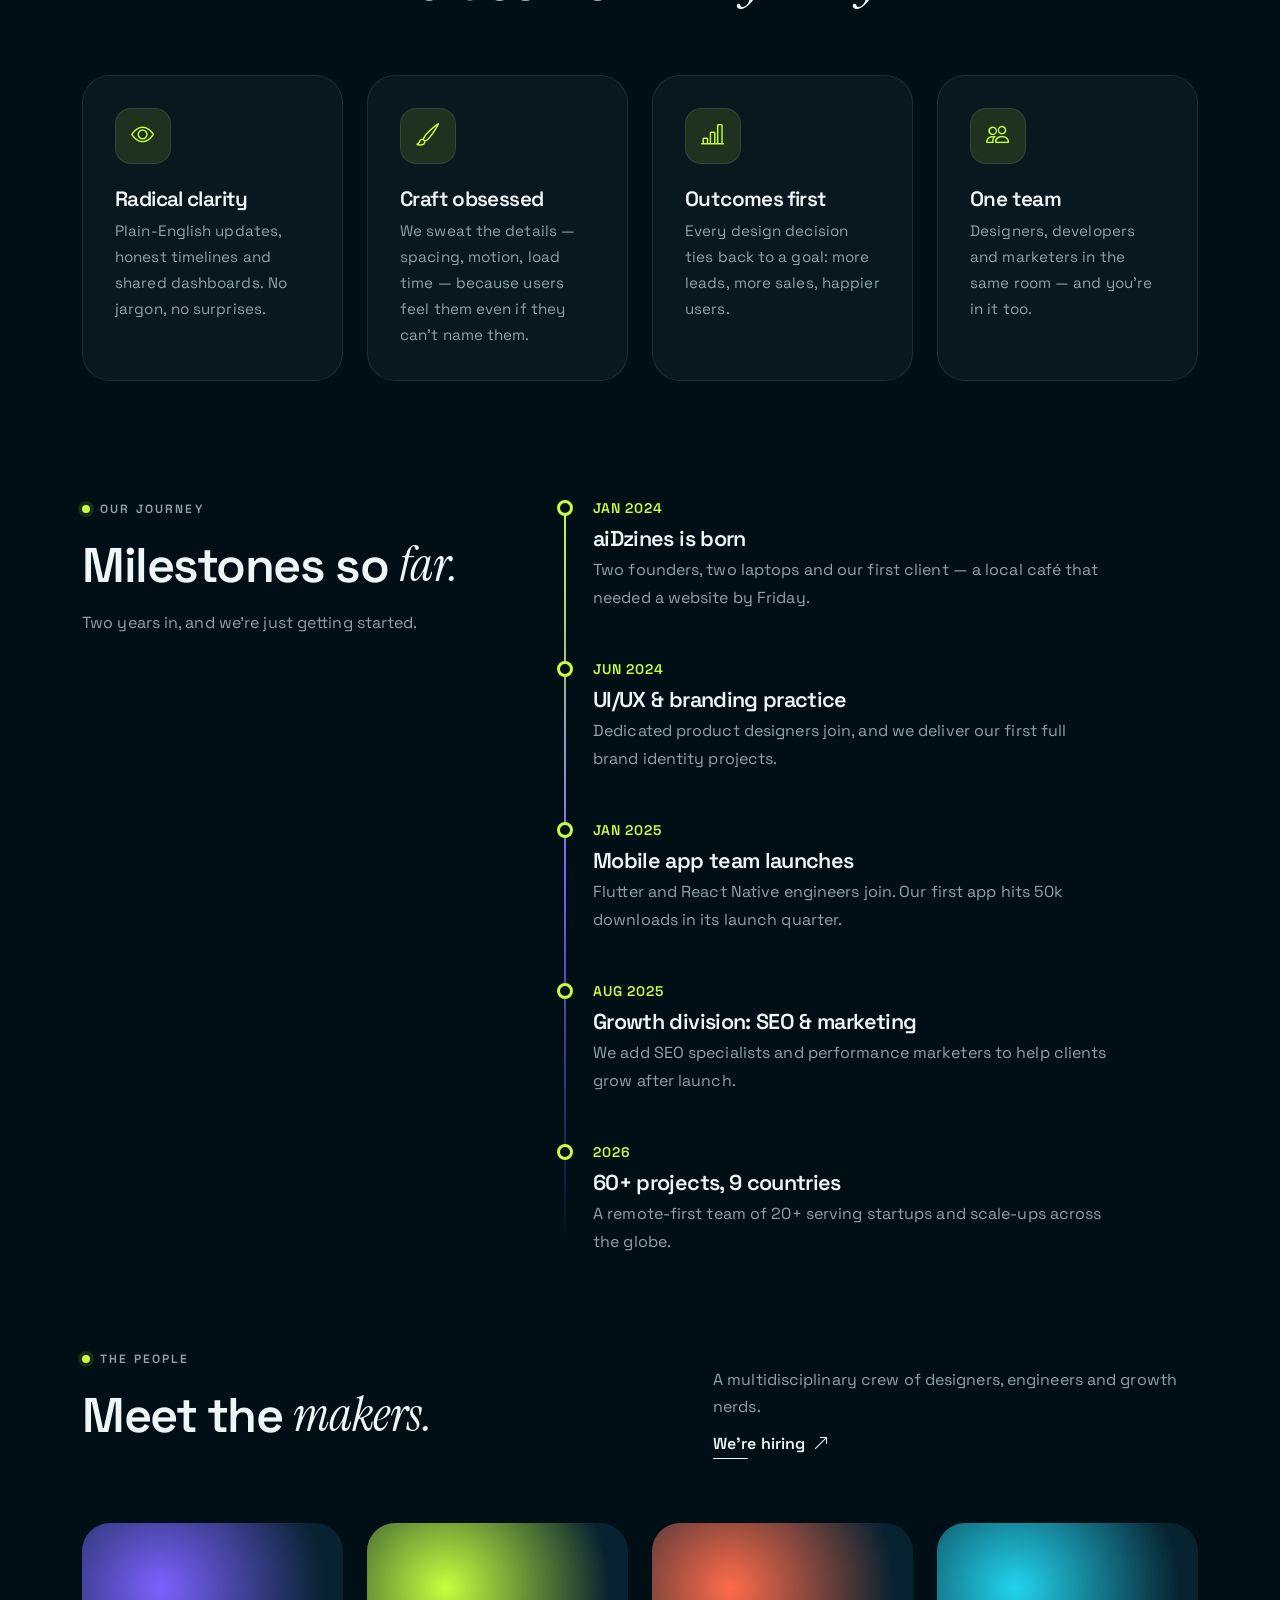
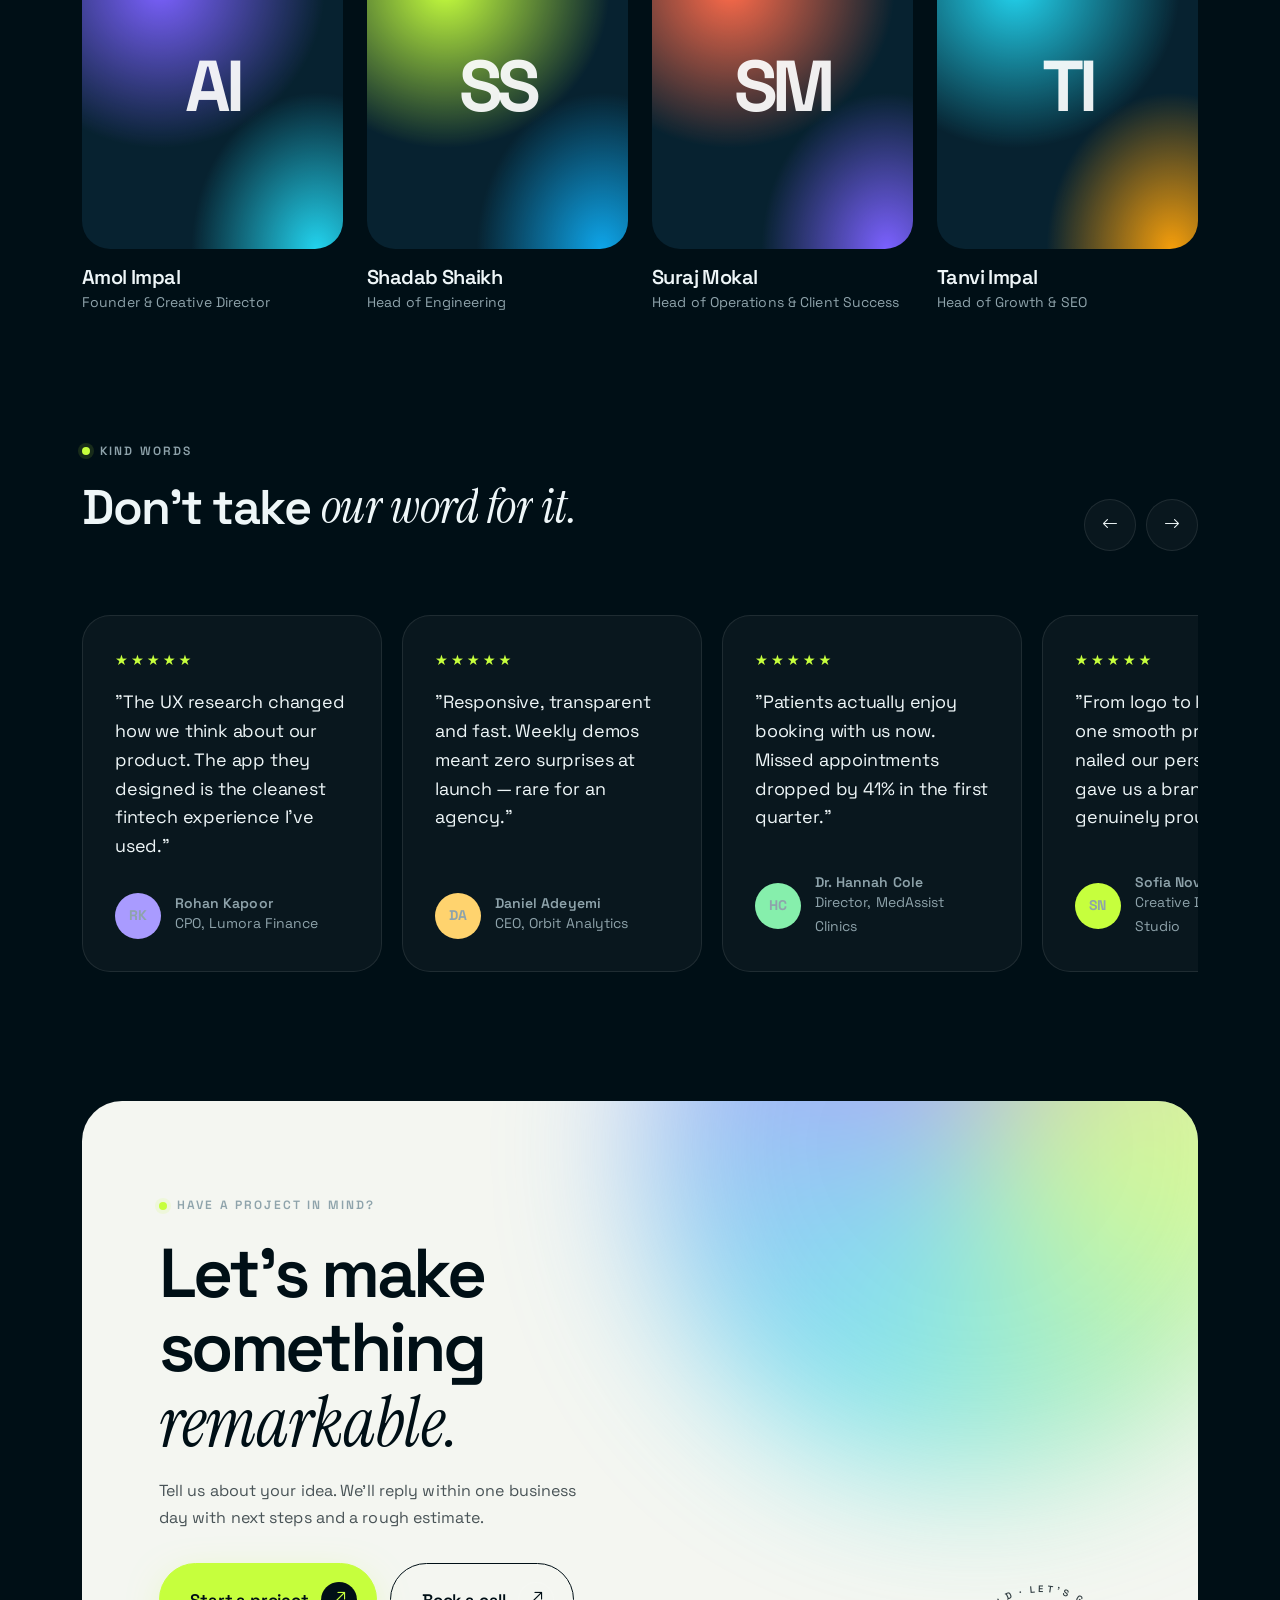
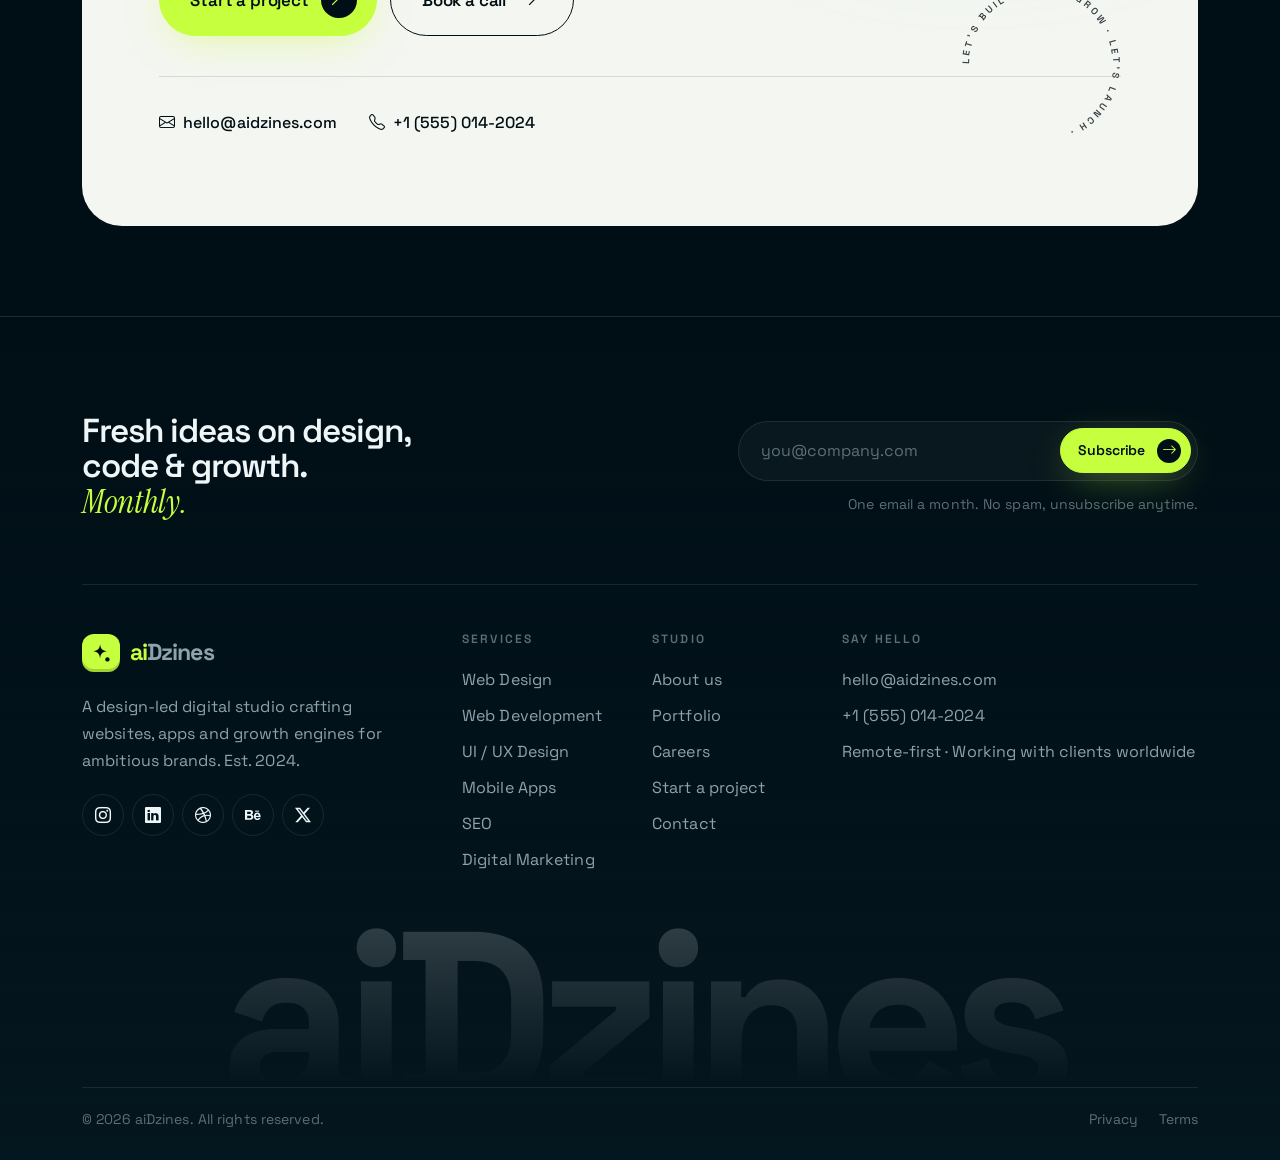
==== commit 00045c23: "About: give Shadab and Suraj distinct roles Co-Authored-By: Claude Opus 5.5 <noreply@anthropic.com>" ====
--- a/about.html
+++ b/about.html
@@ -235,7 +235,7 @@
                 <div class="teamSocial"><a href="#" aria-label="LinkedIn"><i class="bi bi-linkedin"></i></a><a href="#" aria-label="GitHub"><i class="bi bi-github"></i></a></div>
               </div>
               <h5>Shadab Shaikh</h5>
-              <p>Chief of Operations</p>
+              <p>Head of Engineering</p>
             </div>
           </div>
           <div class="col-6 col-lg-3" data-reveal="up" data-delay="2">
@@ -245,7 +245,7 @@
                 <div class="teamSocial"><a href="#" aria-label="LinkedIn"><i class="bi bi-linkedin"></i></a><a href="#" aria-label="Behance"><i class="bi bi-behance"></i></a></div>
               </div>
               <h5>Suraj Mokal</h5>
-              <p>Chief Operating Officer</p>
+              <p>Head of Operations &amp; Client Success</p>
             </div>
           </div>
           <div class="col-6 col-lg-3" data-reveal="up" data-delay="3">
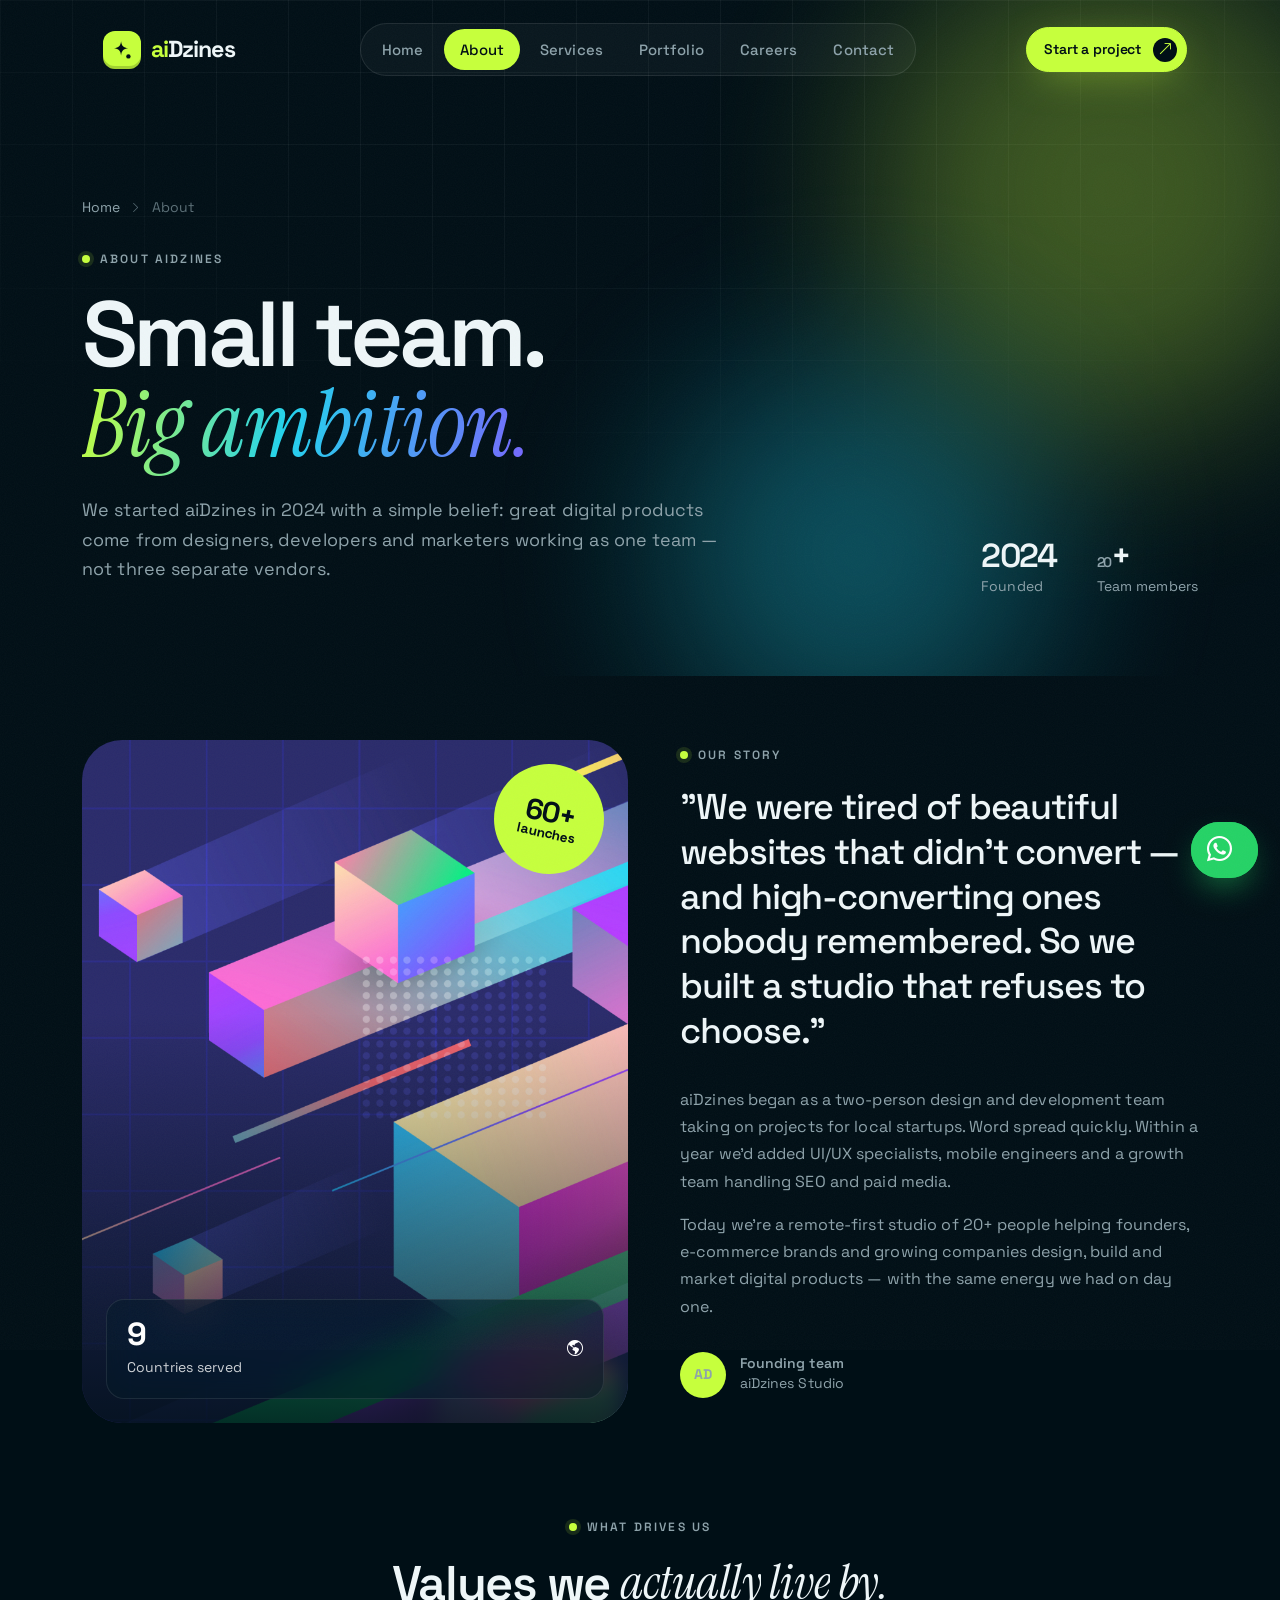
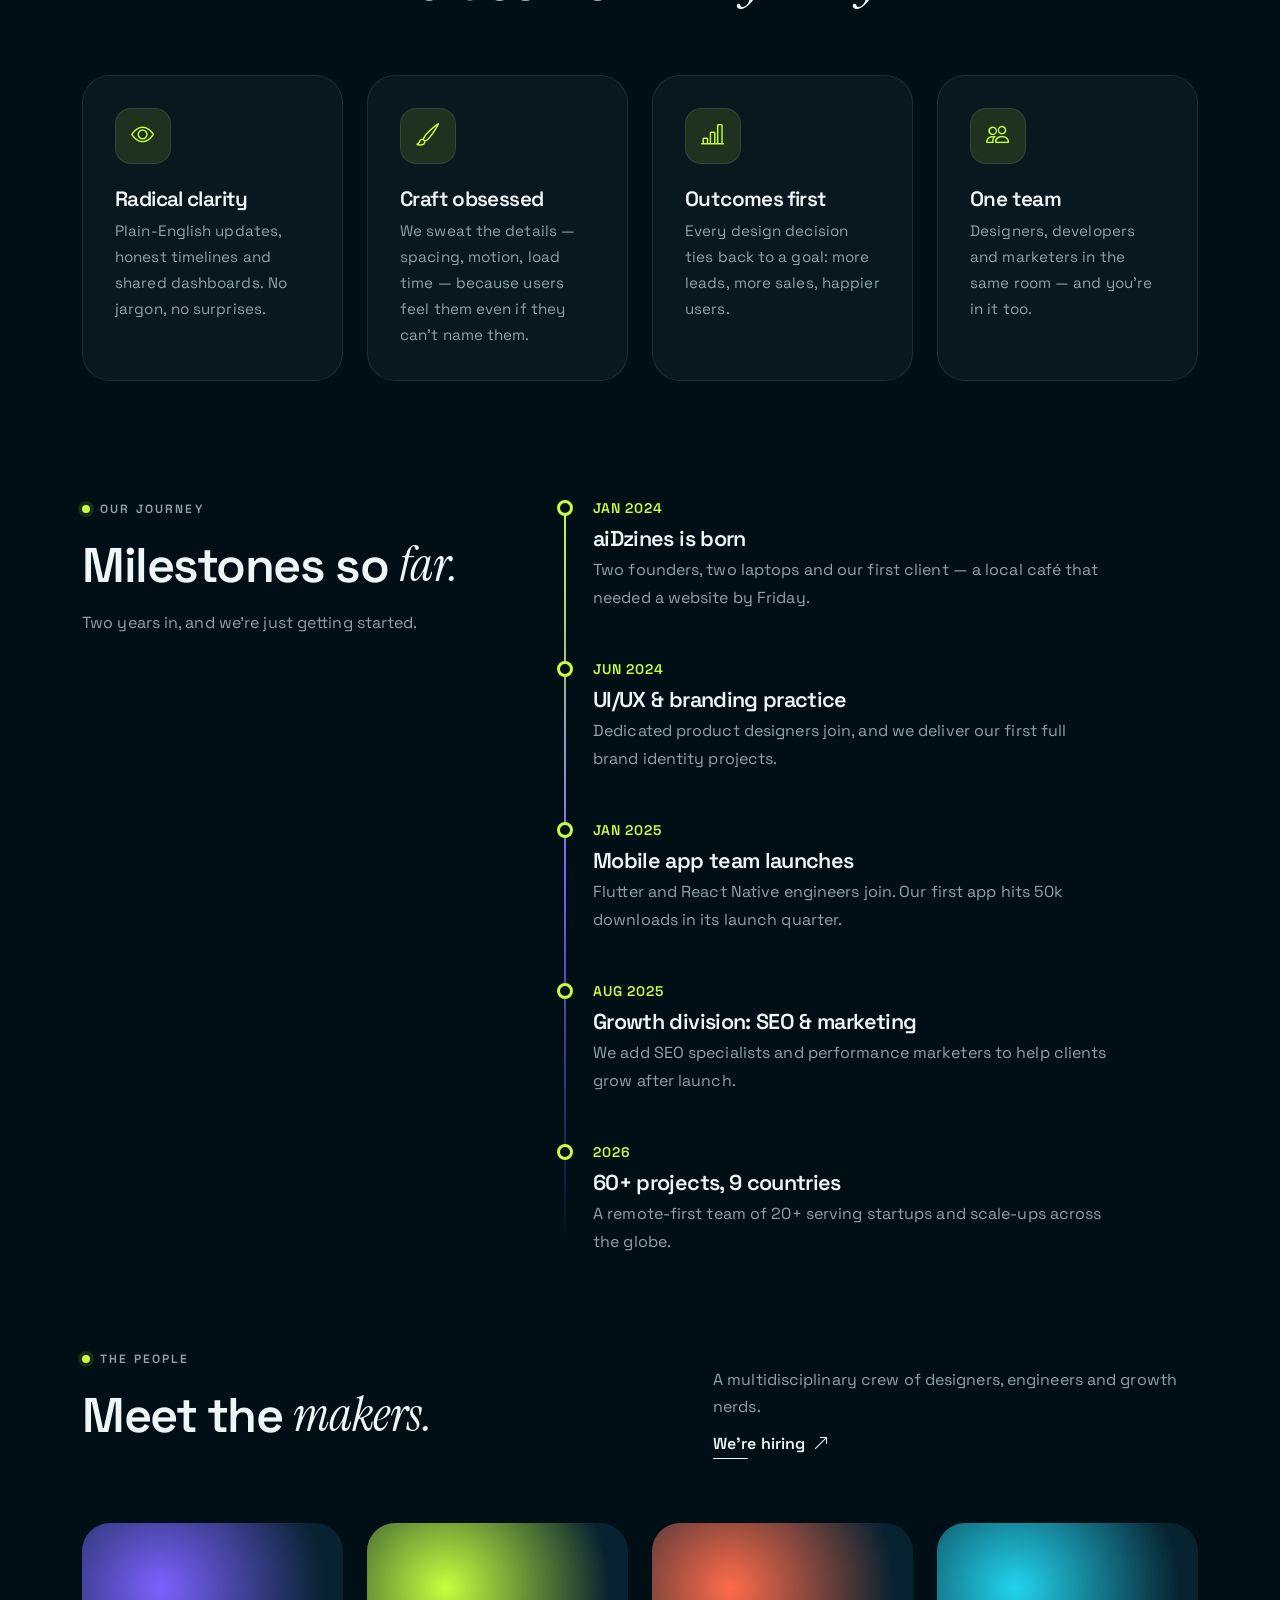
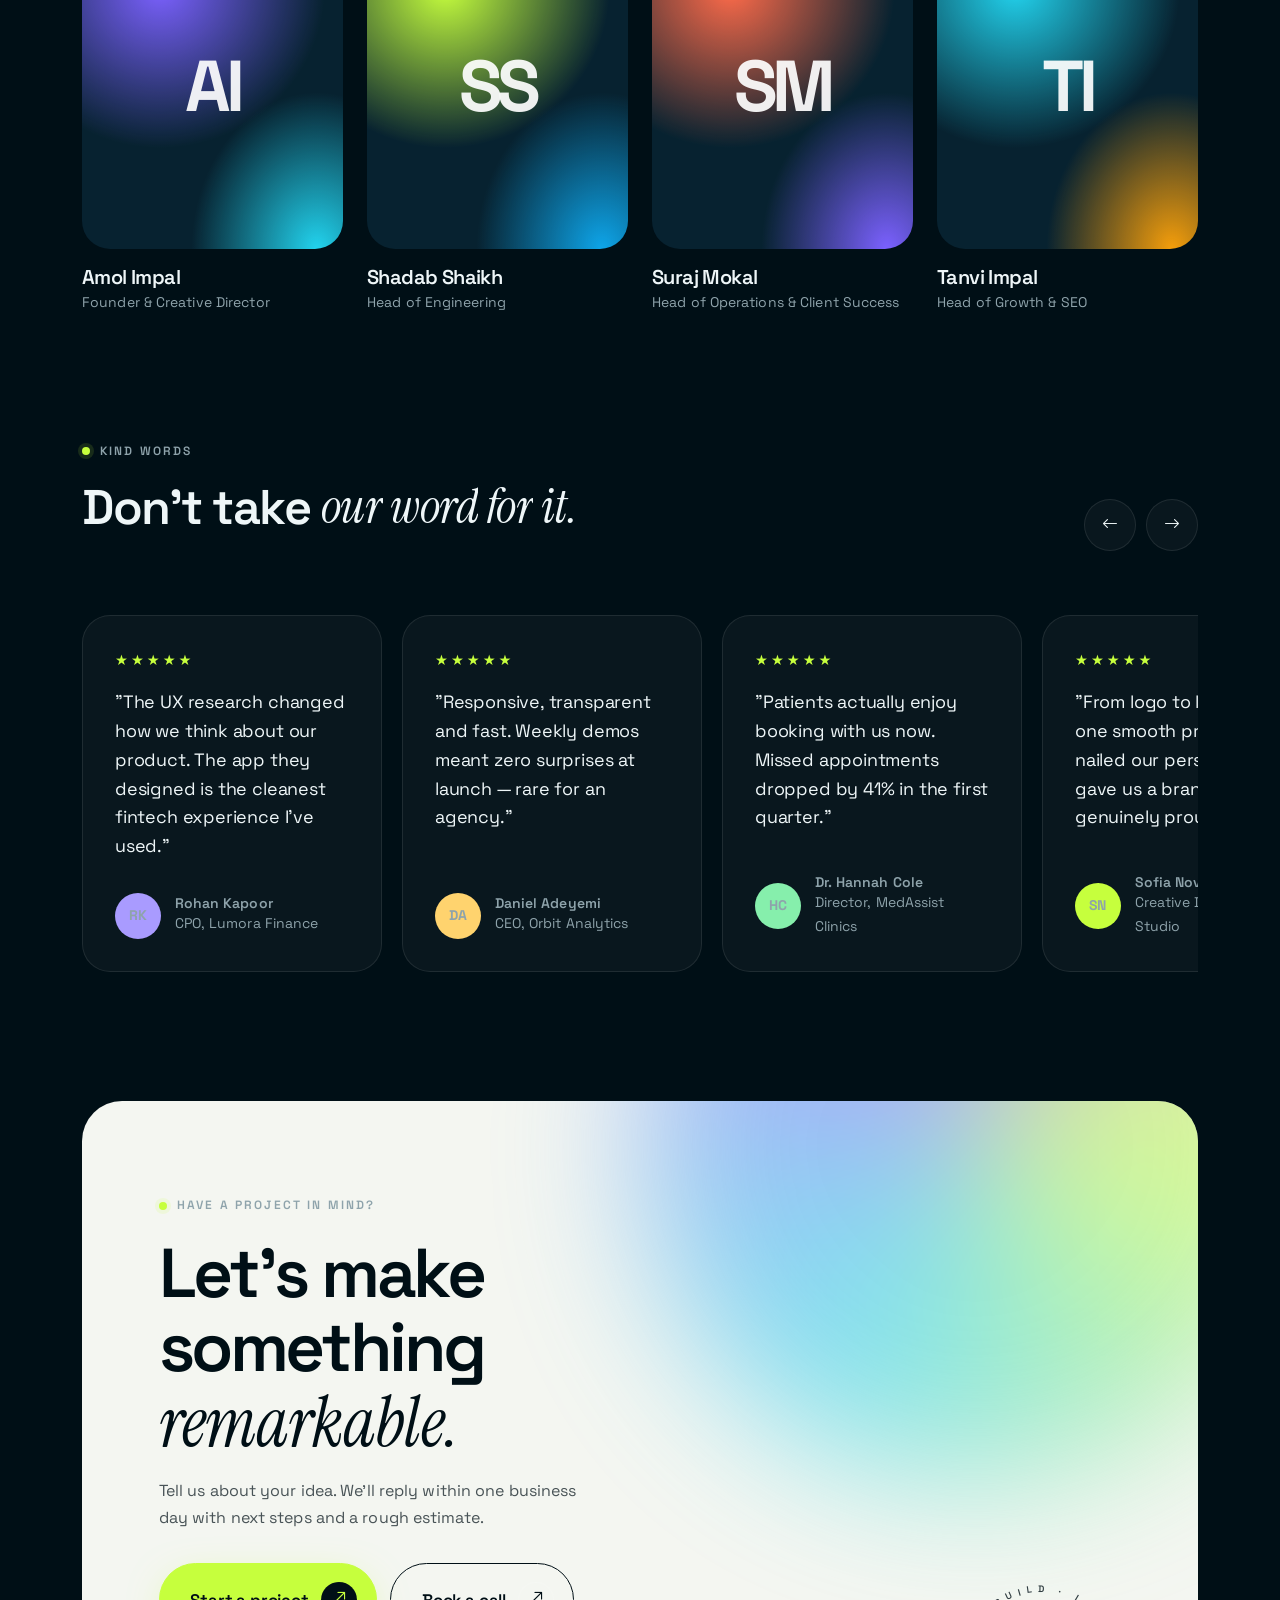
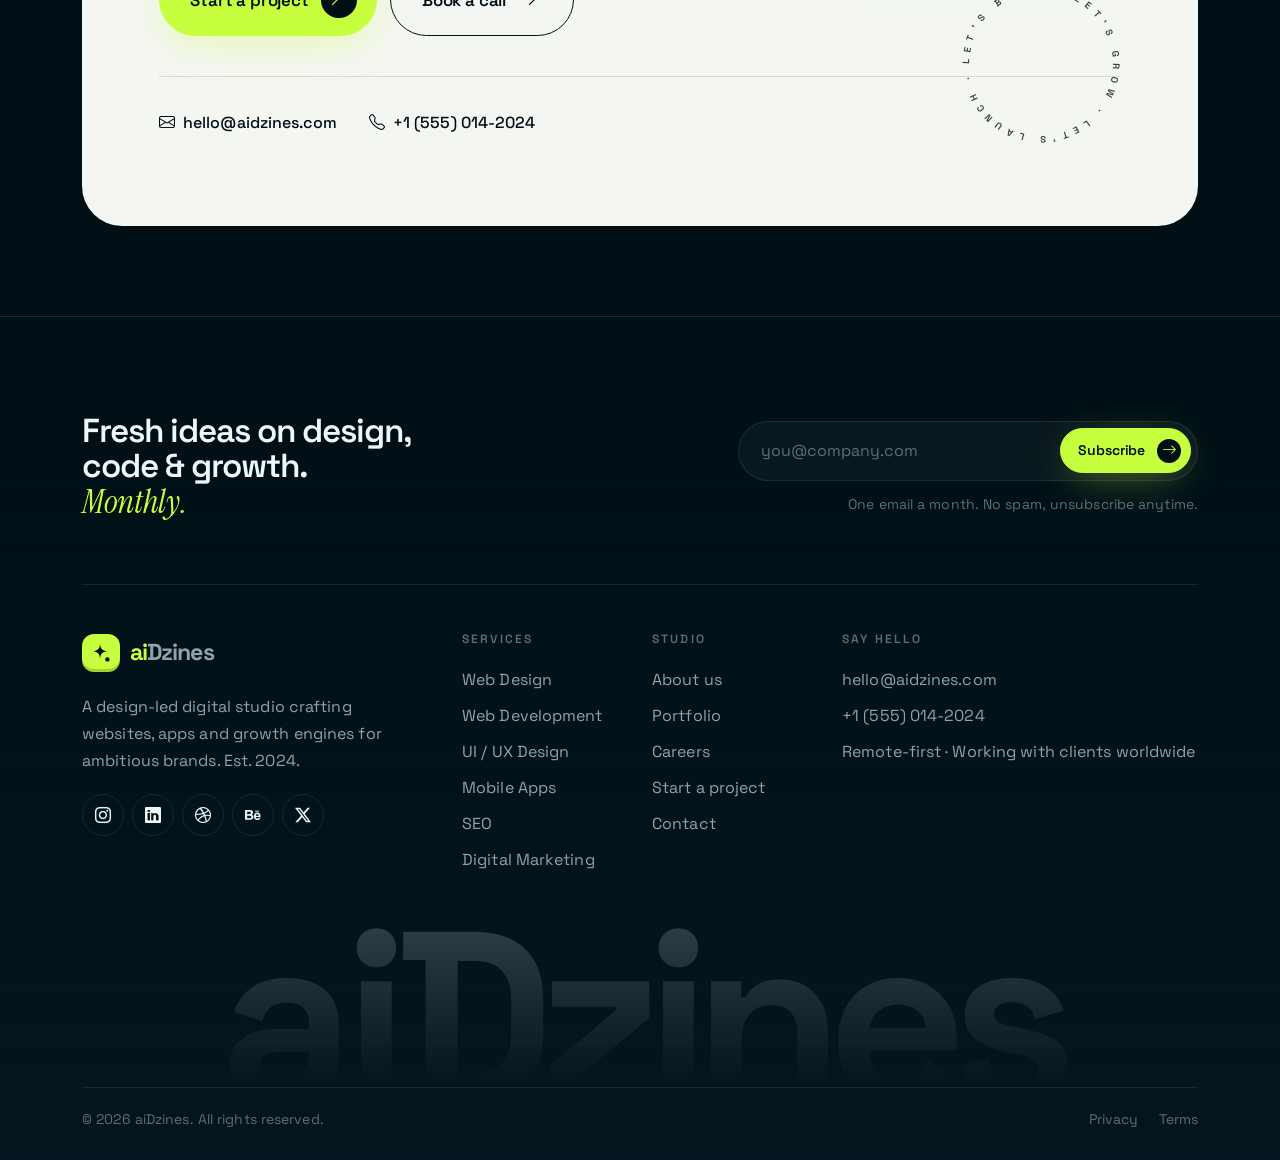
==== commit 0af0cb0d: "CTA ring: stretch text to a full circle Co-Authored-By: Claude Opus 5.5 <noreply@anthropic.com>" ====
--- a/about.html
+++ b/about.html
@@ -314,7 +314,7 @@
           <div class="ctaOrb" aria-hidden="true"></div>
           <svg class="ctaRing" viewBox="0 0 200 200" aria-hidden="true">
             <defs><path id="ctaCircle" d="M100,100 m-80,0 a80,80 0 1,1 160,0 a80,80 0 1,1 -160,0" /></defs>
-            <text><textPath href="#ctaCircle">Let's build · Let's grow · Let's launch · </textPath></text>
+            <text><textPath href="#ctaCircle" textLength="500" lengthAdjust="spacing">Let's build · Let's grow · Let's launch ·&#160;</textPath></text>
           </svg>
           <span class="eyebrow">Have a project in mind?</span>
           <h2>Let's make something <span class="serifItalic">remarkable.</span></h2>
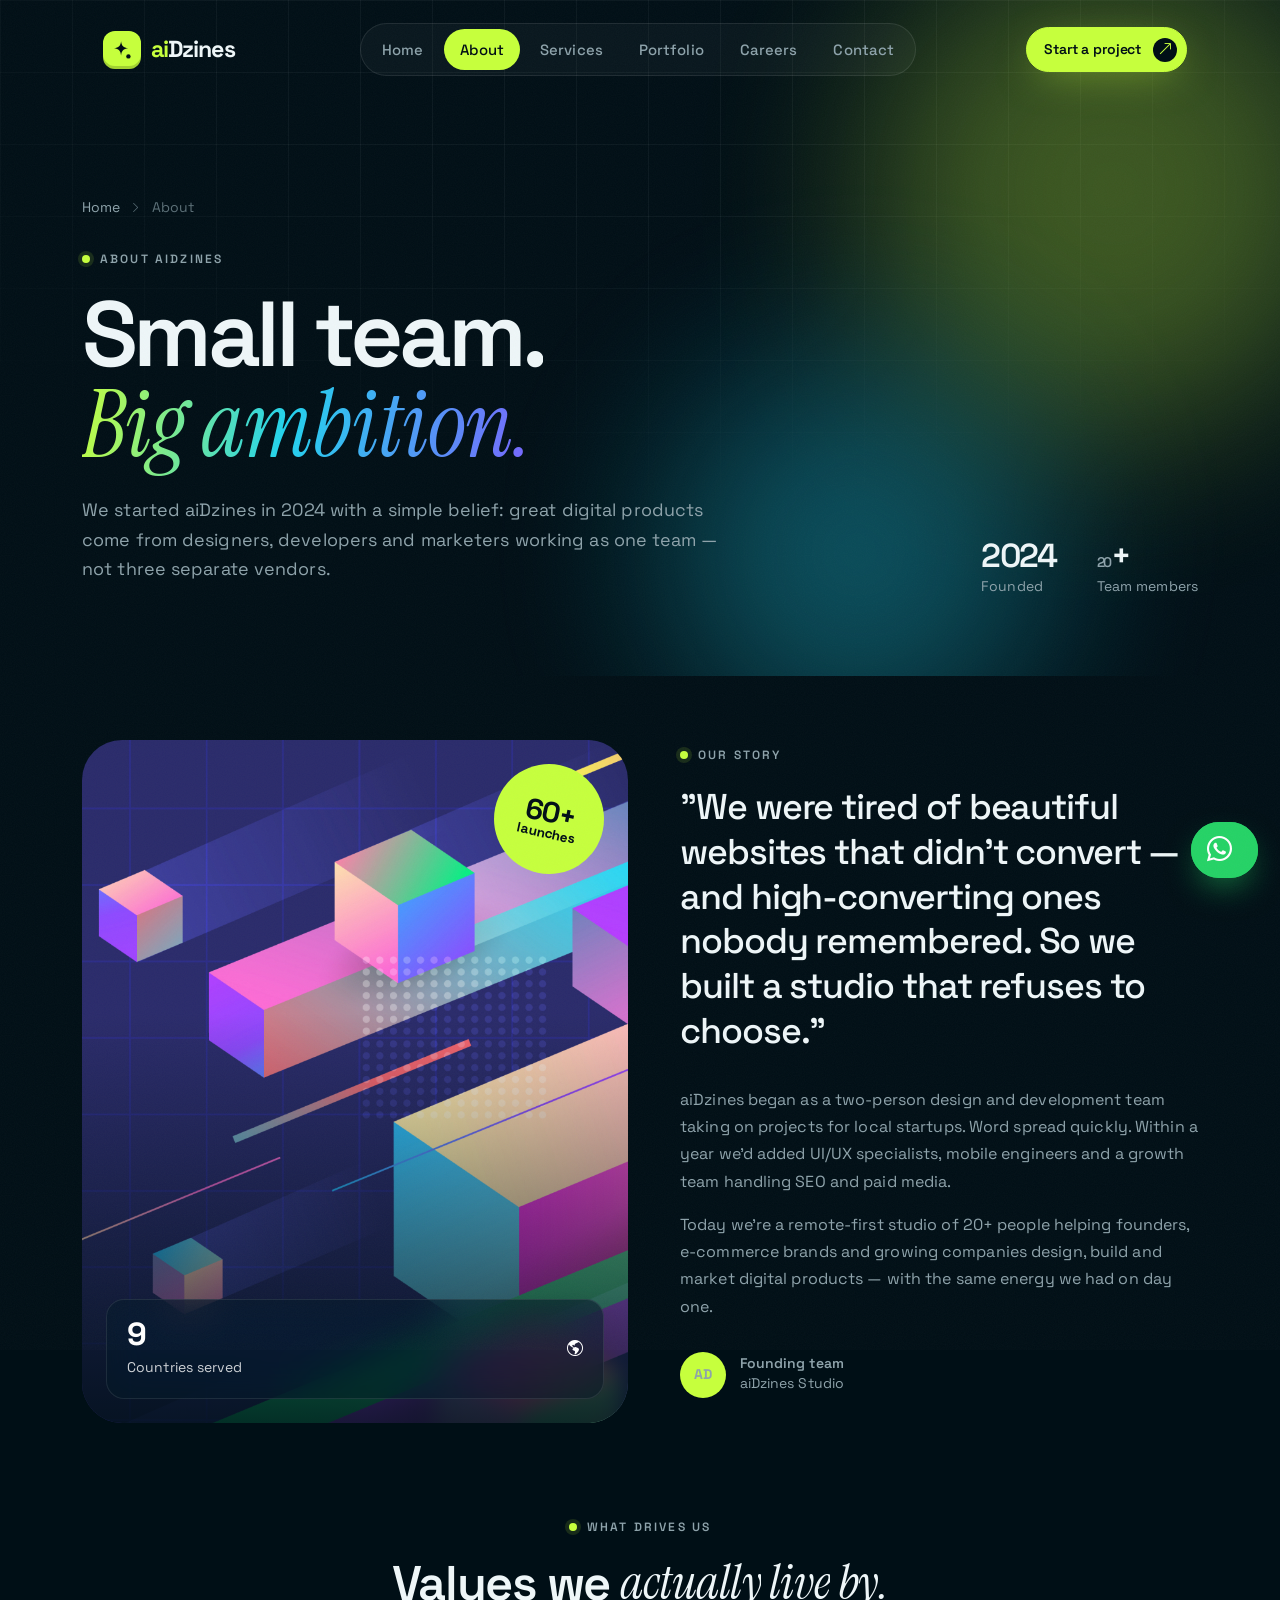
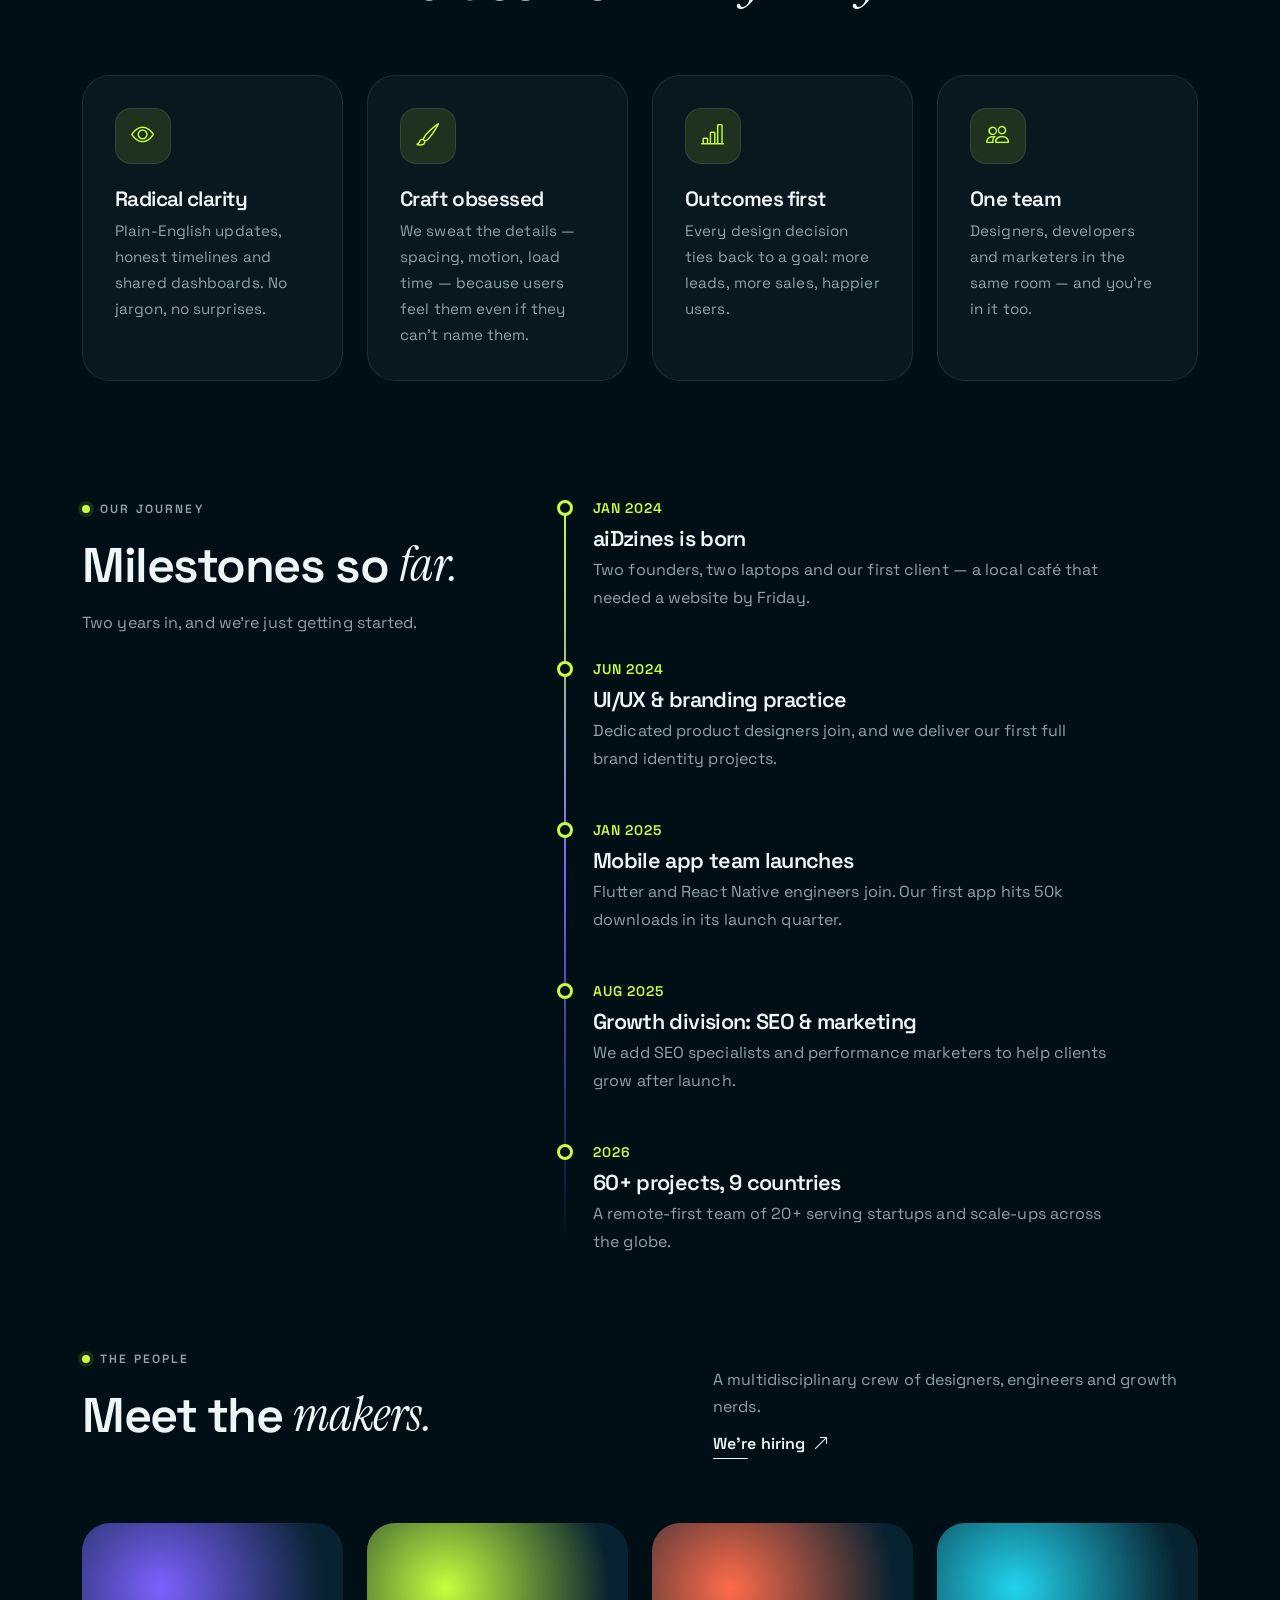
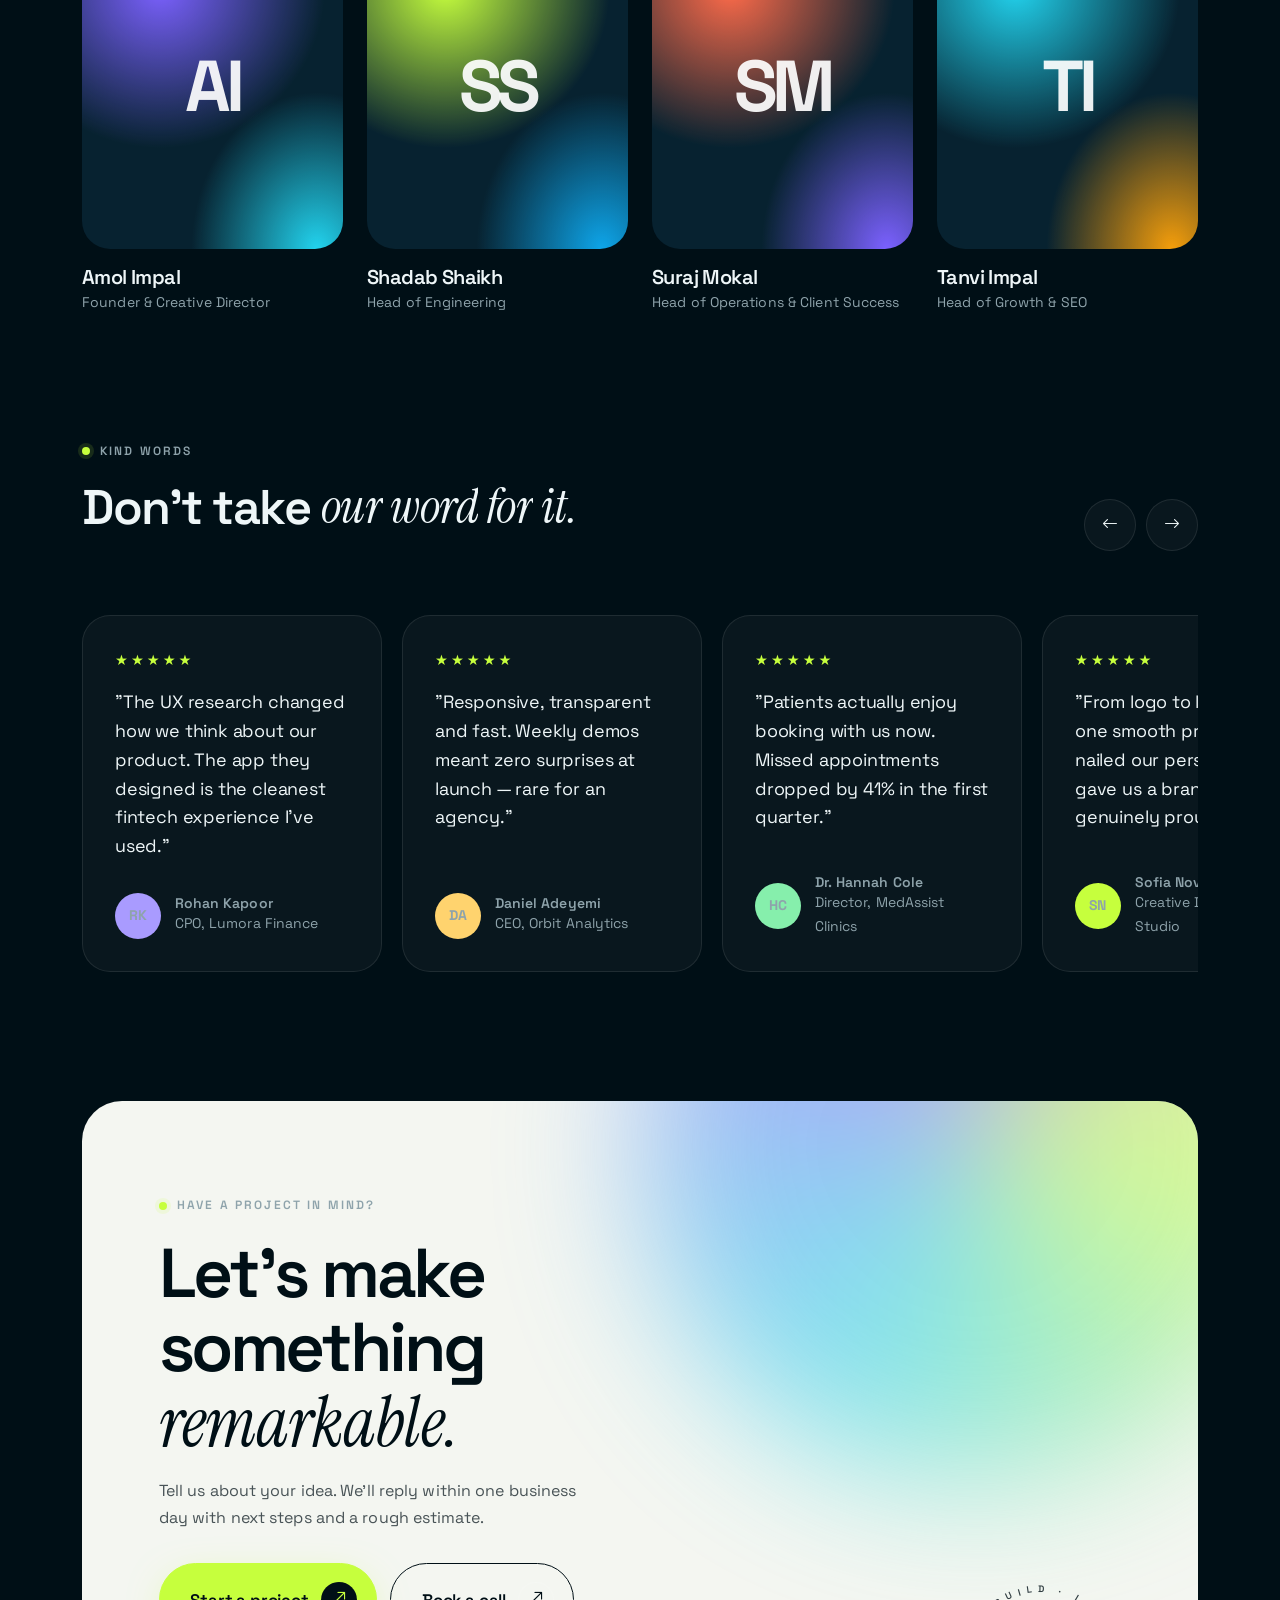
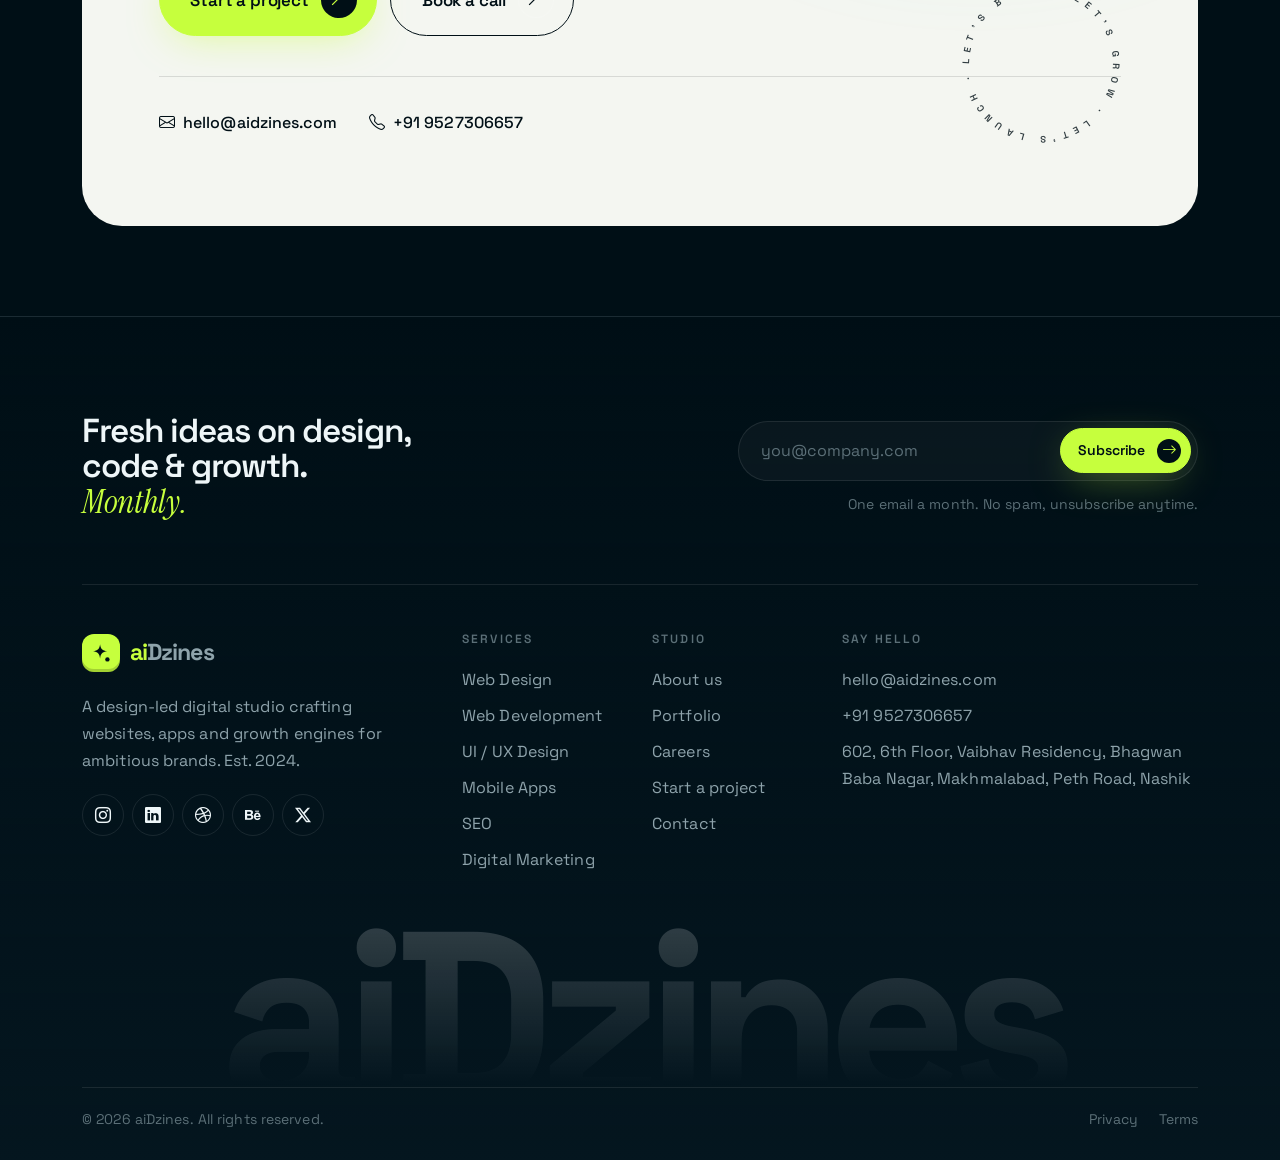
==== commit 69ae4c47: "Add real phone number and Nashik address, fix contact map column overflow - Phone +91 9527306657 in " ====
--- a/about.html
+++ b/about.html
@@ -325,7 +325,7 @@
           </div>
           <div class="ctaContacts">
             <a href="mailto:hello@aidzines.com"><i class="bi bi-envelope"></i> hello@aidzines.com</a>
-            <a href="tel:+15550142024"><i class="bi bi-telephone"></i> +1 (555) 014-2024</a>
+            <a href="tel:+919527306657"><i class="bi bi-telephone"></i> +91 9527306657</a>
           </div>
         </div>
       </div>
@@ -393,8 +393,8 @@
             <h6>Say hello</h6>
             <ul>
               <li><a href="mailto:hello@aidzines.com">hello@aidzines.com</a></li>
-              <li><a href="tel:+15550142024">+1 (555) 014-2024</a></li>
-              <li><span class="footerPlain">Remote-first · Working with clients worldwide</span></li>
+              <li><a href="tel:+919527306657">+91 9527306657</a></li>
+              <li><span class="footerPlain">602, 6th Floor, Vaibhav Residency, Bhagwan Baba Nagar, Makhmalabad, Peth Road, Nashik</span></li>
             </ul>
           </div>
         </div>
--- a/assets/styles/styles.css
+++ b/assets/styles/styles.css
@@ -4015,12 +4015,17 @@
   transform: rotate(-8deg);
 }
 
+.contactMapCol {
+  display: flex;
+  flex-direction: column;
+}
+
 .mapPanel {
   position: relative;
   border-radius: 28px;
   overflow: hidden;
   min-height: 360px;
-  height: 100%;
+  flex: 1 1 auto;
   border: 1px solid var(--border);
   background: linear-gradient(var(--gridLine) 1px, transparent 1px) 0 0/34px 34px, linear-gradient(90deg, var(--gridLine) 1px, transparent 1px) 0 0/34px 34px, var(--surfaceSolid);
 }
